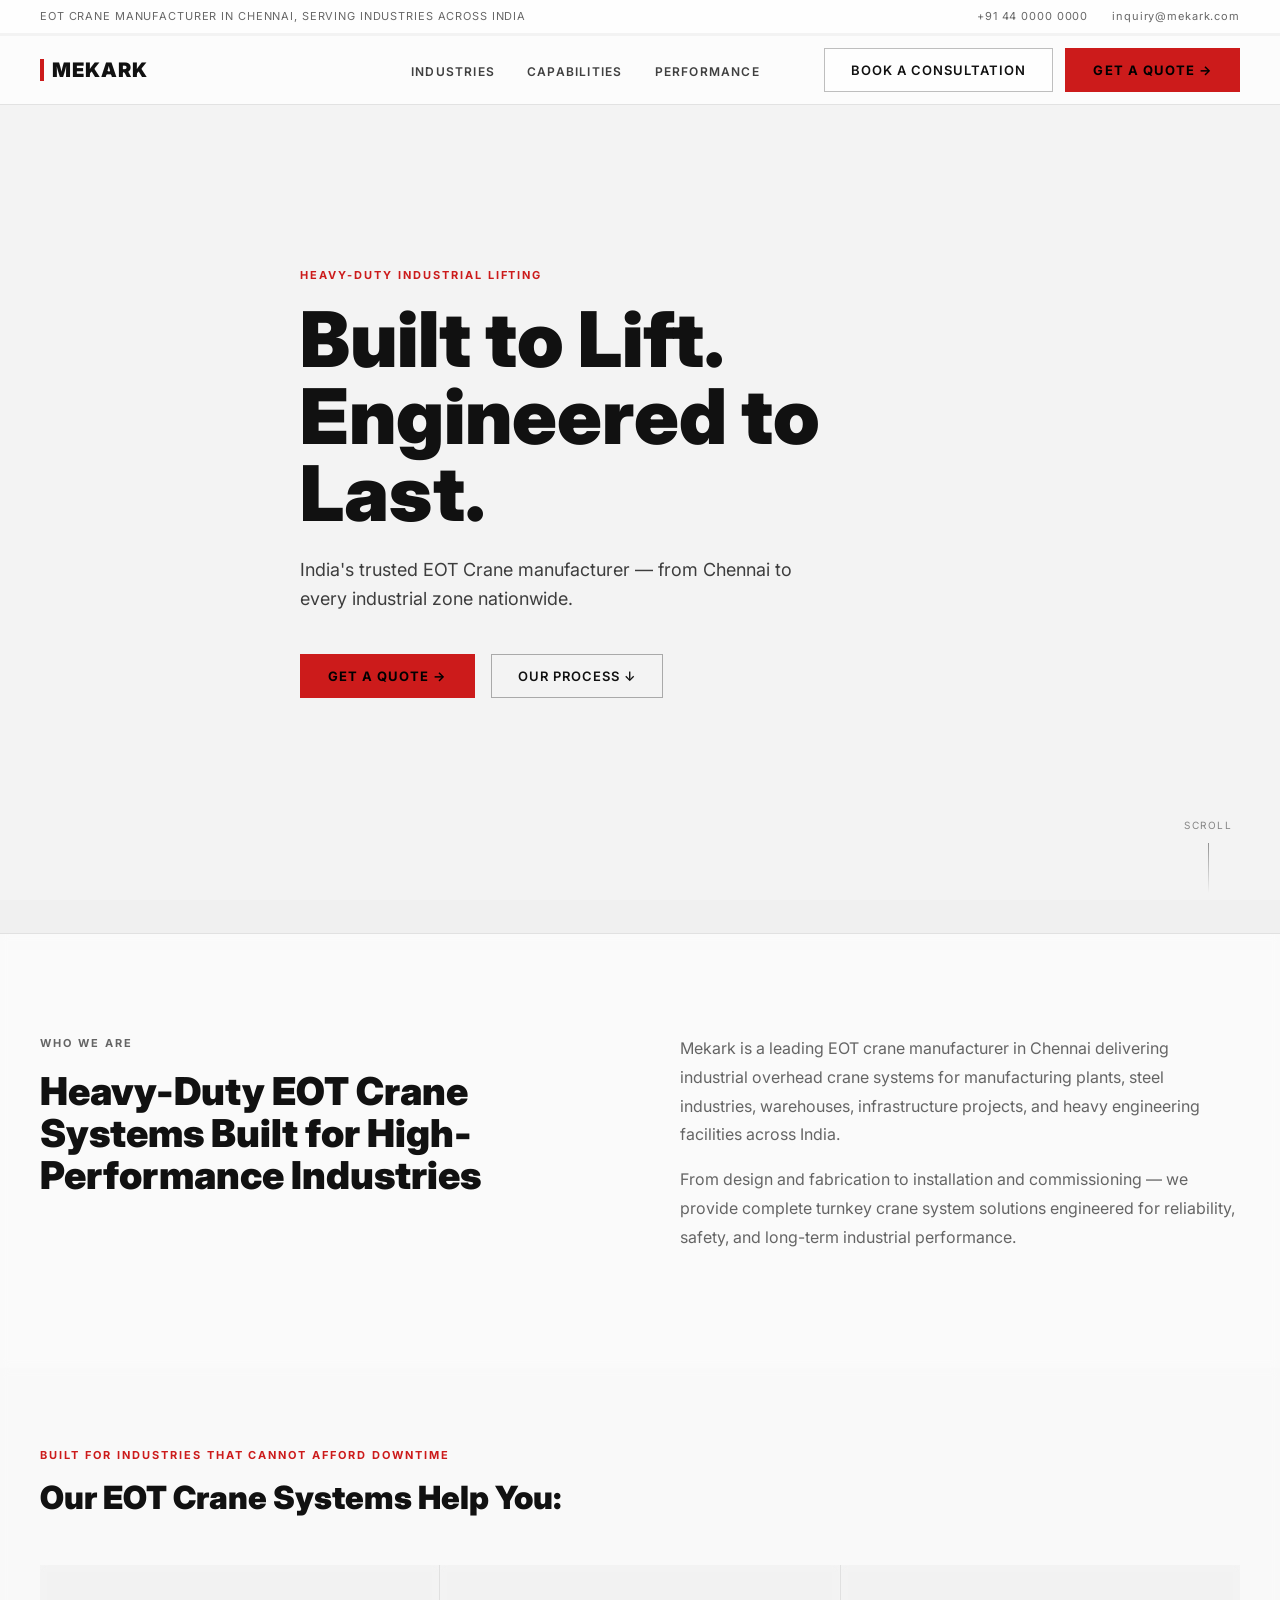
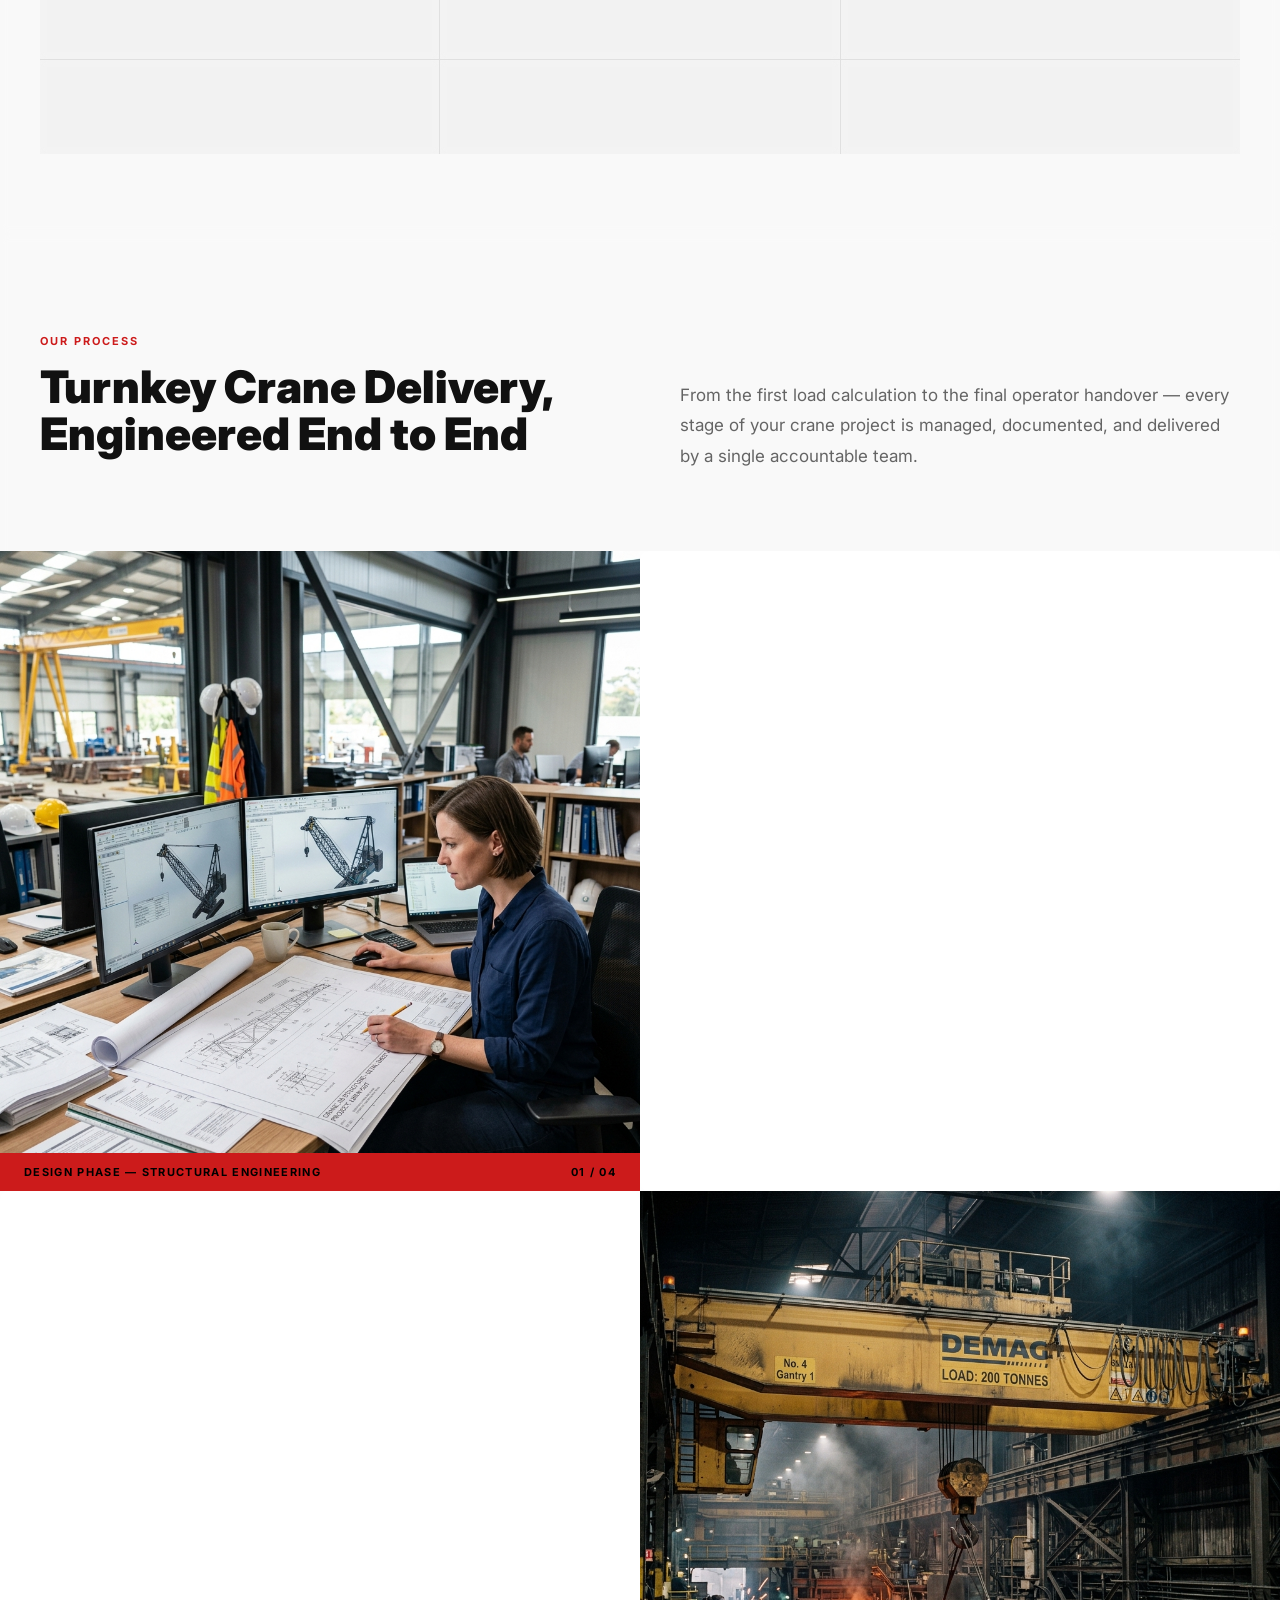
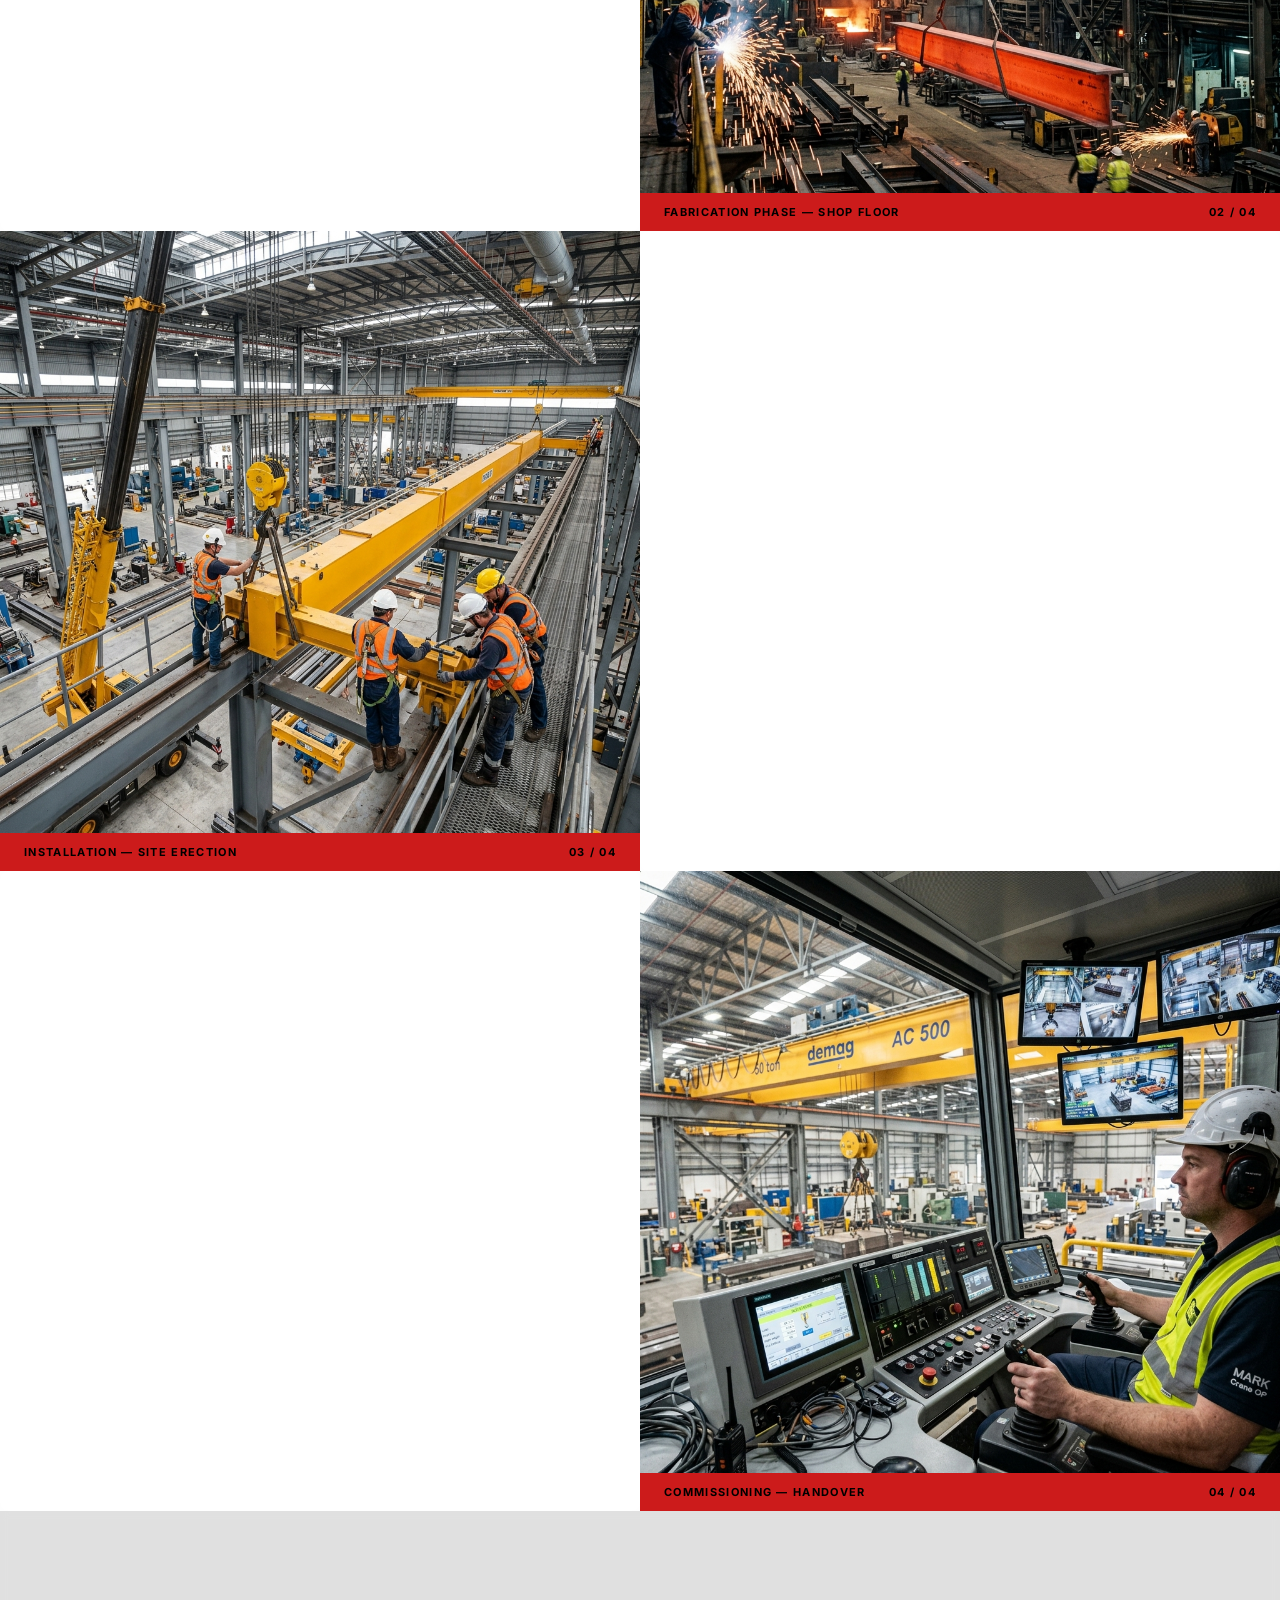
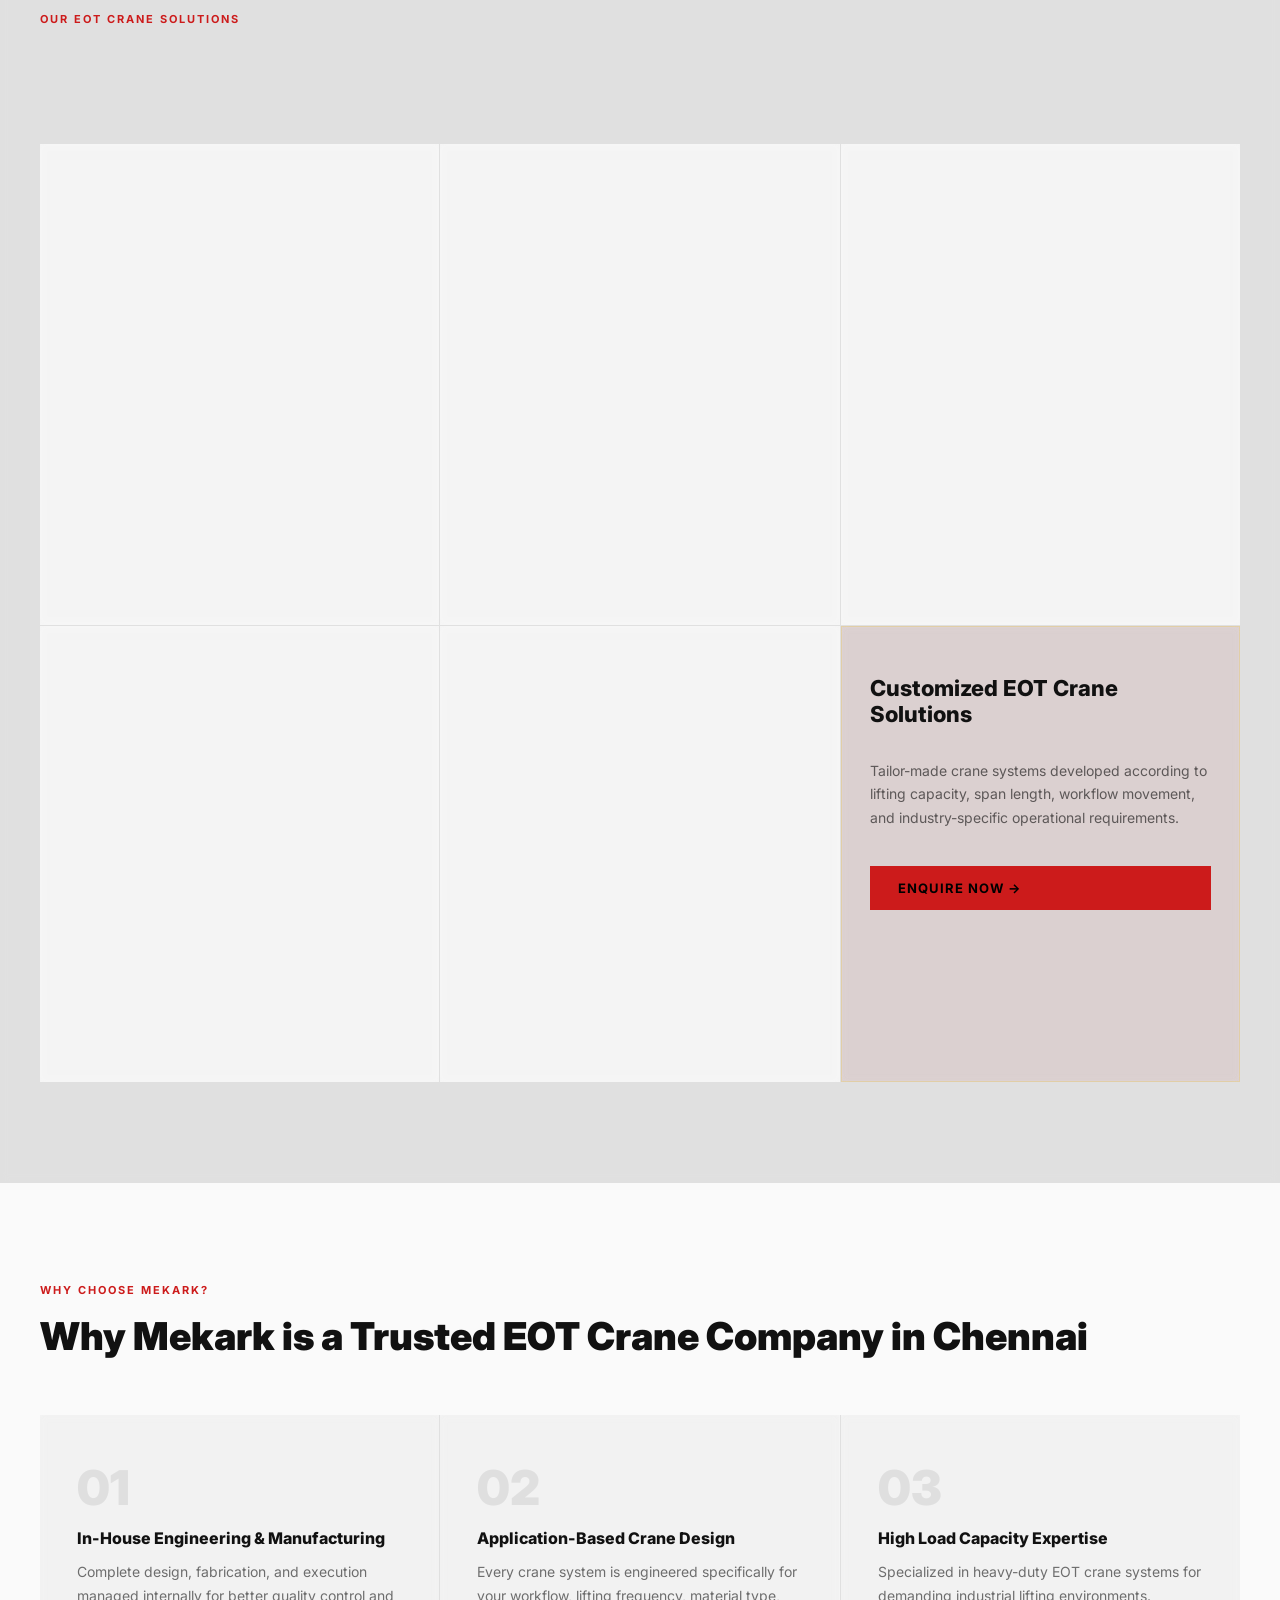
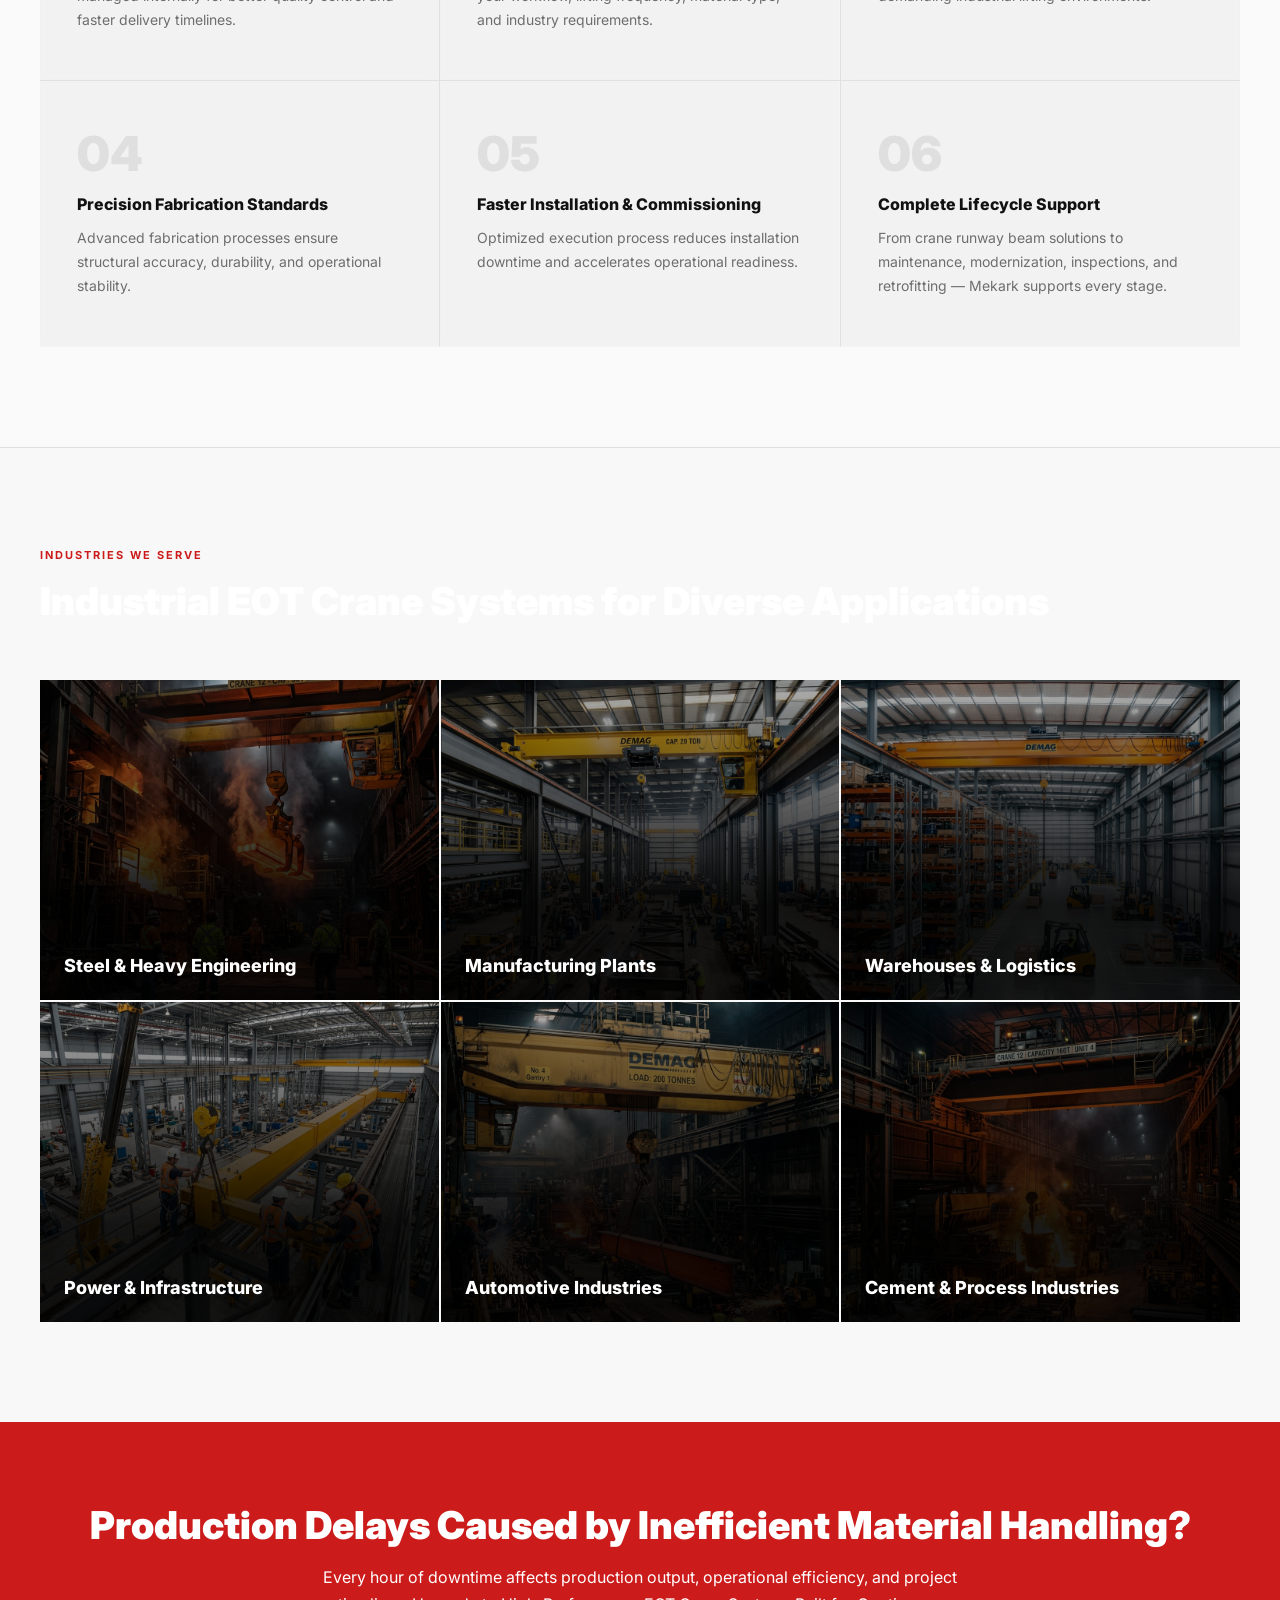
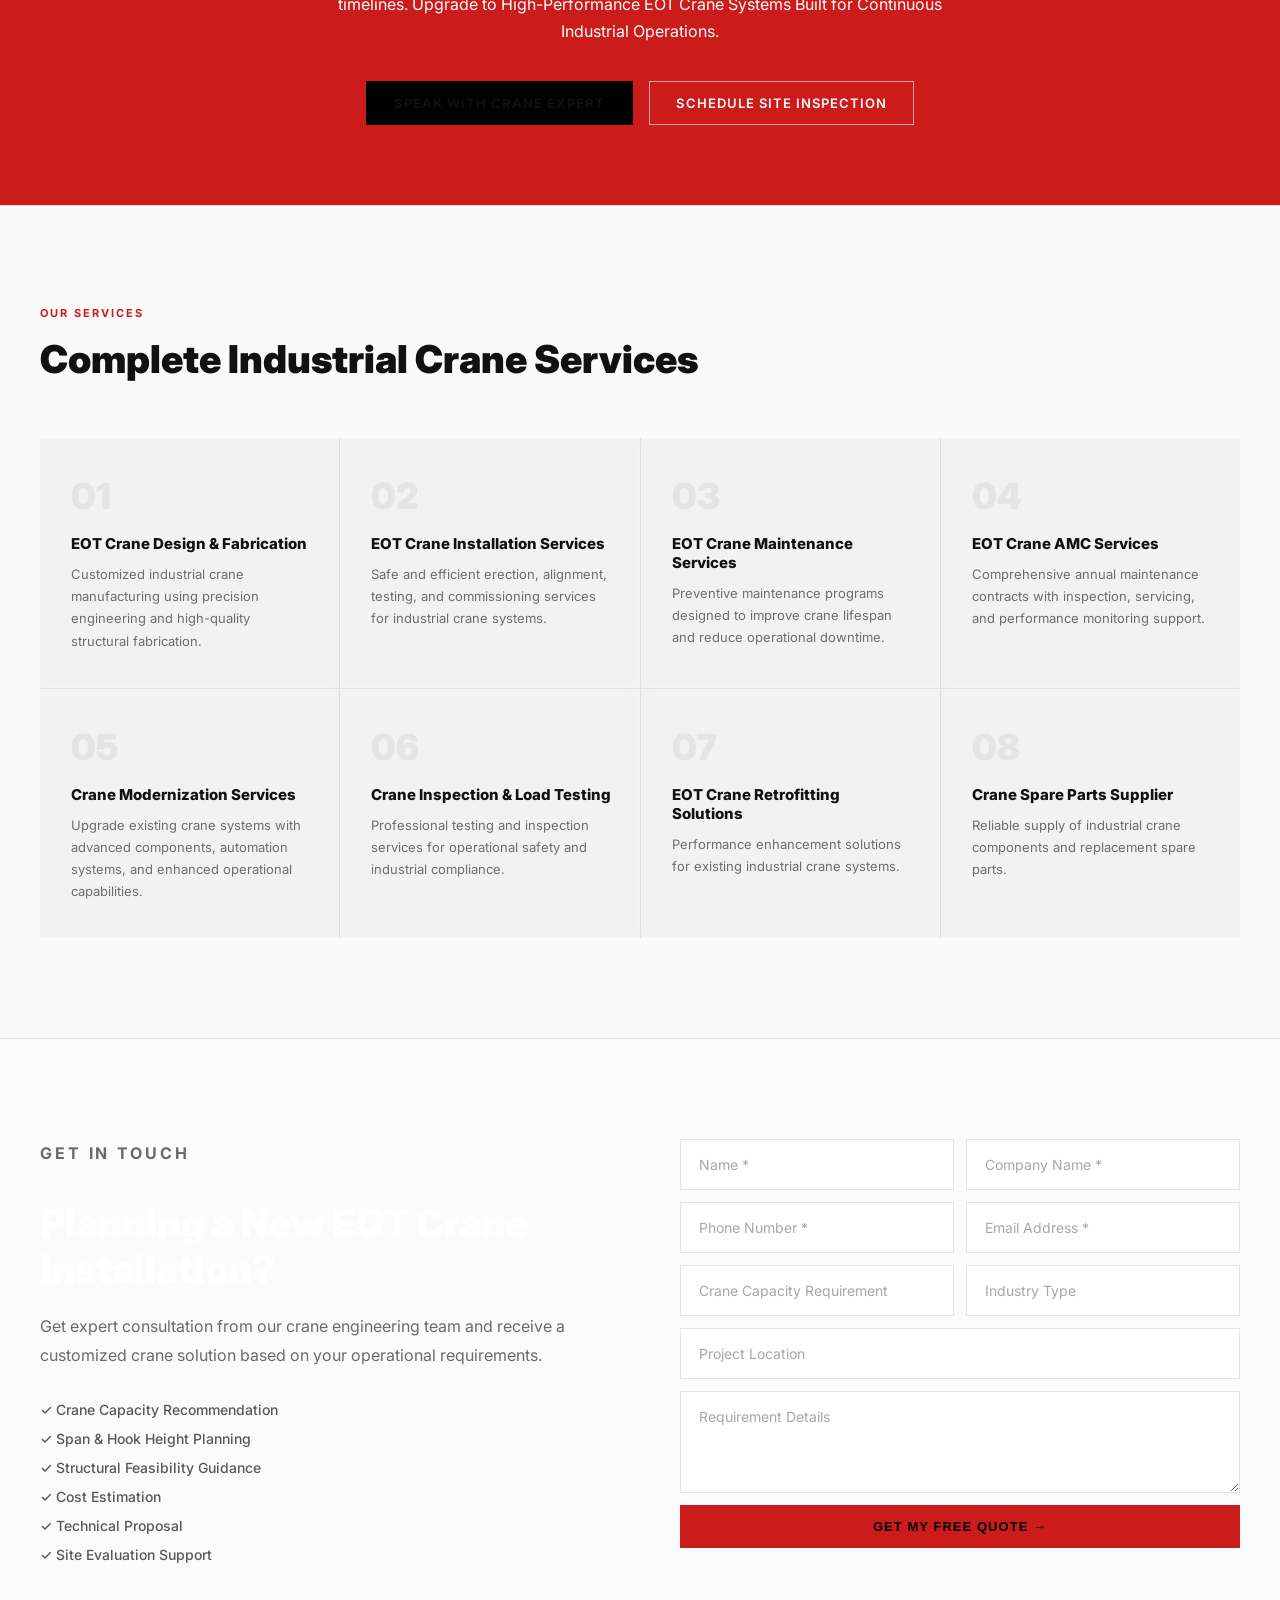
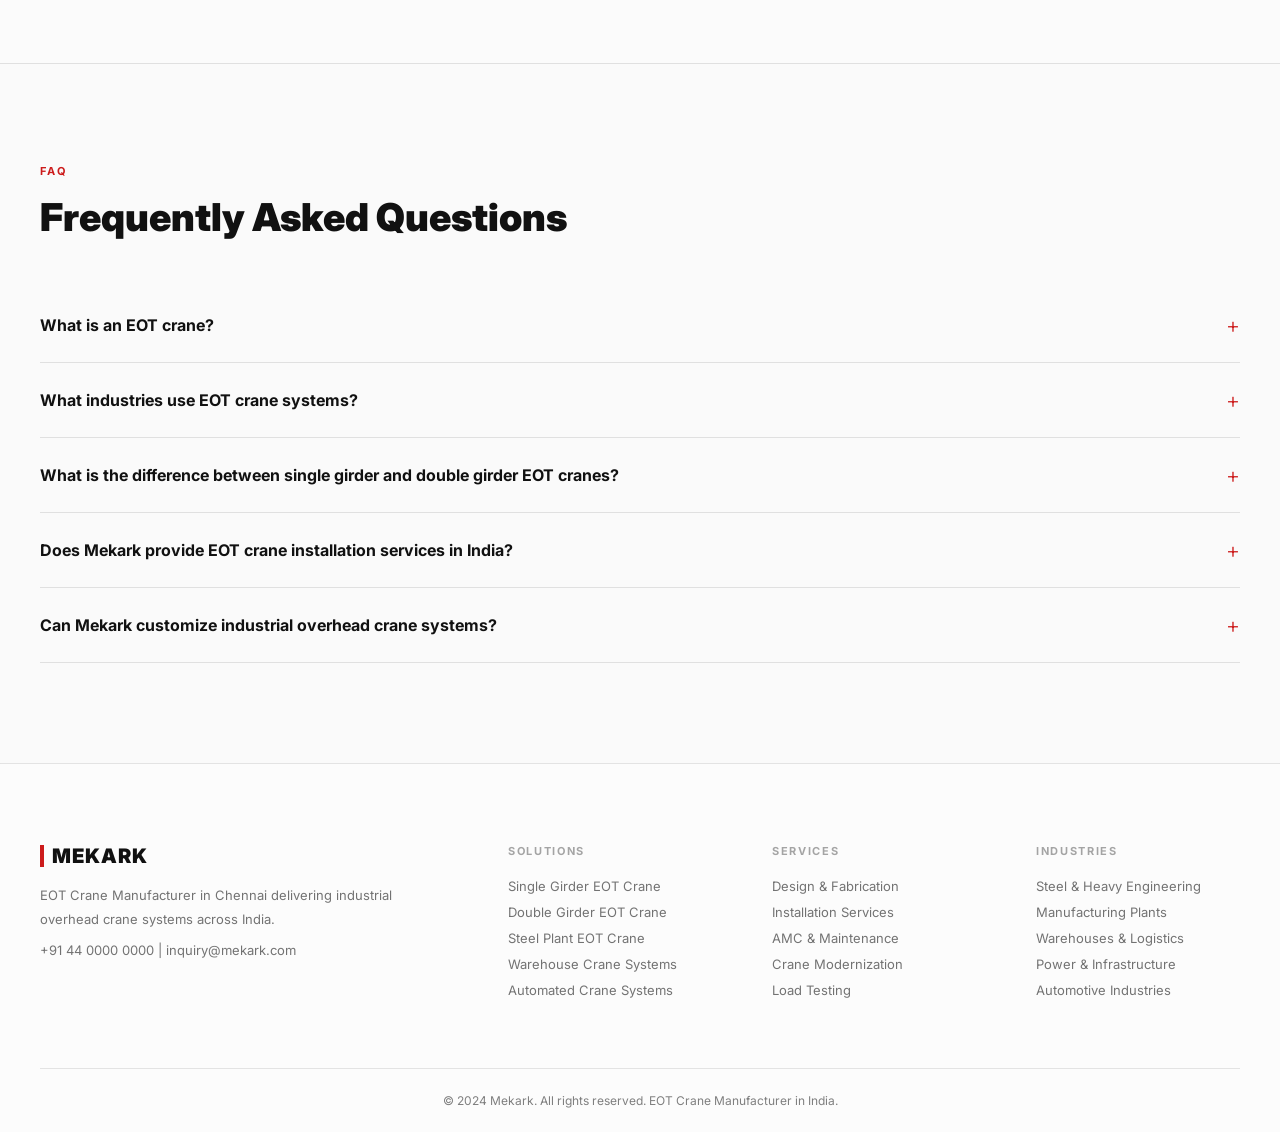
==== index.html @ 703fe5ad "Fix: urgency button color, all headings/text forced black on light sections" ====
﻿<!DOCTYPE html>
<html lang="en">
<head>
<meta charset="UTF-8"/>
<meta name="viewport" content="width=device-width,initial-scale=1.0"/>
<title>Mekark – EOT Crane Manufacturer in India</title>
<meta name="description" content="Mekark is a leading EOT crane manufacturer in Chennai delivering industrial overhead crane systems for manufacturing plants, steel industries, warehouses and infrastructure projects across India."/>
<link rel="preconnect" href="https://fonts.googleapis.com"/>
<link href="https://fonts.googleapis.com/css2?family=Inter:wght@300;400;500;600;700;800;900&display=swap" rel="stylesheet"/>
<style>
/* ===== RESET & BASE ===== */
*,*::before,*::after{box-sizing:border-box;margin:0;padding:0}
html{scroll-behavior:smooth;font-size:16px}
body{font-family:'Inter',sans-serif;color:#111;overflow-x:hidden;background:#f0f0f0}
img{display:block;width:100%;height:100%;object-fit:cover}
a{text-decoration:none;color:inherit}
ul{list-style:none}
.container{max-width:1280px;margin:0 auto;padding:0 40px}

:root{
  --red:#CC1B1B;
  --dark:#1a1a1a;
  --glass-dark:rgba(0,0,0,0.50);
  --glass-mid:rgba(0,0,0,0.38);
  --glass-light:rgba(255,255,255,0.04);
  --border:rgba(0,0,0,0.10);
  --blur:blur(5px);
  --blur-sm:blur(3px);
}

/* ===== GLOBAL HEADING & TEXT FIX — ensure black on light glass ===== */
.intro-strip h2,.benefits-section h2,.process-section h2,.solutions-section h2,
.why-section h2,.industries-section h2,.services-section h2,.contact-left h2,
.faq-section h2,.process-intro h2,.contact-left p,
.intro-grid h2,.intro-grid p,
h1,h2,h3,h4,h5{color:#111}
.step-content h3{color:#111}
.step-content p{color:rgba(0,0,0,0.62)}
.why-card h4{color:#111}
.why-card p{color:rgba(0,0,0,0.60)}
.solution-body h4{color:#111}
.solution-body p{color:rgba(0,0,0,0.60)}
.service-item h4{color:#111}
.service-item p{color:rgba(0,0,0,0.58)}
.faq-q{color:#111}
.faq-a{color:rgba(0,0,0,0.62)}
/* Urgency strip keeps white text on red bg */
.urgency-strip h2,.urgency-strip p{color:#fff!important}
/* Industry overlay keeps white */
.industry-overlay h4,.industry-overlay p{color:#fff!important}
/* Hero title — dark since video has light tint */
.hero-title{color:#111}
.hero-sub{color:rgba(0,0,0,0.72)}
/* Contact benefits list */
.contact-benefits li{color:rgba(0,0,0,0.70)}
/* Footer */
.footer-grid>div>p{color:rgba(0,0,0,0.55)}
.footer-grid ul li{color:rgba(0,0,0,0.55)}
.footer-bottom p{color:rgba(0,0,0,0.50)}


/* ===== FIXED VIDEO BACKGROUND ===== */
#bgVideoWrap{
  position:fixed;
  inset:0;
  z-index:0;
  pointer-events:none;
}
#bgVideo{
  width:100%;
  height:100%;
  object-fit:cover;
  display:block;
}
.bg-master-overlay{
  position:absolute;
  inset:0;
  background:rgba(255,255,255,0.18);
}

/* ===== PROGRESS BAR ===== */
#scrollProgressBar{
  position:fixed;
  top:0;
  left:0;
  height:3px;
  width:0%;
  background:var(--red);
  z-index:9999;
  transition:width .05s linear;
}

/* ===== PAGE WRAPPER ===== */
#pageContent{
  position:relative;
  z-index:1;
}

/* ===== BUTTONS ===== */
.btn-yellow{display:inline-block;background:var(--red);color:#000;font-weight:700;font-size:13px;letter-spacing:.08em;padding:14px 28px;transition:all .25s;cursor:pointer;border:none}
.btn-yellow:hover{background:#e6b800;transform:translateY(-2px);box-shadow:0 8px 24px rgba(245,196,0,0.4)}
.btn-outline{display:inline-block;border:1.5px solid rgba(0,0,0,0.25);color:#111;font-weight:600;font-size:13px;letter-spacing:.08em;padding:13px 26px;transition:all .25s;backdrop-filter:var(--blur-sm)}
.btn-outline:hover{background:rgba(0,0,0,0.08);border-color:#111}
.btn-outline-white{display:inline-block;border:1.5px solid rgba(0,0,0,0.30);color:#111;font-weight:600;font-size:13px;letter-spacing:.08em;padding:13px 26px;transition:all .25s}
.btn-outline-white:hover{background:rgba(0,0,0,0.08)}
.btn-full{width:100%;text-align:center}

/* ===== TOP BAR ===== */
.topbar{background:rgba(255,255,255,0.92);color:rgba(0,0,0,0.6);font-size:11px;letter-spacing:.08em;padding:9px 40px;display:flex;justify-content:space-between;align-items:center;position:relative;z-index:200;border-bottom:1px solid rgba(255,255,255,0.06)}
.topbar-right{display:flex;gap:24px}

/* ===== NAVBAR ===== */
.navbar{position:fixed;top:36px;left:0;right:0;z-index:1000;background:rgba(255,255,255,0.72);backdrop-filter:var(--blur);border-bottom:1px solid var(--border);transition:top .3s,background .3s,box-shadow .3s}
.navbar.scrolled{top:0;background:rgba(255,255,255,0.95);box-shadow:0 2px 30px rgba(0,0,0,0.12)}
.nav-inner{max-width:1280px;margin:0 auto;padding:0 40px;height:68px;display:flex;align-items:center;gap:40px}
.logo{font-size:20px;font-weight:900;letter-spacing:.05em;display:flex;align-items:center;gap:8px;color:#111}
.logo-bar{display:inline-block;width:4px;height:22px;background:var(--red)}
.nav-links{display:flex;gap:32px;margin-left:auto}
.nav-links a{font-size:12px;font-weight:600;letter-spacing:.1em;color:rgba(0,0,0,0.75);transition:color .2s}
.nav-links a:hover{color:var(--red)}
.nav-cta{display:flex;gap:12px;align-items:center;margin-left:24px}
.hamburger{display:none;flex-direction:column;gap:5px;background:none;border:none;cursor:pointer;padding:4px}
.hamburger span{display:block;width:24px;height:2px;background:#111;transition:all .3s}
.mobile-menu{display:none;flex-direction:column;gap:0;background:rgba(255,255,255,0.98);backdrop-filter:var(--blur);border-top:1px solid var(--border)}
.mobile-menu a{padding:16px 40px;font-size:13px;font-weight:600;letter-spacing:.08em;border-bottom:1px solid var(--border);display:block;color:#111}
.mobile-menu .btn-yellow{margin:16px 40px;display:block;text-align:center}
.mobile-menu.open{display:flex}

/* ===== SECTION LABEL ===== */
.section-label{font-size:11px;font-weight:700;letter-spacing:.18em;color:var(--red);margin-bottom:16px;display:block}

/* ===== HERO ===== */
.hero{height:100vh;min-height:600px;display:flex;align-items:center;justify-content:center;position:relative}
.hero-content{position:relative;z-index:2;text-align:left;max-width:760px;padding:0 40px;color:#111}
.hero-label{font-size:11px;font-weight:700;letter-spacing:.18em;color:var(--red);margin-bottom:20px;opacity:0;transform:translateY(20px);animation:fadeUp .8s .3s forwards}
.hero-title{font-size:clamp(44px,6vw,88px);font-weight:900;line-height:1.0;margin-bottom:24px;opacity:0;transform:translateY(30px);animation:fadeUp .9s .5s forwards}
.hero-sub{font-size:18px;font-weight:400;color:rgba(0,0,0,0.75);margin-bottom:40px;max-width:520px;line-height:1.6;opacity:0;transform:translateY(20px);animation:fadeUp .8s .7s forwards}
.hero-btns{display:flex;gap:16px;flex-wrap:wrap;opacity:0;transform:translateY(20px);animation:fadeUp .8s .9s forwards}
.scroll-indicator{position:absolute;bottom:40px;right:48px;display:flex;flex-direction:column;align-items:center;gap:12px;color:rgba(0,0,0,0.45);font-size:10px;letter-spacing:.15em}
.scroll-line{width:1px;height:50px;background:linear-gradient(to bottom,rgba(0,0,0,0.4),transparent);animation:scrollPulse 2s infinite}
@keyframes scrollPulse{0%,100%{opacity:.4}50%{opacity:1}}
@keyframes fadeUp{to{opacity:1;transform:translateY(0)}}

/* ===== GLASS SECTION BASE ===== */
.glass-section{background:var(--glass-dark);backdrop-filter:var(--blur);border-top:1px solid var(--border)}
.glass-section-mid{background:var(--glass-mid);backdrop-filter:var(--blur)}
.glass-section-light{background:rgba(0,0,0,0.35);backdrop-filter:var(--blur-sm)}

/* ===== INTRO STRIP ===== */
.intro-strip{padding:100px 0;background:rgba(255,255,255,0.68);backdrop-filter:blur(4px);border-top:1px solid var(--border)}
.intro-grid{display:grid;grid-template-columns:1fr 1fr;gap:80px;align-items:start}
.intro-grid h2{font-size:clamp(28px,3vw,44px);font-weight:900;line-height:1.1;margin-top:12px;color:#111}
.intro-grid p{color:rgba(0,0,0,0.60);line-height:1.8;margin-bottom:16px}

/* ===== BENEFITS ===== */
.benefits-section{padding:80px 0;background:rgba(255,255,255,0.62);backdrop-filter:blur(4px)}
.benefits-section h2{font-size:clamp(26px,2.5vw,40px);font-weight:900;margin-bottom:48px;color:#111}
.benefits-grid{display:grid;grid-template-columns:repeat(3,1fr);gap:1px;background:var(--border)}
.benefit-item{display:flex;align-items:flex-start;gap:14px;padding:28px 32px;font-size:15px;font-weight:500;background:rgba(255,255,255,0.65);backdrop-filter:blur(3px);transition:all .3s;color:rgba(0,0,0,0.80)}
.benefit-item:hover{background:rgba(245,196,0,0.12);color:#111}
.benefit-item:hover .benefit-check{background:var(--red);color:#000}
.benefit-check{min-width:26px;height:26px;background:rgba(204,27,27,0.10);color:var(--red);font-weight:900;display:flex;align-items:center;justify-content:center;font-size:13px;flex-shrink:0;margin-top:2px;border:1px solid rgba(204,27,27,0.30);transition:all .3s}

/* ===== PROCESS SECTION ===== */
.process-section{padding:100px 0 0;background:rgba(255,255,255,0.62);backdrop-filter:blur(4px)}
.process-intro{display:grid;grid-template-columns:1fr 1fr;gap:80px;align-items:start;margin-bottom:80px}
.process-intro h2{font-size:clamp(30px,3.5vw,52px);font-weight:900;line-height:1.05;color:#111}
.process-intro p{color:rgba(0,0,0,0.60);line-height:1.8;font-size:17px;padding-top:16px}
.process-steps{display:flex;flex-direction:column;gap:0}
.process-step{display:grid;grid-template-columns:1fr 1fr;min-height:560px;opacity:0;transform:translateY(40px);transition:opacity .7s,transform .7s}
.process-step.visible{opacity:1;transform:translateY(0)}
.process-step.reverse{direction:rtl}
.process-step.reverse .step-content,.process-step.reverse .step-image{direction:ltr}
.step-image{position:relative;overflow:hidden}
.step-image img{width:100%;height:100%;object-fit:cover;transition:transform .6s}
.process-step:hover .step-image img{transform:scale(1.04)}
.step-tag{position:absolute;bottom:0;left:0;right:0;background:var(--red);color:#000;font-size:11px;font-weight:700;letter-spacing:.12em;padding:12px 24px;display:flex;justify-content:space-between}
.step-content{padding:60px 64px;display:flex;flex-direction:column;justify-content:center;background:rgba(255,255,255,0.76);backdrop-filter:blur(4px)}
.phase-num{font-size:12px;font-weight:600;letter-spacing:.15em;color:rgba(0,0,0,0.40);margin-bottom:16px;display:flex;align-items:center;gap:8px}
.phase-badge{display:inline-block;background:var(--red);color:#000;font-size:11px;font-weight:700;letter-spacing:.1em;padding:6px 14px;margin-bottom:20px}
.step-content h3{font-size:clamp(22px,2.5vw,36px);font-weight:900;line-height:1.1;margin-bottom:20px;color:#111}
.step-content p{color:rgba(0,0,0,0.60);line-height:1.8;font-size:15px;margin-bottom:28px}
.phase-list{display:flex;flex-direction:column;gap:10px}
.phase-list li{display:flex;align-items:center;gap:12px;font-size:12px;font-weight:700;letter-spacing:.1em;color:rgba(0,0,0,0.70)}
.phase-list li::before{content:'';display:inline-block;width:24px;height:2px;background:var(--red);flex-shrink:0}

/* ===== SOLUTIONS ===== */
.solutions-section{padding:100px 0;background:rgba(255,255,255,0.65);backdrop-filter:blur(4px);border-top:1px solid var(--border)}
.solutions-section h2{font-size:clamp(26px,3vw,44px);font-weight:900;margin-bottom:56px;color:#111}
.solutions-grid{display:grid;grid-template-columns:repeat(3,1fr);gap:1px;background:var(--border)}
.solution-card{background:rgba(255,255,255,0.70);backdrop-filter:blur(3px);overflow:hidden;transition:transform .3s,box-shadow .3s}
.solution-card:hover{transform:translateY(-6px);box-shadow:0 20px 40px rgba(0,0,0,0.5)}
.solution-img{height:220px;overflow:hidden}
.solution-body{padding:28px}
.solution-body h4{font-size:18px;font-weight:800;margin-bottom:12px;color:#111}
.solution-body p{color:rgba(0,0,0,0.58);font-size:14px;line-height:1.7;margin-bottom:16px}
.solution-tags{display:flex;flex-wrap:wrap;gap:8px}
.solution-tags span{font-size:11px;font-weight:600;letter-spacing:.06em;background:rgba(204,27,27,0.08);color:var(--red);padding:5px 10px;border:1px solid rgba(204,27,27,0.25)}
.solution-card-dark{background:rgba(204,27,27,0.06);border:1px solid rgba(245,196,0,0.2)}
.solution-card-dark .solution-body{padding:48px 28px;display:flex;flex-direction:column;gap:20px;height:100%}
.solution-card-dark h4{font-size:22px;color:#111}
.solution-card-dark p{color:rgba(0,0,0,0.58)}

/* ===== WHY SECTION ===== */
.why-section{padding:100px 0;background:rgba(255,255,255,0.65);backdrop-filter:blur(4px);border-top:1px solid var(--border)}
.why-section h2{font-size:clamp(26px,3vw,44px);font-weight:900;margin-bottom:56px;color:#111}
.why-grid{display:grid;grid-template-columns:repeat(3,1fr);gap:1px;background:var(--border)}
.why-card{padding:48px 36px;background:rgba(255,255,255,0.62);backdrop-filter:blur(3px);transition:all .3s;position:relative;overflow:hidden}
.why-card::after{content:'';position:absolute;bottom:0;left:0;width:0;height:3px;background:var(--red);transition:width .4s}
.why-card:hover::after{width:100%}
.why-card:hover{background:rgba(204,27,27,0.06)}
.why-num{font-size:48px;font-weight:900;color:rgba(0,0,0,0.08);margin-bottom:16px;line-height:1;transition:color .3s}
.why-card:hover .why-num{color:var(--red)}
.why-card h4{font-size:16px;font-weight:800;margin-bottom:12px;color:#111}
.why-card p{color:rgba(0,0,0,0.55);font-size:14px;line-height:1.7}

/* ===== INDUSTRIES ===== */
.industries-section{padding:100px 0;background:rgba(255,255,255,0.55);backdrop-filter:blur(3px);border-top:1px solid var(--border)}
.industries-section h2{font-size:clamp(26px,3vw,44px);font-weight:900;color:#fff;margin-bottom:56px}
.industries-grid{display:grid;grid-template-columns:repeat(3,1fr);gap:2px}
.industry-card{position:relative;height:320px;overflow:hidden;cursor:pointer}
.industry-card::before{content:'';position:absolute;inset:0;background:linear-gradient(to top,rgba(0,0,0,0.9) 30%,rgba(0,0,0,0.3) 100%);z-index:1;transition:all .4s}
.industry-card:hover::before{background:rgba(0,0,0,0.5)}
.industry-card img{position:absolute;inset:0;transition:transform .5s}
.industry-card:hover img{transform:scale(1.07)}
.industry-overlay{position:absolute;bottom:0;left:0;right:0;z-index:2;padding:28px 24px;transform:translateY(12px);transition:transform .4s}
.industry-card:hover .industry-overlay{transform:translateY(0)}
.industry-overlay h4{color:#fff;font-size:18px;font-weight:800;margin-bottom:8px}
.industry-overlay p{color:rgba(0,0,0,0.65);font-size:13px;line-height:1.6;opacity:0;max-height:0;overflow:hidden;transition:opacity .4s .1s,max-height .4s}
.industry-card:hover .industry-overlay p{opacity:1;max-height:100px}

/* ===== URGENCY STRIP ===== */
.urgency-strip{background:var(--red);padding:80px 0;text-align:center}
.urgency-strip h2{font-size:clamp(24px,3vw,42px);font-weight:900;color:#fff;margin-bottom:16px}
.urgency-strip p{color:rgba(255,255,255,0.85);font-size:16px;max-width:640px;margin:0 auto 36px;line-height:1.7}
.urgency-btns{display:flex;gap:16px;justify-content:center;flex-wrap:wrap}
.urgency-strip .btn-yellow{background:#000;color:#111}
.urgency-strip .btn-yellow:hover{background:#f0f0f0}
.urgency-strip .btn-outline-white{border-color:rgba(255,255,255,0.60);color:#fff}
.urgency-strip .btn-outline-white:hover{background:rgba(255,255,255,0.15)}

/* ===== SERVICES ===== */
.services-section{padding:100px 0;background:rgba(255,255,255,0.65);backdrop-filter:blur(4px);border-top:1px solid var(--border)}
.services-section h2{font-size:clamp(26px,3vw,44px);font-weight:900;margin-bottom:56px;color:#111}
.services-grid{display:grid;grid-template-columns:repeat(4,1fr);gap:1px;background:var(--border)}
.service-item{padding:36px 28px;background:rgba(255,255,255,0.62);backdrop-filter:blur(3px);transition:all .3s}
.service-item:hover{background:rgba(204,27,27,0.08)}
.service-item:hover .service-num{color:var(--red)}
.service-num{font-size:36px;font-weight:900;color:rgba(0,0,0,0.06);margin-bottom:16px;display:block;transition:color .3s}
.service-item h4{font-size:15px;font-weight:800;margin-bottom:10px;color:#111}
.service-item p{color:rgba(0,0,0,0.55);font-size:13px;line-height:1.7}

/* ===== CONTACT ===== */
.contact-section{padding:100px 0;background:rgba(255,255,255,0.72);backdrop-filter:blur(4px);border-top:1px solid var(--border)}
.contact-grid{display:grid;grid-template-columns:1fr 1fr;gap:80px;align-items:start}
.contact-left h2{font-size:clamp(28px,3vw,44px);font-weight:900;color:#fff;margin-bottom:20px}
.contact-left p{color:rgba(0,0,0,0.58);line-height:1.8;margin-bottom:32px;font-size:16px}
.contact-benefits{display:flex;flex-direction:column;gap:12px}
.contact-benefits li{color:rgba(0,0,0,0.65);font-size:14px;font-weight:500}
.contact-form{display:flex;flex-direction:column;gap:12px}
.form-row{display:grid;grid-template-columns:1fr 1fr;gap:12px}
.contact-form input,.contact-form textarea{background:rgba(255,255,255,0.80);border:1px solid var(--border);color:#111;padding:16px 18px;font-family:inherit;font-size:14px;outline:none;width:100%;transition:border-color .25s;backdrop-filter:var(--blur-sm)}
.contact-form input::placeholder,.contact-form textarea::placeholder{color:rgba(0,0,0,0.35)}
.contact-form input:focus,.contact-form textarea:focus{border-color:var(--red)}
.contact-form textarea{resize:vertical}

/* ===== FAQ ===== */
.faq-section{padding:100px 0;background:rgba(255,255,255,0.65);backdrop-filter:blur(4px);border-top:1px solid var(--border)}
.faq-section h2{font-size:clamp(26px,3vw,44px);font-weight:900;margin-bottom:48px;color:#111}
.faq-list{display:flex;flex-direction:column;gap:0}
.faq-item{border-bottom:1px solid var(--border)}
.faq-q{width:100%;background:none;border:none;text-align:left;padding:24px 0;font-family:inherit;font-size:16px;font-weight:700;cursor:pointer;display:flex;justify-content:space-between;align-items:center;color:#111}
.faq-q:hover{color:var(--red)}
.faq-arrow{font-size:22px;font-weight:300;color:var(--red);transition:transform .3s}
.faq-a{max-height:0;overflow:hidden;transition:max-height .4s ease,padding .3s;color:rgba(0,0,0,0.58);font-size:15px;line-height:1.8;padding:0}
.faq-item.open .faq-a{max-height:200px;padding-bottom:24px}
.faq-item.open .faq-arrow{transform:rotate(45deg)}

/* ===== FOOTER ===== */
.footer{background:rgba(255,255,255,0.80);backdrop-filter:blur(4px);color:rgba(0,0,0,0.50);padding:80px 0 0;border-top:1px solid var(--border)}
.footer-grid{display:grid;grid-template-columns:2fr 1fr 1fr 1fr;gap:60px;padding-bottom:60px}
.footer .logo{margin-bottom:16px}
.footer-grid>div>p{font-size:13px;line-height:1.8;margin-bottom:8px}
.footer-grid h5{font-size:11px;font-weight:700;letter-spacing:.15em;color:rgba(0,0,0,0.35);margin-bottom:20px}
.footer-grid ul li{font-size:13px;margin-bottom:10px;cursor:pointer;transition:color .2s}
.footer-grid ul li:hover{color:#111}
.footer-bottom{border-top:1px solid var(--border);padding:24px 0;font-size:12px;text-align:center}

/* ===== ANIMATION KEYFRAMES ===== */
@keyframes shimmerBtn{0%{left:-120%}100%{left:120%}}
@keyframes borderGrow{from{width:0}to{width:100%}}
@keyframes floatBadge{0%,100%{transform:translateY(0)}50%{transform:translateY(-6px)}}
@keyframes pulseRed{0%,100%{box-shadow:0 0 0 0 rgba(204,27,27,0.5)}60%{box-shadow:0 0 0 12px rgba(204,27,27,0)}}
@keyframes spinIn{from{opacity:0;transform:rotate(-8deg) scale(0.9)}to{opacity:1;transform:rotate(0) scale(1)}}

/* ===== SCROLL REVEALS — DIRECTIONAL ===== */
.reveal{opacity:0;transform:translateY(55px);transition:opacity .8s cubic-bezier(.2,.8,.3,1),transform .8s cubic-bezier(.2,.8,.3,1)}
.reveal.visible{opacity:1;transform:translateY(0)}
.reveal-left{opacity:0;transform:translateX(-70px);transition:opacity .8s cubic-bezier(.2,.8,.3,1),transform .8s cubic-bezier(.2,.8,.3,1)}
.reveal-left.visible{opacity:1;transform:translateX(0)}
.reveal-right{opacity:0;transform:translateX(70px);transition:opacity .8s cubic-bezier(.2,.8,.3,1),transform .8s cubic-bezier(.2,.8,.3,1)}
.reveal-right.visible{opacity:1;transform:translateX(0)}
.reveal-top{opacity:0;transform:translateY(-50px);transition:opacity .8s cubic-bezier(.2,.8,.3,1),transform .8s cubic-bezier(.2,.8,.3,1)}
.reveal-top.visible{opacity:1;transform:translateY(0)}
.reveal-scale{opacity:0;transform:scale(0.82);transition:opacity .75s cubic-bezier(.2,.8,.3,1),transform .75s cubic-bezier(.2,.8,.3,1)}
.reveal-scale.visible{opacity:1;transform:scale(1)}

/* ===== BUTTON HOVER — shimmer sweep ===== */
.btn-yellow,.btn-red{position:relative;overflow:hidden}
.btn-yellow::after,.btn-red::after{content:'';position:absolute;top:0;left:-120%;width:60%;height:100%;background:linear-gradient(120deg,transparent,rgba(255,255,255,0.35),transparent);transition:none;pointer-events:none}
.btn-yellow:hover::after,.btn-red:hover::after{animation:shimmerBtn .5s ease forwards}

/* ===== NAV LINKS — underline slide ===== */
.nav-links a{position:relative}
.nav-links a::after{content:'';position:absolute;bottom:-4px;left:0;width:0;height:2px;background:var(--red);transition:width .3s ease}
.nav-links a:hover::after{width:100%}

/* ===== BENEFIT ITEMS — lift + border left ===== */
.benefit-item{position:relative;border-left:3px solid transparent;transition:all .3s,border-color .3s}
.benefit-item:hover{border-left-color:var(--red);transform:translateX(6px)}

/* ===== SOLUTION CARDS — 3D lift + glow ===== */
.solution-card{transition:transform .35s cubic-bezier(.2,.8,.3,1),box-shadow .35s}
.solution-card:hover{transform:translateY(-10px) scale(1.02);box-shadow:0 24px 48px rgba(204,27,27,0.18),0 0 0 1px rgba(204,27,27,0.15)}
.solution-card .solution-img img{transition:transform .5s cubic-bezier(.2,.8,.3,1)}
.solution-card:hover .solution-img img{transform:scale(1.08)}

/* ===== WHY CARDS — glow border + number highlight ===== */
.why-card{transition:all .35s;border:1px solid transparent}
.why-card:hover{border-color:rgba(204,27,27,0.25);transform:translateY(-8px) scale(1.02);box-shadow:0 20px 40px rgba(204,27,27,0.12)}
.why-num{transition:all .4s cubic-bezier(.2,.8,.3,1)}
.why-card:hover .why-num{transform:scale(1.15) translateX(4px);color:var(--red)!important}

/* ===== SERVICE ITEMS — left bar sweep ===== */
.service-item{position:relative;overflow:hidden;border-left:3px solid transparent;transition:all .3s,border-color .3s,box-shadow .3s}
.service-item::before{content:'';position:absolute;top:0;left:0;width:100%;height:0;background:rgba(204,27,27,0.05);transition:height .35s ease;z-index:0}
.service-item:hover::before{height:100%}
.service-item>*{position:relative;z-index:1}
.service-item:hover{border-left-color:var(--red);transform:translateX(4px);box-shadow:4px 0 20px rgba(204,27,27,0.10)}

/* ===== FAQ ITEMS — slide open + red highlight ===== */
.faq-item{transition:background .3s}
.faq-item:hover{background:rgba(204,27,27,0.04)}
.faq-item.open{background:rgba(204,27,27,0.06)}
.faq-q{transition:color .25s,letter-spacing .25s}
.faq-q:hover{letter-spacing:.01em}

/* ===== INDUSTRY CARDS — zoom + reveal ===== */
.industry-card{transition:transform .4s cubic-bezier(.2,.8,.3,1)}
.industry-card:hover{transform:scale(1.03);z-index:2}
.industry-card::after{content:'';position:absolute;inset:0;border:3px solid var(--red);z-index:3;opacity:0;transition:opacity .35s;pointer-events:none}
.industry-card:hover::after{opacity:0.6}

/* ===== PROCESS STEP — content slide hover ===== */
.step-content{transition:box-shadow .35s}
.process-step:hover .step-content{box-shadow:inset -4px 0 0 var(--red)}
.process-step.reverse:hover .step-content{box-shadow:inset 4px 0 0 var(--red)}
.phase-badge{transition:transform .3s,box-shadow .3s}
.process-step:hover .phase-badge{transform:translateY(-3px);box-shadow:0 6px 16px rgba(204,27,27,0.35);animation:pulseRed 1.5s ease infinite}

/* ===== LOGO HOVER ===== */
.logo{transition:letter-spacing .3s}
.logo:hover{letter-spacing:.12em}
.logo-bar{transition:height .3s}
.logo:hover .logo-bar{height:28px}

/* ===== FOOTER LINKS ===== */
.footer-grid ul li{position:relative;padding-left:0;transition:color .25s,padding-left .25s}
.footer-grid ul li:hover{padding-left:8px;color:var(--red)!important}

/* ===== SECTION LABELS — bounce in ===== */
.section-label{animation:none}
.section-label.visible{animation:spinIn .6s ease both}

/* ===== CONTACT FORM INPUTS ===== */
.contact-form input,.contact-form textarea{transition:border-color .25s,box-shadow .25s,transform .2s}
.contact-form input:focus,.contact-form textarea:focus{transform:scale(1.01);box-shadow:0 4px 16px rgba(204,27,27,0.12)}


/* ===== RESPONSIVE ===== */
@media(max-width:1024px){
  .intro-grid,.process-intro,.contact-grid{grid-template-columns:1fr;gap:40px}
  .benefits-grid,.why-grid{grid-template-columns:1fr 1fr}
  .solutions-grid,.services-grid{grid-template-columns:1fr 1fr}
  .industries-grid{grid-template-columns:1fr 1fr}
  .footer-grid{grid-template-columns:1fr 1fr;gap:40px}
}
@media(max-width:768px){
  .topbar{display:none}
  .navbar{top:0}
  .container{padding:0 20px}
  .nav-links,.nav-cta{display:none}
  .hamburger{display:flex}
  .nav-inner{padding:0 20px}
  .process-step,.process-step.reverse{grid-template-columns:1fr;direction:ltr;min-height:auto}
  .step-content{padding:36px 20px}
  .benefits-grid{grid-template-columns:1fr}
  .solutions-grid,.why-grid,.services-grid{grid-template-columns:1fr}
  .industries-grid{grid-template-columns:1fr}
  .footer-grid{grid-template-columns:1fr}
  .form-row{grid-template-columns:1fr}
  .hero-content{padding:0 20px}
  .hero-btns{flex-direction:column;align-items:flex-start}
}
@media(max-width:480px){
  .solution-img{height:160px}
  .industry-card{height:220px}
}

</style>
</head>
<body>

<!-- FIXED VIDEO BACKGROUND — scrubs frame-by-frame on page scroll -->
<div id="bgVideoWrap">
  <video id="bgVideo" muted playsinline preload="auto" src="assets/hero.mp4"></video>
  <div class="bg-master-overlay"></div>
</div>

<!-- SCROLL PROGRESS BAR (top of viewport) -->
<div id="scrollProgressBar"></div>

<!-- ALL PAGE CONTENT sits above the video -->
<div id="pageContent">

  <!-- TOP BAR -->
  <div class="topbar">
    <span>EOT CRANE MANUFACTURER IN CHENNAI, SERVING INDUSTRIES ACROSS INDIA</span>
    <div class="topbar-right">
      <span>+91 44 0000 0000</span>
      <span>inquiry@mekark.com</span>
    </div>
  </div>

  <!-- NAV -->
  <nav class="navbar" id="navbar">
    <div class="nav-inner">
      <div class="logo"><span class="logo-bar"></span>MEKARK</div>
      <ul class="nav-links">
        <li><a href="#industries">INDUSTRIES</a></li>
        <li><a href="#capabilities">CAPABILITIES</a></li>
        <li><a href="#performance">PERFORMANCE</a></li>
      </ul>
      <div class="nav-cta">
        <a href="#contact" class="btn-outline">BOOK A CONSULTATION</a>
        <a href="#contact" class="btn-yellow">GET A QUOTE →</a>
      </div>
      <button class="hamburger" id="hamburger" aria-label="Menu">
        <span></span><span></span><span></span>
      </button>
    </div>
    <div class="mobile-menu" id="mobileMenu">
      <a href="#industries">INDUSTRIES</a>
      <a href="#capabilities">CAPABILITIES</a>
      <a href="#performance">PERFORMANCE</a>
      <a href="#contact" class="btn-yellow">GET A QUOTE →</a>
    </div>
  </nav>

  <!-- HERO — 100vh, transparent, video shows through -->
  <section class="hero" id="hero">
    <div class="hero-content" id="heroContent">
      <p class="hero-label">HEAVY-DUTY INDUSTRIAL LIFTING</p>
      <h1 class="hero-title">Built to Lift.<br>Engineered to Last.</h1>
      <p class="hero-sub">India's trusted EOT Crane manufacturer — from Chennai to every industrial zone nationwide.</p>
      <div class="hero-btns">
        <a href="#contact" class="btn-yellow">GET A QUOTE →</a>
        <a href="#process" class="btn-outline-white">OUR PROCESS ↓</a>
      </div>
    </div>
    <div class="scroll-indicator">
      <span>SCROLL</span>
      <div class="scroll-line"></div>
    </div>
  </section>

  <!-- INTRO STRIP -->
  <section class="intro-strip">
    <div class="container">
      <div class="intro-grid">
        <div>
          <p class="section-label">WHO WE ARE</p>
          <h2>Heavy-Duty EOT Crane Systems Built for High-Performance Industries</h2>
        </div>
        <div>
          <p>Mekark is a leading EOT crane manufacturer in Chennai delivering industrial overhead crane systems for manufacturing plants, steel industries, warehouses, infrastructure projects, and heavy engineering facilities across India.</p>
          <p>From design and fabrication to installation and commissioning — we provide complete turnkey crane system solutions engineered for reliability, safety, and long-term industrial performance.</p>
        </div>
      </div>
    </div>
  </section>

  <!-- BENEFITS -->
  <section class="benefits-section">
    <div class="container">
      <p class="section-label">BUILT FOR INDUSTRIES THAT CANNOT AFFORD DOWNTIME</p>
      <h2>Our EOT Crane Systems Help You:</h2>
      <div class="benefits-grid">
        <div class="benefit-item"><span class="benefit-check">✓</span>Handle heavy materials safely and efficiently</div>
        <div class="benefit-item"><span class="benefit-check">✓</span>Reduce production delays and manual handling</div>
        <div class="benefit-item"><span class="benefit-check">✓</span>Improve operational speed and workflow movement</div>
        <div class="benefit-item"><span class="benefit-check">✓</span>Increase lifting precision and workplace safety</div>
        <div class="benefit-item"><span class="benefit-check">✓</span>Lower maintenance costs and downtime</div>
        <div class="benefit-item"><span class="benefit-check">✓</span>Support continuous industrial operations</div>
      </div>
    </div>
  </section>

  <!-- PROCESS SECTION -->
  <section class="process-section" id="process">
    <div class="container">
      <p class="section-label">OUR PROCESS</p>
      <div class="process-intro">
        <h2>Turnkey Crane Delivery,<br>Engineered End to End</h2>
        <p>From the first load calculation to the final operator handover — every stage of your crane project is managed, documented, and delivered by a single accountable team.</p>
      </div>
    </div>
    <div class="process-steps">

      <div class="process-step" data-phase="01">
        <div class="step-image">
          <img src="assets/crane_engineering_design_1779893627490.png" alt="Design Engineering Phase"/>
          <div class="step-tag">DESIGN PHASE — STRUCTURAL ENGINEERING <span>01 / 04</span></div>
        </div>
        <div class="step-content">
          <p class="phase-num">PHASE <span class="phase-line">——</span> 01</p>
          <div class="phase-badge">DESIGN ENGINEERING</div>
          <h3>Precision-Engineered Before Steel Is Cut</h3>
          <p>Every crane begins as a structural problem to be solved. Our engineering team conducts full load studies, span planning, and duty-cycle specification — translating your facility's demands into a documented design package.</p>
          <ul class="phase-list">
            <li>LOAD STUDY &amp; FEA ANALYSIS</li>
            <li>SPAN &amp; BAY PLANNING</li>
            <li>DUTY CYCLE CLASSIFICATION</li>
            <li>STRUCTURAL DRAWING PACKAGE</li>
          </ul>
        </div>
      </div>

      <div class="process-step reverse" data-phase="02">
        <div class="step-image">
          <img src="assets/double_girder_crane_1779893580951.png" alt="Fabrication and Assembly"/>
          <div class="step-tag">FABRICATION PHASE — SHOP FLOOR <span>02 / 04</span></div>
        </div>
        <div class="step-content">
          <p class="phase-num">PHASE <span class="phase-line">——</span> 02</p>
          <div class="phase-badge">FABRICATION &amp; ASSEMBLY</div>
          <h3>Shop-Floor Manufacturing to Exacting Tolerances</h3>
          <p>Our in-house fabrication facility produces every structural component under strict quality protocols — box girders, end carriages, hoisting mechanisms — each measured and verified before leaving the shop floor.</p>
          <ul class="phase-list">
            <li>IN-HOUSE STRUCTURAL FABRICATION</li>
            <li>CNC MACHINED COMPONENTS</li>
            <li>QUALITY CONTROL AT EVERY STAGE</li>
            <li>ISO-COMPLIANT PROCESSES</li>
          </ul>
        </div>
      </div>

      <div class="process-step" data-phase="03">
        <div class="step-image">
          <img src="assets/crane_installation_1779893647076.png" alt="Installation and Erection"/>
          <div class="step-tag">INSTALLATION — SITE ERECTION <span>03 / 04</span></div>
        </div>
        <div class="step-content">
          <p class="phase-num">PHASE <span class="phase-line">——</span> 03</p>
          <div class="phase-badge">INSTALLATION</div>
          <h3>On-Site Erection With Zero Compromise on Safety</h3>
          <p>Our installation crews manage the full erection sequence — runway beam alignment, girder lifting, trolley fitment, and electrical routing. Every stage follows a documented safety protocol.</p>
          <ul class="phase-list">
            <li>RUNWAY BEAM ALIGNMENT</li>
            <li>GIRDER &amp; TROLLEY ERECTION</li>
            <li>ELECTRICAL &amp; CONTROL ROUTING</li>
            <li>SITE SAFETY COMPLIANCE</li>
          </ul>
        </div>
      </div>

      <div class="process-step reverse" data-phase="04">
        <div class="step-image">
          <img src="assets/automated_crane_1779893691669.png" alt="Commissioning and Handover"/>
          <div class="step-tag">COMMISSIONING — HANDOVER <span>04 / 04</span></div>
        </div>
        <div class="step-content">
          <p class="phase-num">PHASE <span class="phase-line">——</span> 04</p>
          <div class="phase-badge">COMMISSIONING</div>
          <h3>Load Tested. Certified. Ready to Operate.</h3>
          <p>Before handover, every crane undergoes full load testing, functional checks, and operator training. You receive a complete technical documentation package and are ready for production from day one.</p>
          <ul class="phase-list">
            <li>FULL LOAD TESTING</li>
            <li>OPERATOR TRAINING</li>
            <li>TECHNICAL DOCUMENTATION</li>
            <li>AMC &amp; SERVICE HANDOVER</li>
          </ul>
        </div>
      </div>

    </div>
  </section>

  <!-- CRANE SOLUTIONS -->
  <section class="solutions-section" id="capabilities">
    <div class="container">
      <p class="section-label">OUR EOT CRANE SOLUTIONS</p>
      <h2>Industrial EOT Crane Systems for Every Application</h2>
      <div class="solutions-grid">
        <div class="solution-card">
          <div class="solution-img"><img src="assets/single_girder_crane_1779893563730.png" alt="Single Girder EOT Crane"/></div>
          <div class="solution-body">
            <h4>Single Girder EOT Crane</h4>
            <p>Cost-effective industrial overhead crane systems ideal for medium-duty material handling in warehouses, production facilities, and assembly units.</p>
            <div class="solution-tags"><span>Manufacturing Plants</span><span>Warehouse Ops</span><span>Logistics</span><span>Medium-Duty</span></div>
          </div>
        </div>
        <div class="solution-card">
          <div class="solution-img"><img src="assets/double_girder_crane_1779893580951.png" alt="Double Girder EOT Crane"/></div>
          <div class="solution-body">
            <h4>Double Girder EOT Crane</h4>
            <p>Heavy-duty EOT crane systems designed for high-capacity lifting operations and continuous industrial usage.</p>
            <div class="solution-tags"><span>Steel Plants</span><span>Heavy Engineering</span><span>Power Plants</span><span>Infrastructure</span></div>
          </div>
        </div>
        <div class="solution-card">
          <div class="solution-img"><img src="assets/steel_plant_crane_1779893609345.png" alt="Steel Plant EOT Crane"/></div>
          <div class="solution-body">
            <h4>Steel Plant EOT Crane</h4>
            <p>Specialized crane systems engineered for demanding steel industry environments including coil handling, billet movement, and foundry operations.</p>
            <div class="solution-tags"><span>Steel Coil Handling</span><span>Billet Crane</span><span>Foundry</span></div>
          </div>
        </div>
        <div class="solution-card">
          <div class="solution-img"><img src="assets/warehouse_crane_1779893668960.png" alt="Warehouse Overhead Crane"/></div>
          <div class="solution-body">
            <h4>Warehouse Overhead Crane</h4>
            <p>Efficient warehouse lifting crane solutions for streamlined inventory movement and industrial material handling.</p>
            <div class="solution-tags"><span>Smooth Material Flow</span><span>Faster Loading</span><span>Reduced Manual Work</span></div>
          </div>
        </div>
        <div class="solution-card">
          <div class="solution-img"><img src="assets/automated_crane_1779893691669.png" alt="Automated Overhead Crane"/></div>
          <div class="solution-body">
            <h4>Automated Overhead Crane</h4>
            <p>Advanced electric overhead travelling crane systems with intelligent operational controls for improved productivity.</p>
            <div class="solution-tags"><span>PLC Controls</span><span>Smart Automation</span><span>High Precision</span></div>
          </div>
        </div>
        <div class="solution-card solution-card-dark">
          <div class="solution-body">
            <h4>Customized EOT Crane Solutions</h4>
            <p>Tailor-made crane systems developed according to lifting capacity, span length, workflow movement, and industry-specific operational requirements.</p>
            <a href="#contact" class="btn-yellow">ENQUIRE NOW →</a>
          </div>
        </div>
      </div>
    </div>
  </section>

  <!-- WHY MEKARK -->
  <section class="why-section" id="performance">
    <div class="container">
      <p class="section-label">WHY CHOOSE MEKARK?</p>
      <h2>Why Mekark is a Trusted EOT Crane Company in Chennai</h2>
      <div class="why-grid">
        <div class="why-card"><div class="why-num">01</div><h4>In-House Engineering &amp; Manufacturing</h4><p>Complete design, fabrication, and execution managed internally for better quality control and faster delivery timelines.</p></div>
        <div class="why-card"><div class="why-num">02</div><h4>Application-Based Crane Design</h4><p>Every crane system is engineered specifically for your workflow, lifting frequency, material type, and industry requirements.</p></div>
        <div class="why-card"><div class="why-num">03</div><h4>High Load Capacity Expertise</h4><p>Specialized in heavy-duty EOT crane systems for demanding industrial lifting environments.</p></div>
        <div class="why-card"><div class="why-num">04</div><h4>Precision Fabrication Standards</h4><p>Advanced fabrication processes ensure structural accuracy, durability, and operational stability.</p></div>
        <div class="why-card"><div class="why-num">05</div><h4>Faster Installation &amp; Commissioning</h4><p>Optimized execution process reduces installation downtime and accelerates operational readiness.</p></div>
        <div class="why-card"><div class="why-num">06</div><h4>Complete Lifecycle Support</h4><p>From crane runway beam solutions to maintenance, modernization, inspections, and retrofitting — Mekark supports every stage.</p></div>
      </div>
    </div>
  </section>

  <!-- INDUSTRIES -->
  <section class="industries-section" id="industries">
    <div class="container">
      <p class="section-label">INDUSTRIES WE SERVE</p>
      <h2>Industrial EOT Crane Systems for Diverse Applications</h2>
      <div class="industries-grid">
        <div class="industry-card" style="background-image:url('assets/steel_plant_crane_1779893609345.png');background-size:cover;background-position:center">
          <div class="industry-overlay"><h4>Steel &amp; Heavy Engineering</h4><p>Heavy-duty crane systems for steel coil handling, billet movement, and foundry operations.</p></div>
        </div>
        <div class="industry-card" style="background-image:url('assets/single_girder_crane_1779893563730.png');background-size:cover;background-position:center">
          <div class="industry-overlay"><h4>Manufacturing Plants</h4><p>Assembly line crane systems designed to improve workflow and material movement.</p></div>
        </div>
        <div class="industry-card" style="background-image:url('assets/warehouse_crane_1779893668960.png');background-size:cover;background-position:center">
          <div class="industry-overlay"><h4>Warehouses &amp; Logistics</h4><p>Industrial warehouse crane systems engineered for smooth inventory handling.</p></div>
        </div>
        <div class="industry-card" style="background-image:url('assets/crane_installation_1779893647076.png');background-size:cover;background-position:center">
          <div class="industry-overlay"><h4>Power &amp; Infrastructure</h4><p>Reliable turbine handling EOT cranes for large-scale industrial applications.</p></div>
        </div>
        <div class="industry-card" style="background-image:url('assets/double_girder_crane_1779893580951.png');background-size:cover;background-position:center">
          <div class="industry-overlay"><h4>Automotive Industries</h4><p>Precision overhead crane systems for automotive manufacturing and component handling.</p></div>
        </div>
        <div class="industry-card" style="background-image:url('assets/hero_crane_industrial_1779893545158.png');background-size:cover;background-position:center">
          <div class="industry-overlay"><h4>Cement &amp; Process Industries</h4><p>Durable industrial crane systems built for demanding environmental conditions.</p></div>
        </div>
      </div>
    </div>
  </section>

  <!-- URGENCY STRIP -->
  <section class="urgency-strip">
    <div class="container">
      <h2>Production Delays Caused by Inefficient Material Handling?</h2>
      <p>Every hour of downtime affects production output, operational efficiency, and project timelines. Upgrade to High-Performance EOT Crane Systems Built for Continuous Industrial Operations.</p>
      <div class="urgency-btns">
        <a href="#contact" class="btn-yellow">SPEAK WITH CRANE EXPERT</a>
        <a href="#contact" class="btn-outline-white">SCHEDULE SITE INSPECTION</a>
      </div>
    </div>
  </section>

  <!-- SERVICES -->
  <section class="services-section">
    <div class="container">
      <p class="section-label">OUR SERVICES</p>
      <h2>Complete Industrial Crane Services</h2>
      <div class="services-grid">
        <div class="service-item"><span class="service-num">01</span><h4>EOT Crane Design &amp; Fabrication</h4><p>Customized industrial crane manufacturing using precision engineering and high-quality structural fabrication.</p></div>
        <div class="service-item"><span class="service-num">02</span><h4>EOT Crane Installation Services</h4><p>Safe and efficient erection, alignment, testing, and commissioning services for industrial crane systems.</p></div>
        <div class="service-item"><span class="service-num">03</span><h4>EOT Crane Maintenance Services</h4><p>Preventive maintenance programs designed to improve crane lifespan and reduce operational downtime.</p></div>
        <div class="service-item"><span class="service-num">04</span><h4>EOT Crane AMC Services</h4><p>Comprehensive annual maintenance contracts with inspection, servicing, and performance monitoring support.</p></div>
        <div class="service-item"><span class="service-num">05</span><h4>Crane Modernization Services</h4><p>Upgrade existing crane systems with advanced components, automation systems, and enhanced operational capabilities.</p></div>
        <div class="service-item"><span class="service-num">06</span><h4>Crane Inspection &amp; Load Testing</h4><p>Professional testing and inspection services for operational safety and industrial compliance.</p></div>
        <div class="service-item"><span class="service-num">07</span><h4>EOT Crane Retrofitting Solutions</h4><p>Performance enhancement solutions for existing industrial crane systems.</p></div>
        <div class="service-item"><span class="service-num">08</span><h4>Crane Spare Parts Supplier</h4><p>Reliable supply of industrial crane components and replacement spare parts.</p></div>
      </div>
    </div>
  </section>

  <!-- CONTACT -->
  <section class="contact-section" id="contact">
    <div class="container">
      <div class="contact-grid">
        <div class="contact-left">
          <p class="section-label">GET IN TOUCH</p>
          <h2>Planning a New EOT Crane Installation?</h2>
          <p>Get expert consultation from our crane engineering team and receive a customized crane solution based on your operational requirements.</p>
          <ul class="contact-benefits">
            <li>✓ Crane Capacity Recommendation</li>
            <li>✓ Span &amp; Hook Height Planning</li>
            <li>✓ Structural Feasibility Guidance</li>
            <li>✓ Cost Estimation</li>
            <li>✓ Technical Proposal</li>
            <li>✓ Site Evaluation Support</li>
          </ul>
        </div>
        <div class="contact-right">
          <form class="contact-form" id="contactForm" onsubmit="handleSubmit(event)">
            <div class="form-row">
              <input type="text" placeholder="Name *" required/>
              <input type="text" placeholder="Company Name *" required/>
            </div>
            <div class="form-row">
              <input type="tel" placeholder="Phone Number *" required/>
              <input type="email" placeholder="Email Address *" required/>
            </div>
            <div class="form-row">
              <input type="text" placeholder="Crane Capacity Requirement"/>
              <input type="text" placeholder="Industry Type"/>
            </div>
            <input type="text" placeholder="Project Location"/>
            <textarea placeholder="Requirement Details" rows="4"></textarea>
            <button type="submit" class="btn-yellow btn-full">GET MY FREE QUOTE →</button>
          </form>
        </div>
      </div>
    </div>
  </section>

  <!-- FAQ -->
  <section class="faq-section">
    <div class="container">
      <p class="section-label">FAQ</p>
      <h2>Frequently Asked Questions</h2>
      <div class="faq-list">
        <div class="faq-item">
          <button class="faq-q" onclick="toggleFaq(this)">What is an EOT crane? <span class="faq-arrow">+</span></button>
          <div class="faq-a">An EOT (Electric Overhead Travelling) crane is an industrial lifting system used for moving heavy materials within factories, warehouses, and industrial facilities.</div>
        </div>
        <div class="faq-item">
          <button class="faq-q" onclick="toggleFaq(this)">What industries use EOT crane systems? <span class="faq-arrow">+</span></button>
          <div class="faq-a">EOT crane systems are widely used in steel plants, manufacturing industries, warehouses, logistics facilities, power plants, and infrastructure projects.</div>
        </div>
        <div class="faq-item">
          <button class="faq-q" onclick="toggleFaq(this)">What is the difference between single girder and double girder EOT cranes? <span class="faq-arrow">+</span></button>
          <div class="faq-a">Single girder EOT cranes are suitable for medium-duty applications, while double girder EOT cranes are designed for high-capacity heavy-duty industrial operations.</div>
        </div>
        <div class="faq-item">
          <button class="faq-q" onclick="toggleFaq(this)">Does Mekark provide EOT crane installation services in India? <span class="faq-arrow">+</span></button>
          <div class="faq-a">Yes. Mekark provides complete EOT crane installation, commissioning, testing, modernization, and maintenance services across India.</div>
        </div>
        <div class="faq-item">
          <button class="faq-q" onclick="toggleFaq(this)">Can Mekark customize industrial overhead crane systems? <span class="faq-arrow">+</span></button>
          <div class="faq-a">Yes. We develop customized EOT crane solutions based on lifting requirements, industrial workflow, and operational challenges.</div>
        </div>
      </div>
    </div>
  </section>

  <!-- FOOTER -->
  <footer class="footer">
    <div class="container">
      <div class="footer-grid">
        <div>
          <div class="logo"><span class="logo-bar"></span>MEKARK</div>
          <p>EOT Crane Manufacturer in Chennai delivering industrial overhead crane systems across India.</p>
          <p>+91 44 0000 0000 | inquiry@mekark.com</p>
        </div>
        <div>
          <h5>SOLUTIONS</h5>
          <ul>
            <li>Single Girder EOT Crane</li>
            <li>Double Girder EOT Crane</li>
            <li>Steel Plant EOT Crane</li>
            <li>Warehouse Crane Systems</li>
            <li>Automated Crane Systems</li>
          </ul>
        </div>
        <div>
          <h5>SERVICES</h5>
          <ul>
            <li>Design &amp; Fabrication</li>
            <li>Installation Services</li>
            <li>AMC &amp; Maintenance</li>
            <li>Crane Modernization</li>
            <li>Load Testing</li>
          </ul>
        </div>
        <div>
          <h5>INDUSTRIES</h5>
          <ul>
            <li>Steel &amp; Heavy Engineering</li>
            <li>Manufacturing Plants</li>
            <li>Warehouses &amp; Logistics</li>
            <li>Power &amp; Infrastructure</li>
            <li>Automotive Industries</li>
          </ul>
        </div>
      </div>
      <div class="footer-bottom">
        <p>© 2024 Mekark. All rights reserved. EOT Crane Manufacturer in India.</p>
      </div>
    </div>
  </footer>

</div><!-- end #pageContent -->

<script>
/* =====================================================
   MEKARK — Full-page video scroll scrub
   Video plays frame-by-frame across the ENTIRE page
   ===================================================== */

/* ---------- 1. FULL-PAGE VIDEO SCRUB ---------- */
const video       = document.getElementById('bgVideo');
const progressBar = document.getElementById('scrollProgressBar');
let rafId = null;

video.addEventListener('loadedmetadata', () => {});
video.addEventListener('canplay', () => {});
video.load();
// Pause immediately — scrub controls playback
video.addEventListener('loadeddata', () => { video.pause(); });

function getScrollProgress() {
  const scrollTop  = window.scrollY;
  const docHeight  = document.documentElement.scrollHeight - window.innerHeight;
  return docHeight > 0 ? Math.min(scrollTop / docHeight, 1) : 0;
}

function updateScrub() {
  rafId = null;
  const progress = getScrollProgress();

  // Scrub video to matching frame
  if (video.duration > 0) {
    const target = progress * video.duration;
    if (Math.abs(video.currentTime - target) > 0.008) {
      video.currentTime = target;
    }
  }

  // Progress bar
  if (progressBar) progressBar.style.width = (progress * 100) + '%';
}

window.addEventListener('scroll', () => {
  if (!rafId) rafId = requestAnimationFrame(updateScrub);
}, { passive: true });

// Run immediately
requestAnimationFrame(updateScrub);


/* ---------- 2. NAVBAR ---------- */
const navbar = document.getElementById('navbar');
window.addEventListener('scroll', () => {
  navbar.classList.toggle('scrolled', window.scrollY > 80);
}, { passive: true });


/* ---------- 3. HAMBURGER ---------- */
const hamburger  = document.getElementById('hamburger');
const mobileMenu = document.getElementById('mobileMenu');
hamburger.addEventListener('click', () => {
  mobileMenu.classList.toggle('open');
  hamburger.classList.toggle('active');
});


/* ---------- 4. SCROLL REVEAL — DIRECTIONAL ---------- */
const revealObs = new IntersectionObserver((entries) => {
  entries.forEach(entry => {
    if (entry.isIntersecting) {
      const d = parseInt(entry.target.dataset.delay || 0, 10);
      setTimeout(() => {
        entry.target.classList.add('visible');
        entry.target.style.transitionDelay = '0s';
      }, d);
      revealObs.unobserve(entry.target);
    }
  });
}, { threshold: 0.07, rootMargin: '0px 0px -30px 0px' });

function observe(el) { revealObs.observe(el); }

// Section labels — slide from top
document.querySelectorAll('.section-label').forEach((el,i) => {
  el.classList.add('reveal-top'); el.dataset.delay = 0; observe(el);
});

// Intro grid — left / right slide
document.querySelectorAll('.intro-grid > div').forEach((el,i) => {
  el.classList.add(i===0?'reveal-left':'reveal-right'); el.dataset.delay=i*120; observe(el);
});

// Benefits — alternate left/right per row (3 cols)
document.querySelectorAll('.benefit-item').forEach((el,i) => {
  const col = i % 3;
  el.classList.add(col===0?'reveal-left':col===2?'reveal-right':'reveal');
  el.dataset.delay = Math.floor(i/3)*100 + col*80; observe(el);
});

// Process intro
document.querySelectorAll('.process-intro > *').forEach((el,i) => {
  el.classList.add(i===0?'reveal-left':'reveal-right'); el.dataset.delay=i*140; observe(el);
});

// Process steps — alternating direction
document.querySelectorAll('.process-step').forEach((el,i) => {
  el.classList.add(i%2===0?'reveal-left':'reveal-right'); el.dataset.delay=0; observe(el);
});

// Solution cards — bottom stagger
document.querySelectorAll('.solution-card').forEach((el,i) => {
  el.classList.add('reveal'); el.dataset.delay=i*90; observe(el);
});

// Why cards — bottom stagger with scale
document.querySelectorAll('.why-card').forEach((el,i) => {
  el.classList.add('reveal-scale'); el.dataset.delay=i*80; observe(el);
});

// Industry cards — alternate slide
document.querySelectorAll('.industry-card').forEach((el,i) => {
  const col = i%3;
  el.classList.add(col===0?'reveal-left':col===2?'reveal-right':'reveal');
  el.dataset.delay=col*100; observe(el);
});

// Service items — left slide stagger
document.querySelectorAll('.service-item').forEach((el,i) => {
  el.classList.add('reveal-left'); el.dataset.delay=i*60; observe(el);
});

// Contact grid
document.querySelectorAll('.contact-grid > *').forEach((el,i) => {
  el.classList.add(i===0?'reveal-left':'reveal-right'); el.dataset.delay=i*150; observe(el);
});

// FAQ — slide from bottom
document.querySelectorAll('.faq-item').forEach((el,i) => {
  el.classList.add('reveal'); el.dataset.delay=i*70; observe(el);
});

// Footer — stagger reveal from bottom
document.querySelectorAll('.footer-grid > div').forEach((el,i) => {
  el.classList.add('reveal'); el.dataset.delay=i*90; observe(el);
});

// Headings inside sections — slide from top
document.querySelectorAll('.intro-strip h2,.solutions-section h2,.why-section h2,.industries-section h2,.services-section h2,.faq-section h2,.contact-left h2,.benefits-section h2,.process-intro h2').forEach((el) => {
  if(!el.classList.length || el.classList.contains('reveal-top')) return;
  el.classList.add('reveal-top'); el.dataset.delay=80; observe(el);
});

/* ─── 3D Card Tilt on mouse move ─── */
document.querySelectorAll('.solution-card,.why-card,.service-item').forEach(card => {
  card.addEventListener('mousemove', e => {
    const r = card.getBoundingClientRect();
    const x = e.clientX - r.left - r.width/2;
    const y = e.clientY - r.top - r.height/2;
    const tX = -(y/r.height)*12;
    const tY = (x/r.width)*12;
    card.style.transform = `perspective(800px) rotateX(${tX}deg) rotateY(${tY}deg) translateY(-8px) scale(1.02)`;
  });
  card.addEventListener('mouseleave', () => {
    card.style.transform = '';
  });
});


/* ---------- 5. FAQ ---------- */
function toggleFaq(btn) {
  const item = btn.closest('.faq-item');
  const wasOpen = item.classList.contains('open');
  document.querySelectorAll('.faq-item.open').forEach(e => e.classList.remove('open'));
  if (!wasOpen) item.classList.add('open');
}


/* ---------- 6. FORM ---------- */
function handleSubmit(e) {
  e.preventDefault();
  const btn = e.target.querySelector('button[type="submit"]');
  btn.textContent = '✓ SUBMITTED — WE\'LL CONTACT YOU SHORTLY';
  btn.style.background = '#111';
  btn.style.color = '#fff';
  btn.disabled = true;
}


/* ---------- 7. SMOOTH SCROLL ---------- */
document.querySelectorAll('a[href^="#"]').forEach(link => {
  link.addEventListener('click', e => {
    const t = document.querySelector(link.getAttribute('href'));
    if (t) {
      e.preventDefault();
      t.scrollIntoView({ behavior: 'smooth', block: 'start' });
      mobileMenu.classList.remove('open');
      hamburger.classList.remove('active');
    }
  });
});

</script>
</body>
</html>
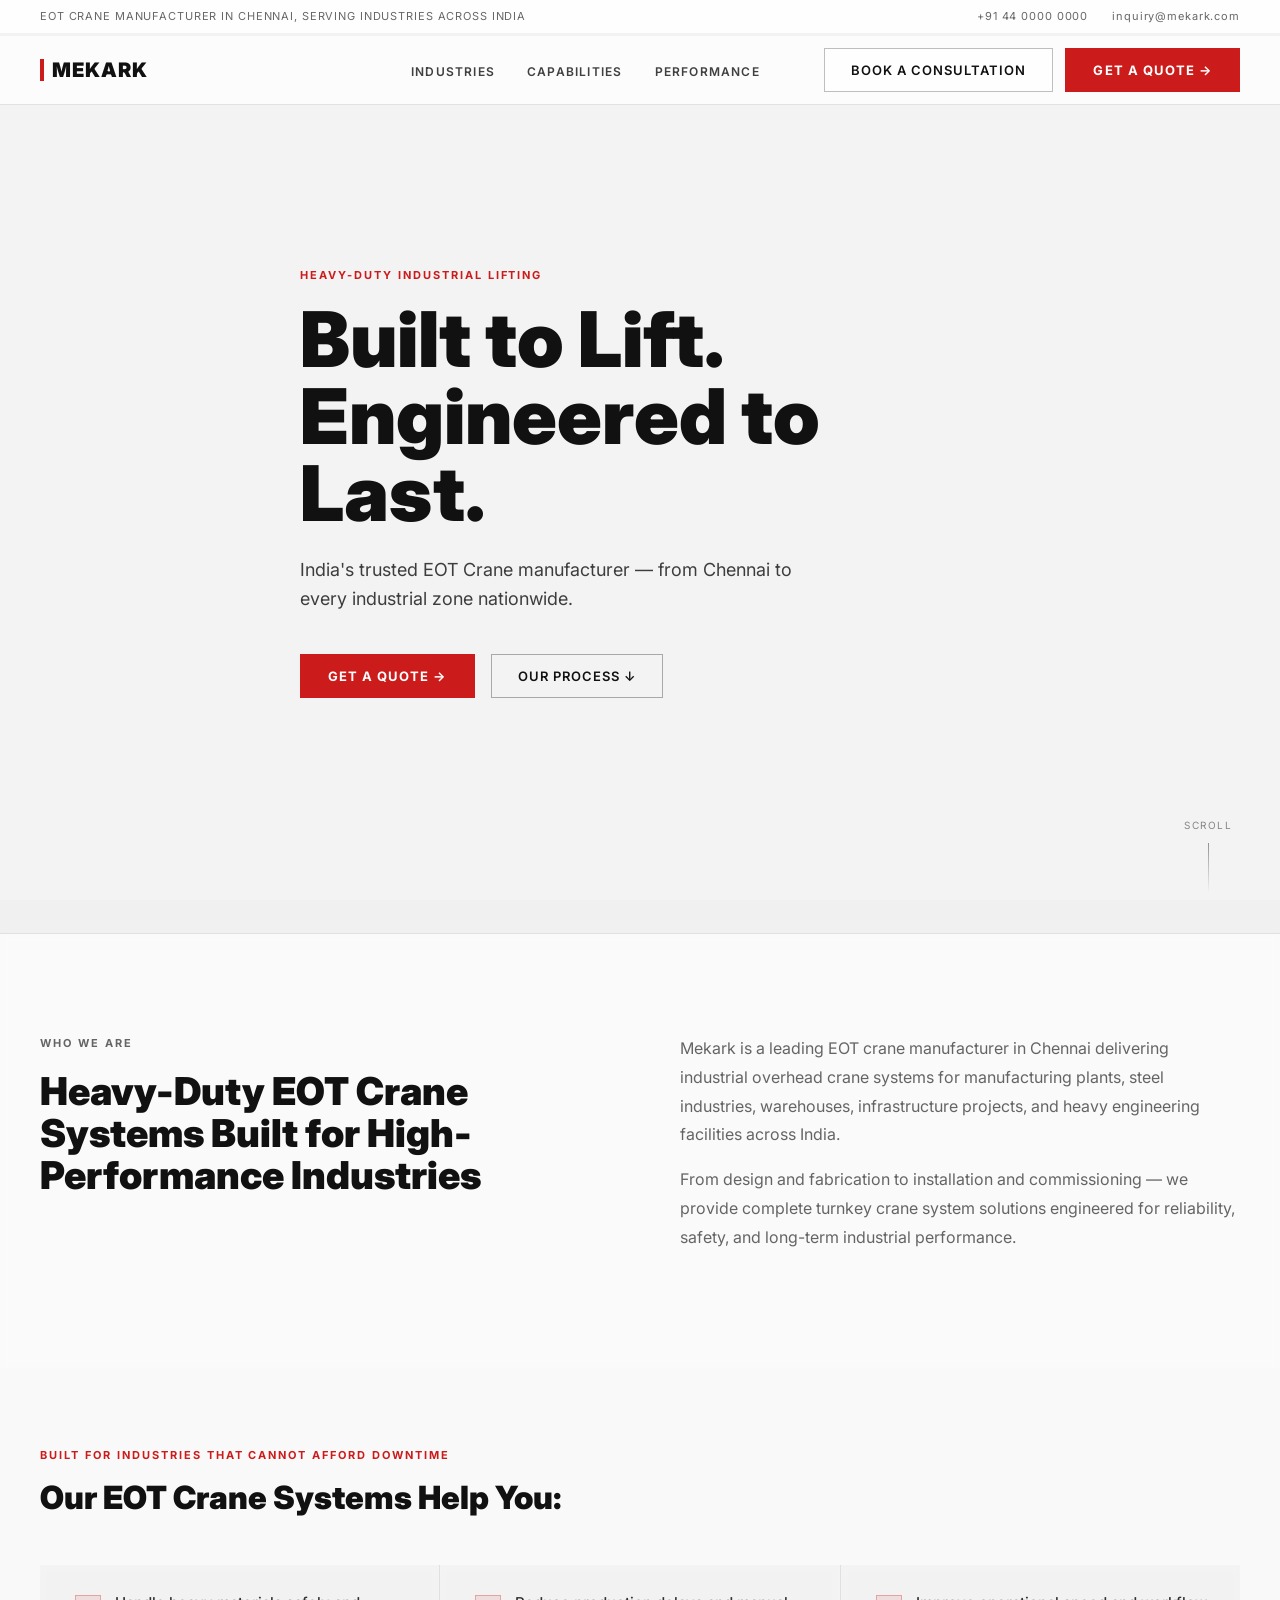
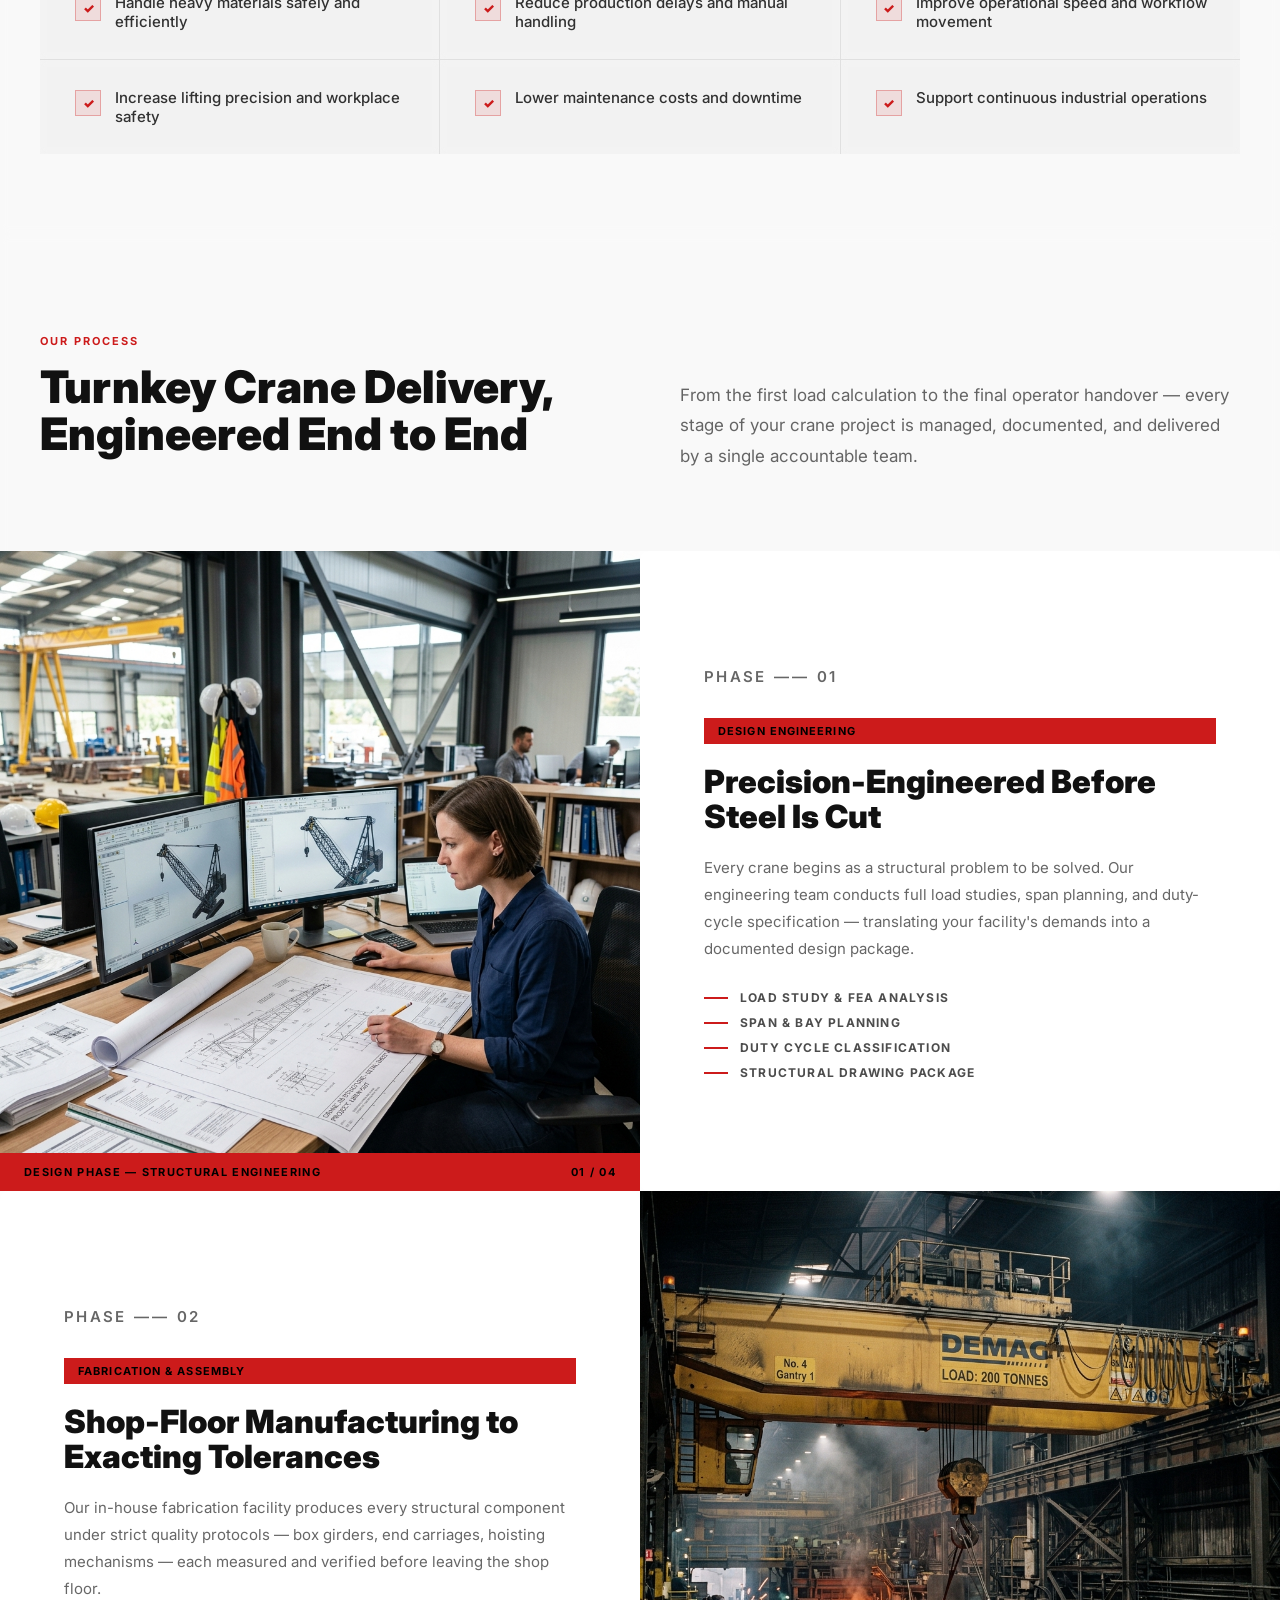
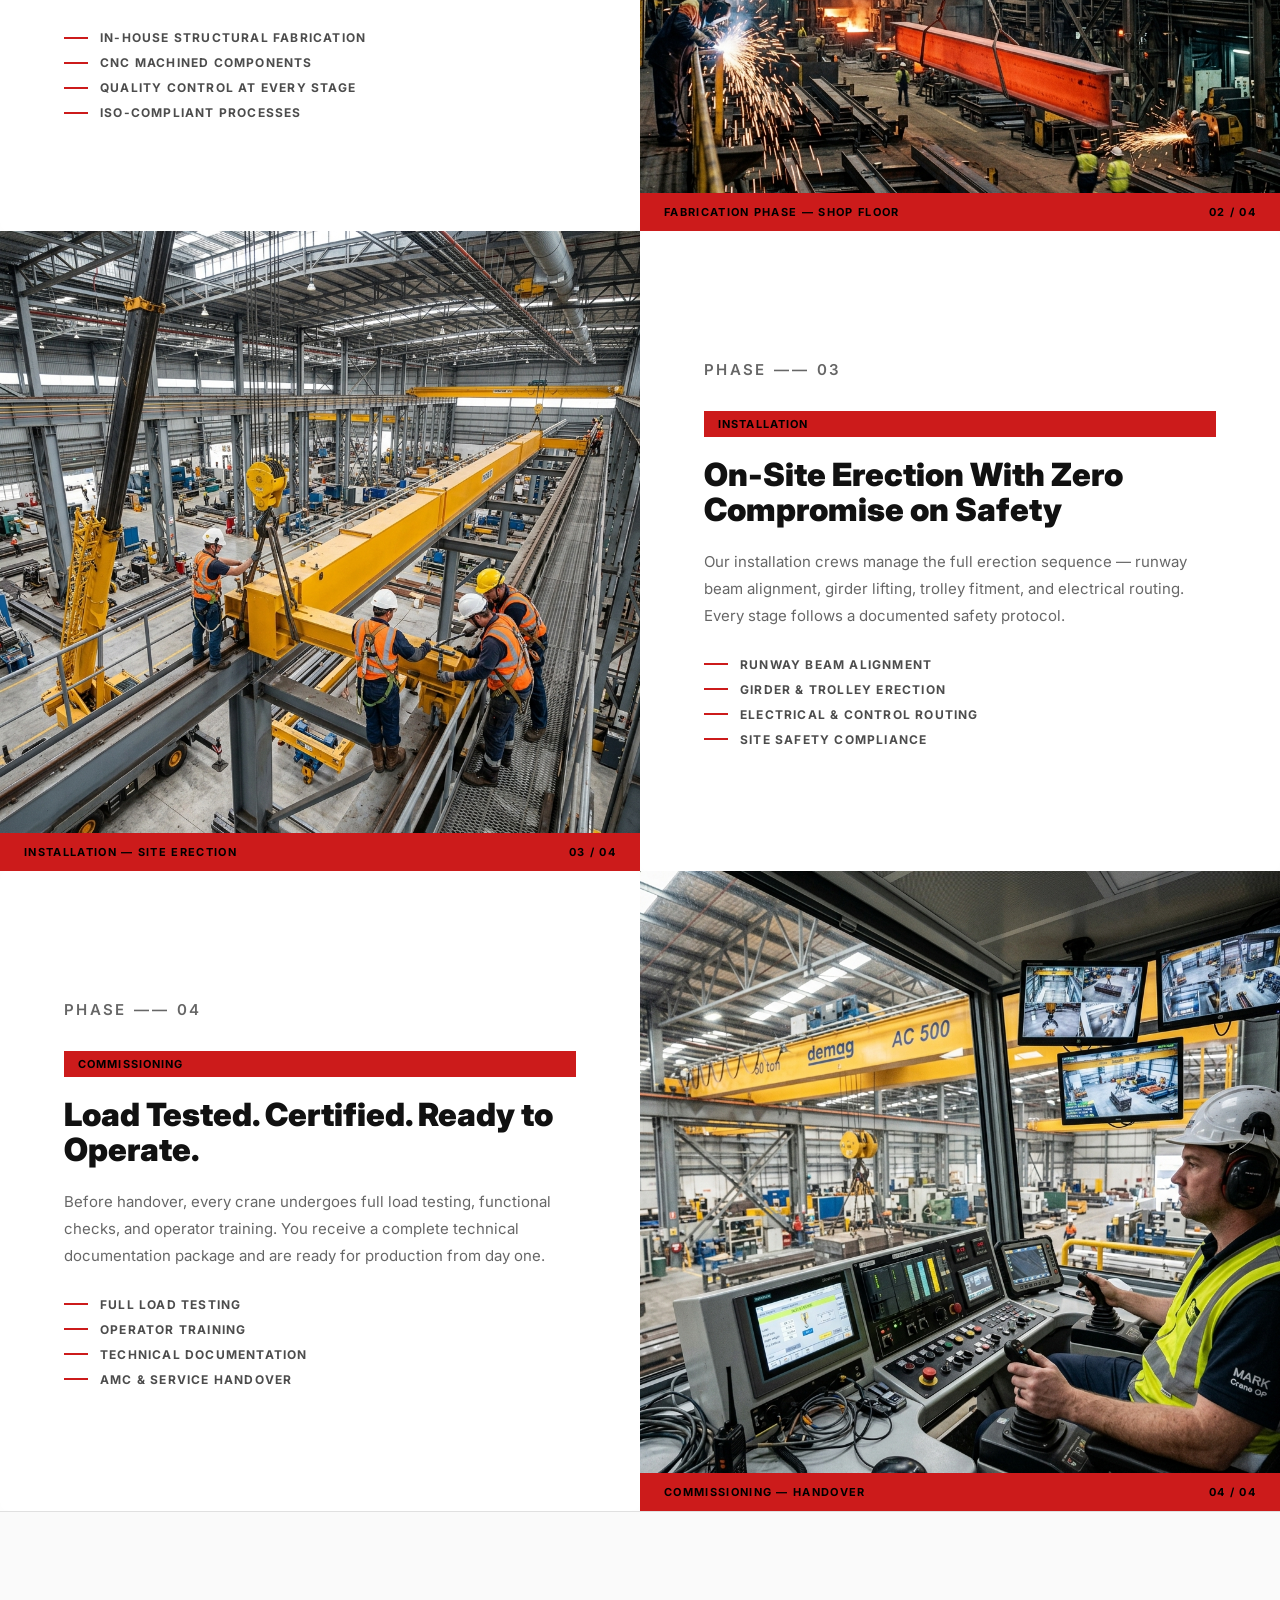
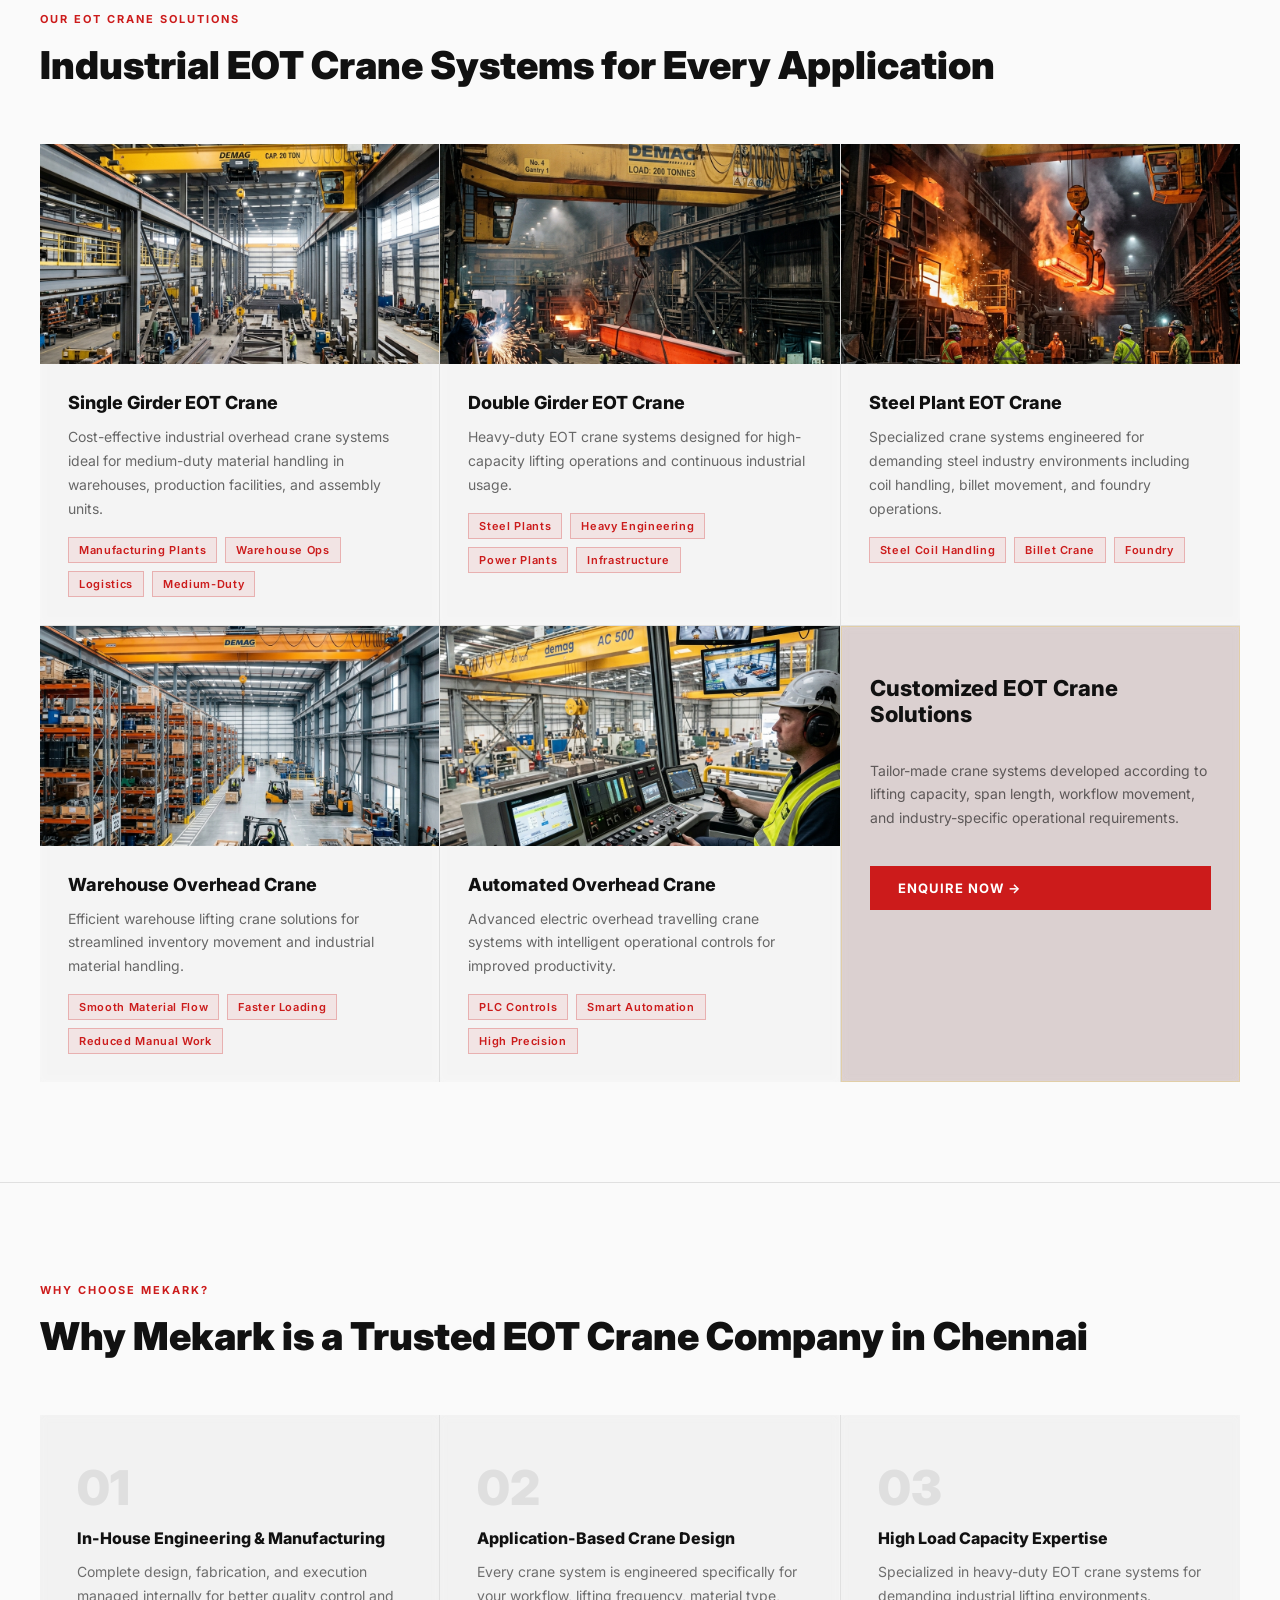
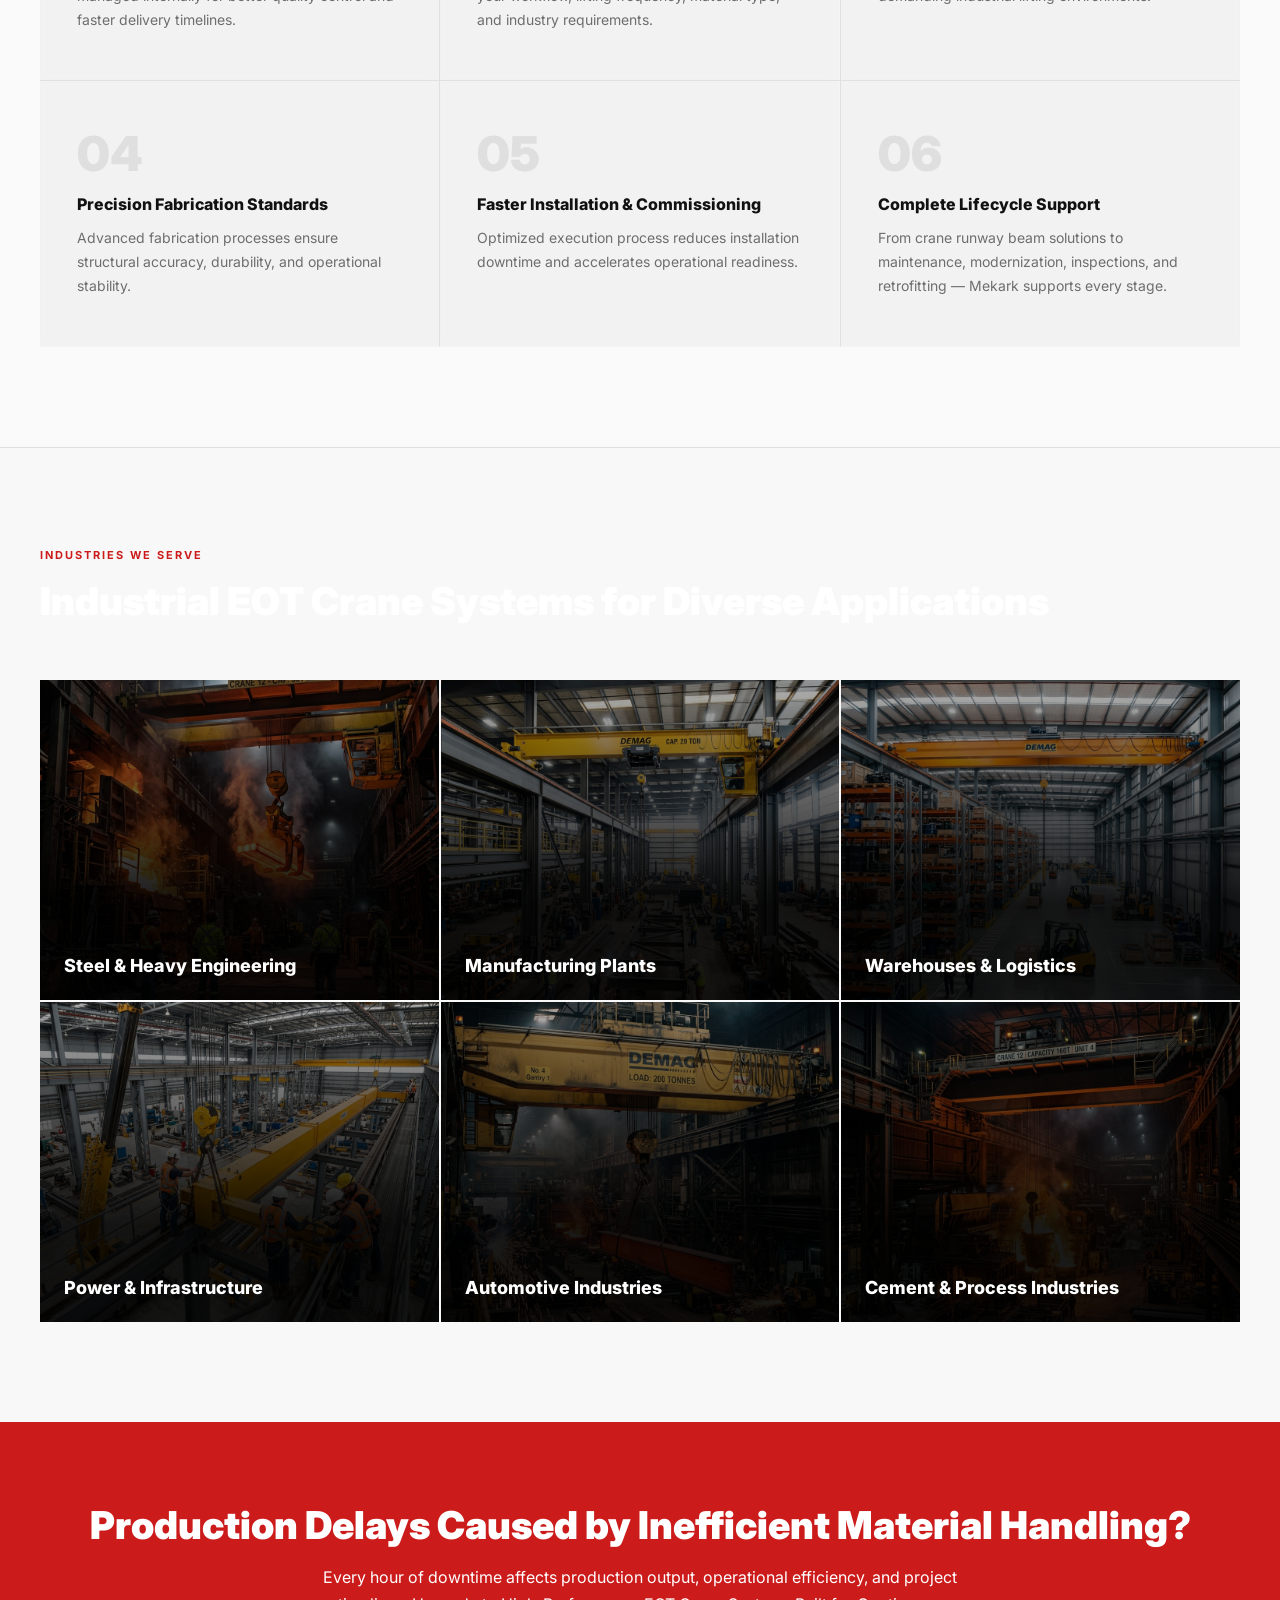
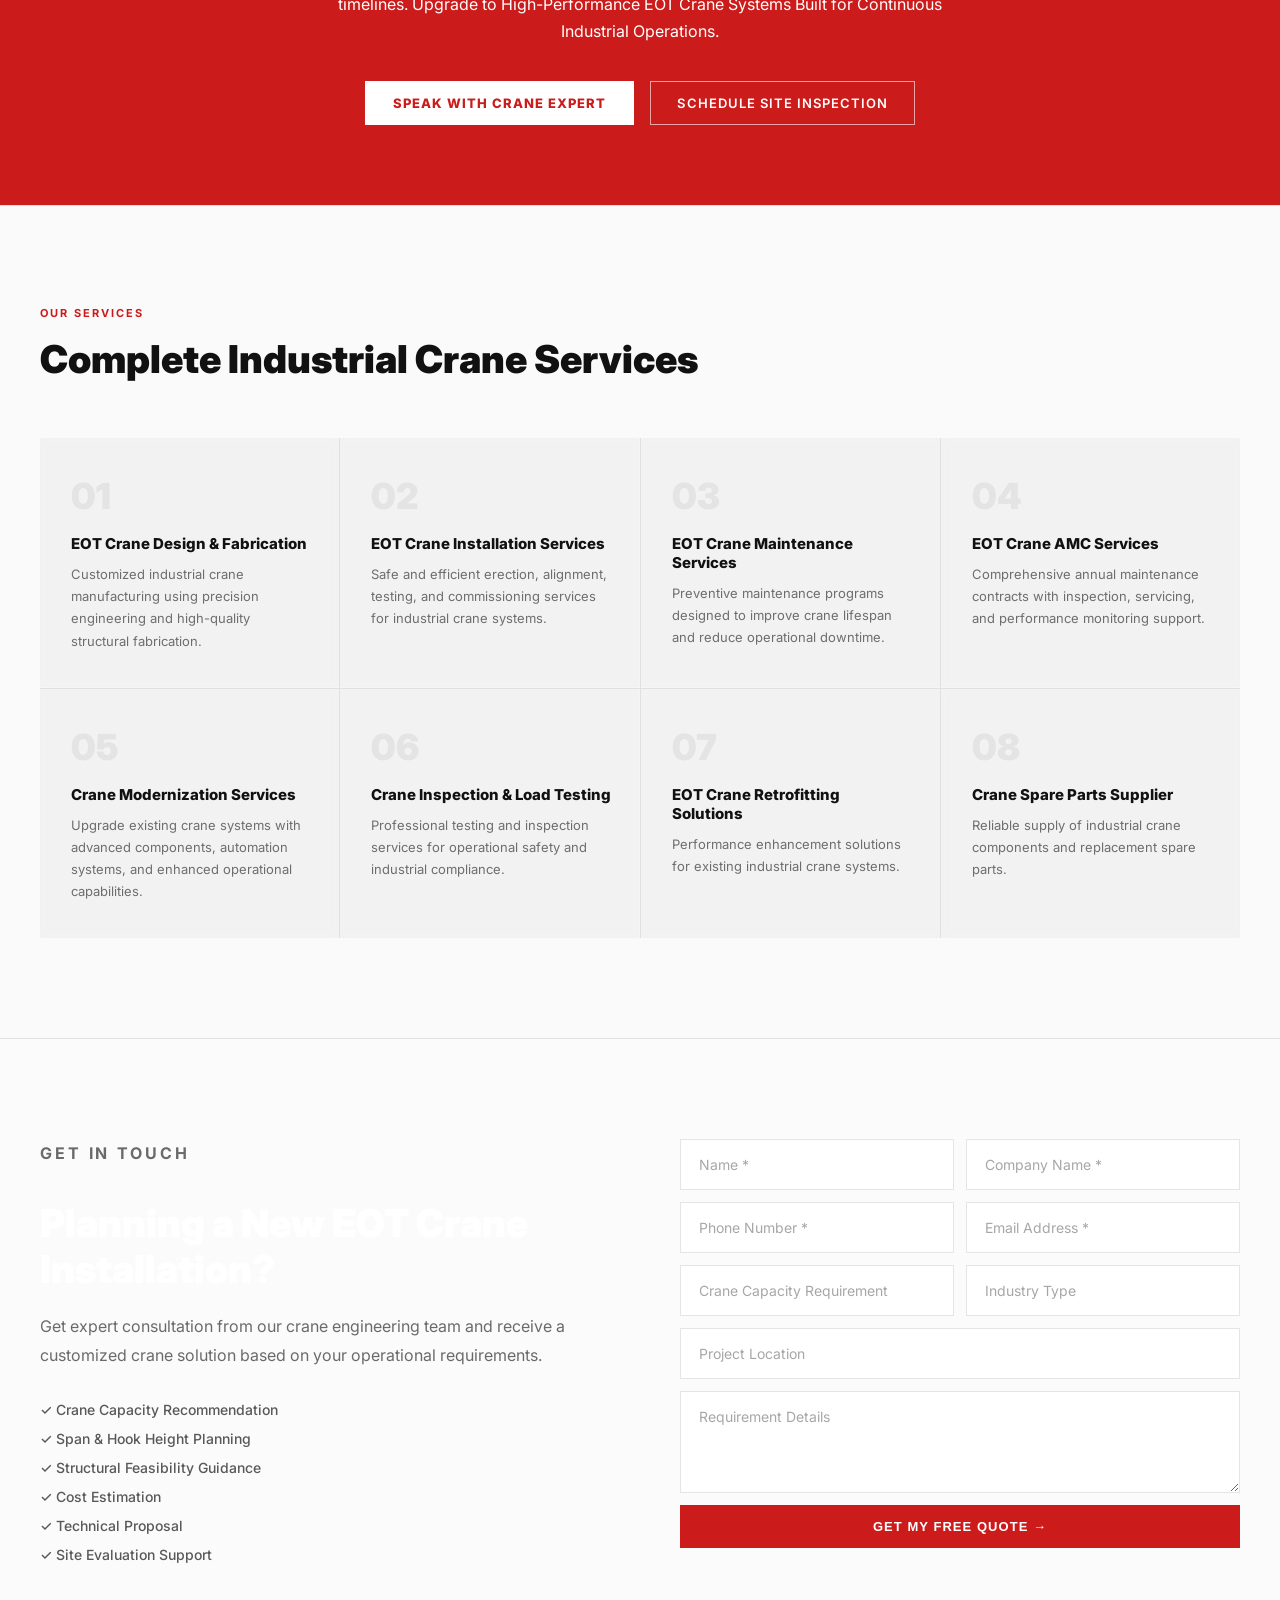
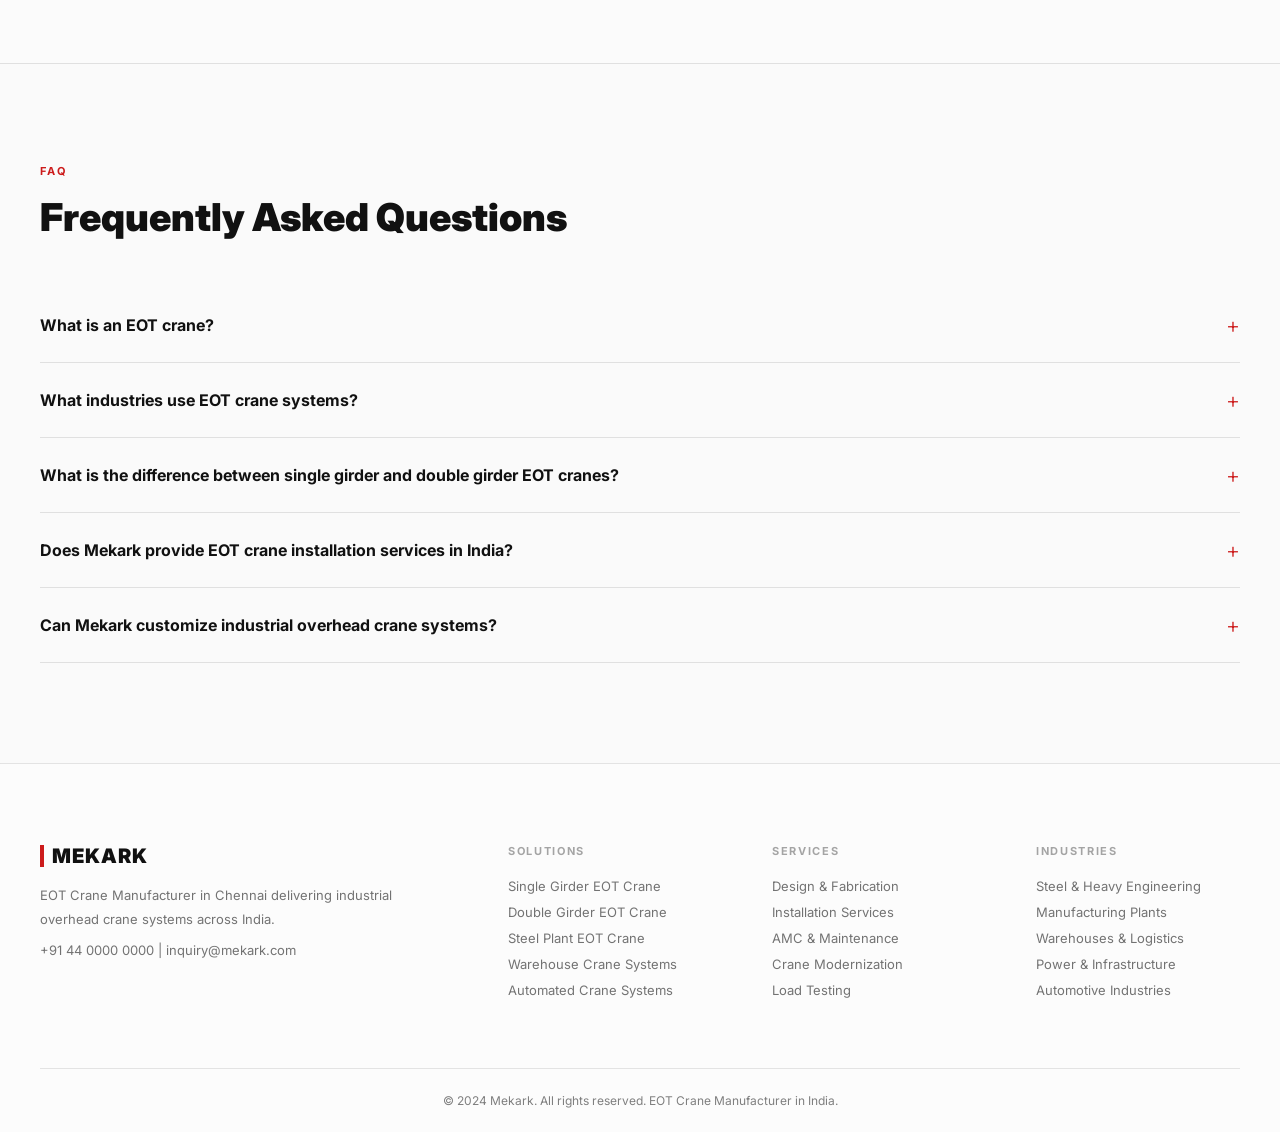
==== commit e872dfe9: "Fix: urgency button white/red, all btn-yellow white text on red bg" ====
--- a/index.html
+++ b/index.html
@@ -1,4 +1,4 @@
-﻿<!DOCTYPE html>
+<!DOCTYPE html>
 <html lang="en">
 <head>
 <meta charset="UTF-8"/>
@@ -97,8 +97,8 @@
 }
 
 /* ===== BUTTONS ===== */
-.btn-yellow{display:inline-block;background:var(--red);color:#000;font-weight:700;font-size:13px;letter-spacing:.08em;padding:14px 28px;transition:all .25s;cursor:pointer;border:none}
-.btn-yellow:hover{background:#e6b800;transform:translateY(-2px);box-shadow:0 8px 24px rgba(245,196,0,0.4)}
+.btn-yellow{display:inline-block;background:var(--red);color:#fff;font-weight:700;font-size:13px;letter-spacing:.08em;padding:14px 28px;transition:all .25s;cursor:pointer;border:none}
+.btn-yellow:hover{background:#a51515;transform:translateY(-2px);box-shadow:0 8px 24px rgba(204,27,27,0.4)}
 .btn-outline{display:inline-block;border:1.5px solid rgba(0,0,0,0.25);color:#111;font-weight:600;font-size:13px;letter-spacing:.08em;padding:13px 26px;transition:all .25s;backdrop-filter:var(--blur-sm)}
 .btn-outline:hover{background:rgba(0,0,0,0.08);border-color:#111}
 .btn-outline-white{display:inline-block;border:1.5px solid rgba(0,0,0,0.30);color:#111;font-weight:600;font-size:13px;letter-spacing:.08em;padding:13px 26px;transition:all .25s}
@@ -234,8 +234,8 @@
 .urgency-strip h2{font-size:clamp(24px,3vw,42px);font-weight:900;color:#fff;margin-bottom:16px}
 .urgency-strip p{color:rgba(255,255,255,0.85);font-size:16px;max-width:640px;margin:0 auto 36px;line-height:1.7}
 .urgency-btns{display:flex;gap:16px;justify-content:center;flex-wrap:wrap}
-.urgency-strip .btn-yellow{background:#000;color:#111}
-.urgency-strip .btn-yellow:hover{background:#f0f0f0}
+.urgency-strip .btn-yellow{background:#fff!important;color:var(--red)!important;font-weight:800}
+.urgency-strip .btn-yellow:hover{background:#f5f5f5!important;transform:translateY(-2px);box-shadow:0 8px 24px rgba(255,255,255,0.3)}
 .urgency-strip .btn-outline-white{border-color:rgba(255,255,255,0.60);color:#fff}
 .urgency-strip .btn-outline-white:hover{background:rgba(255,255,255,0.15)}
 
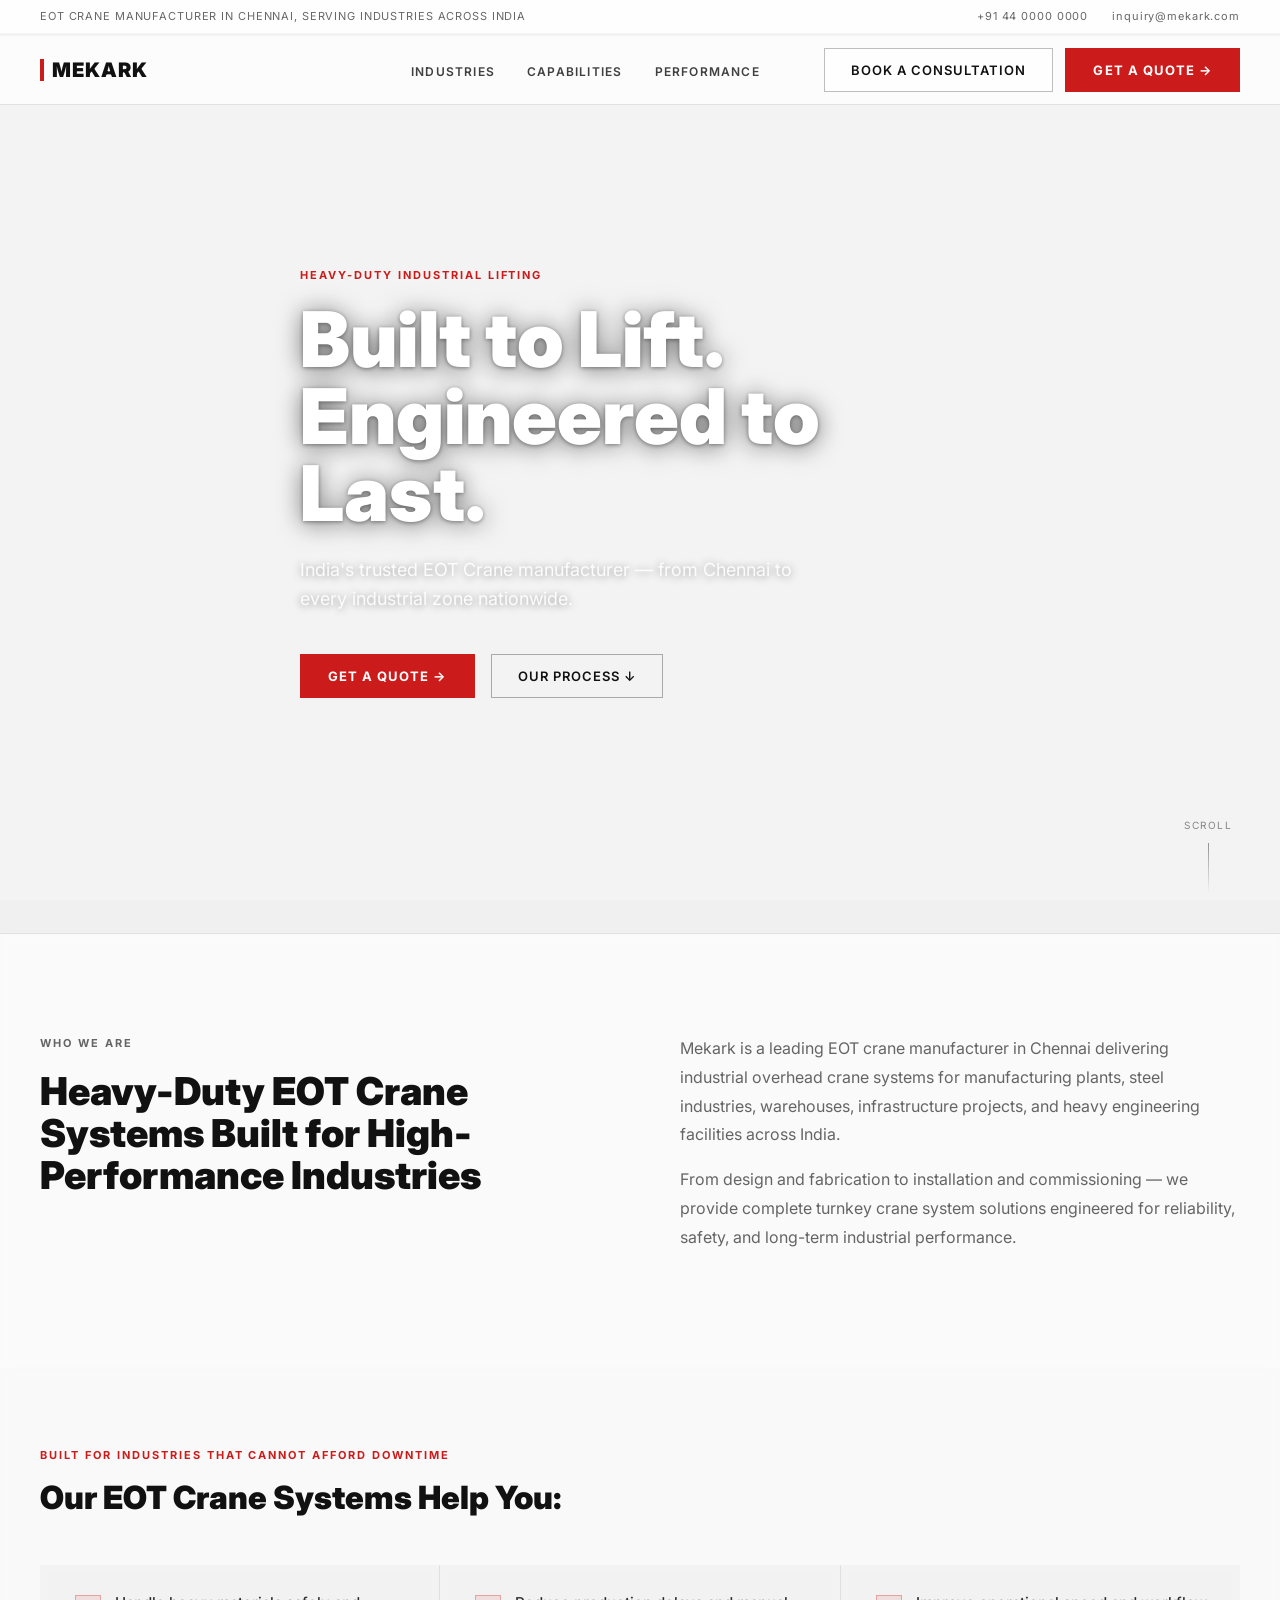
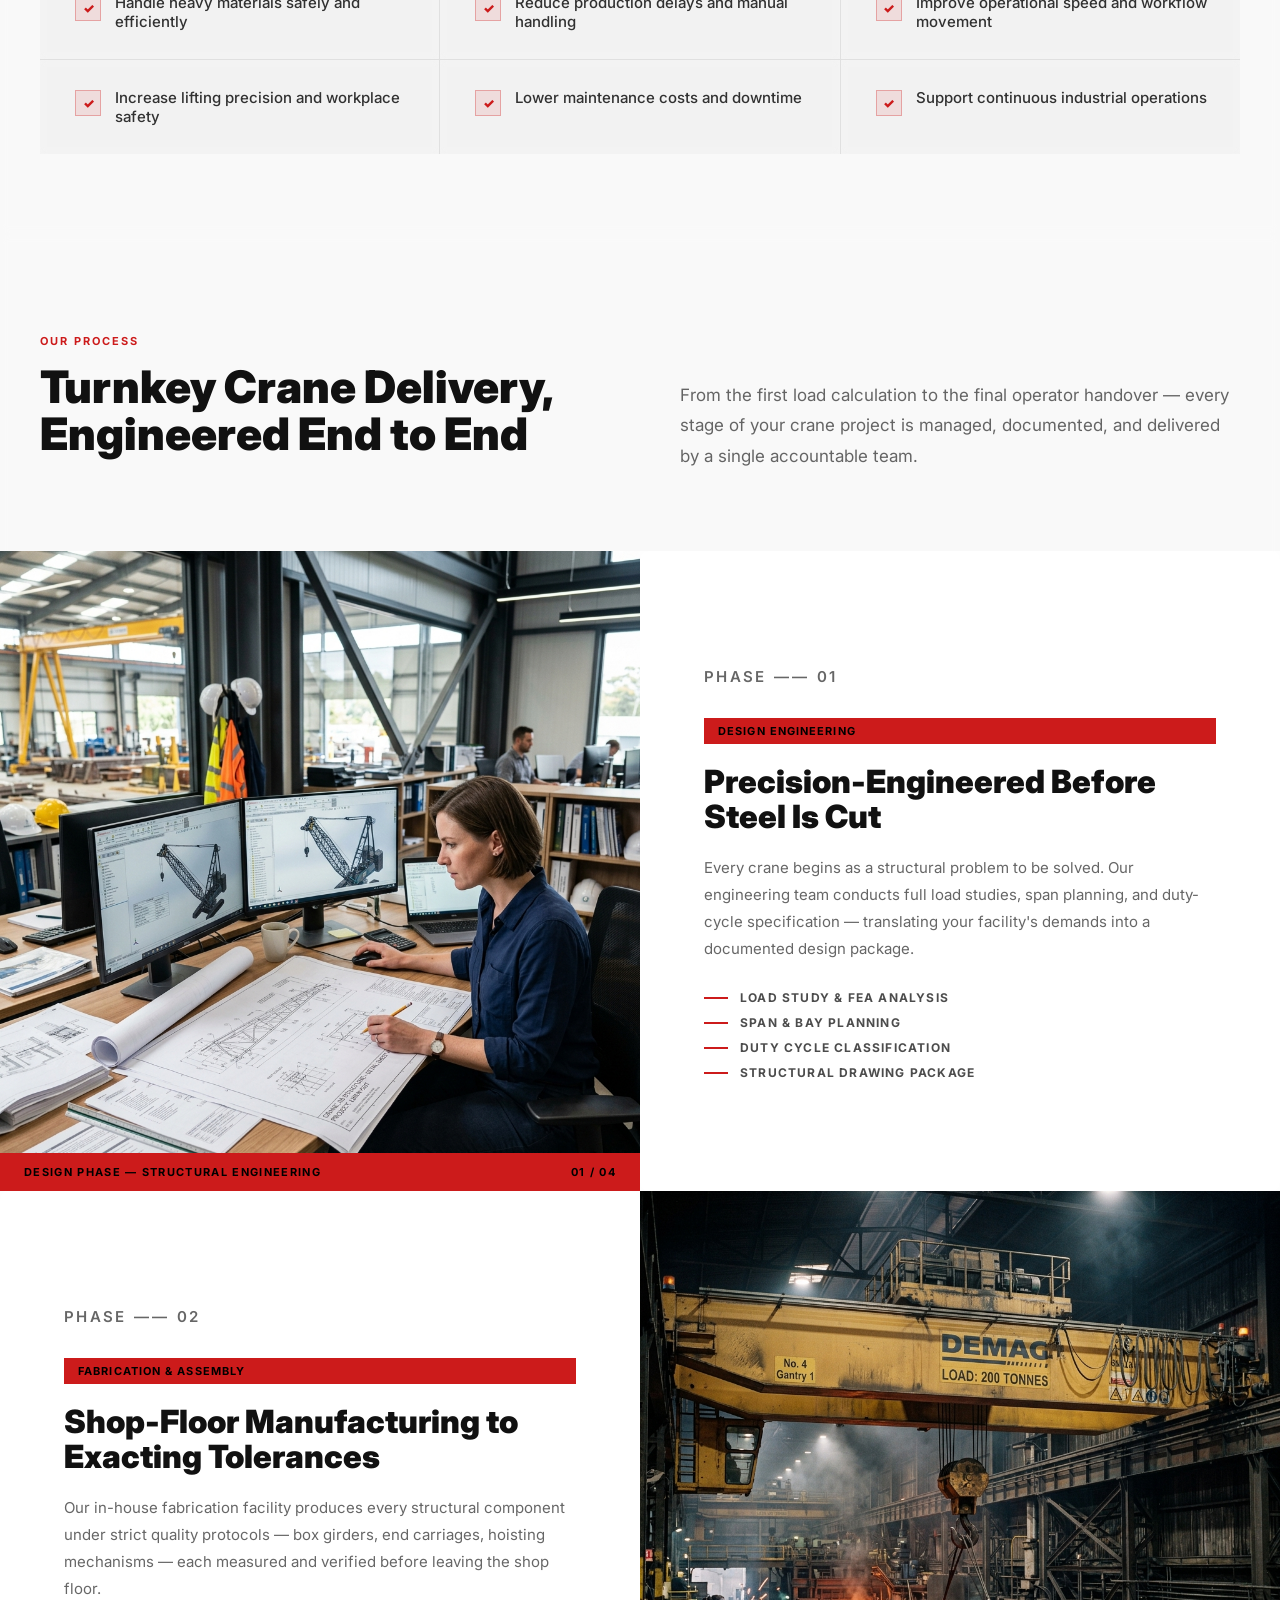
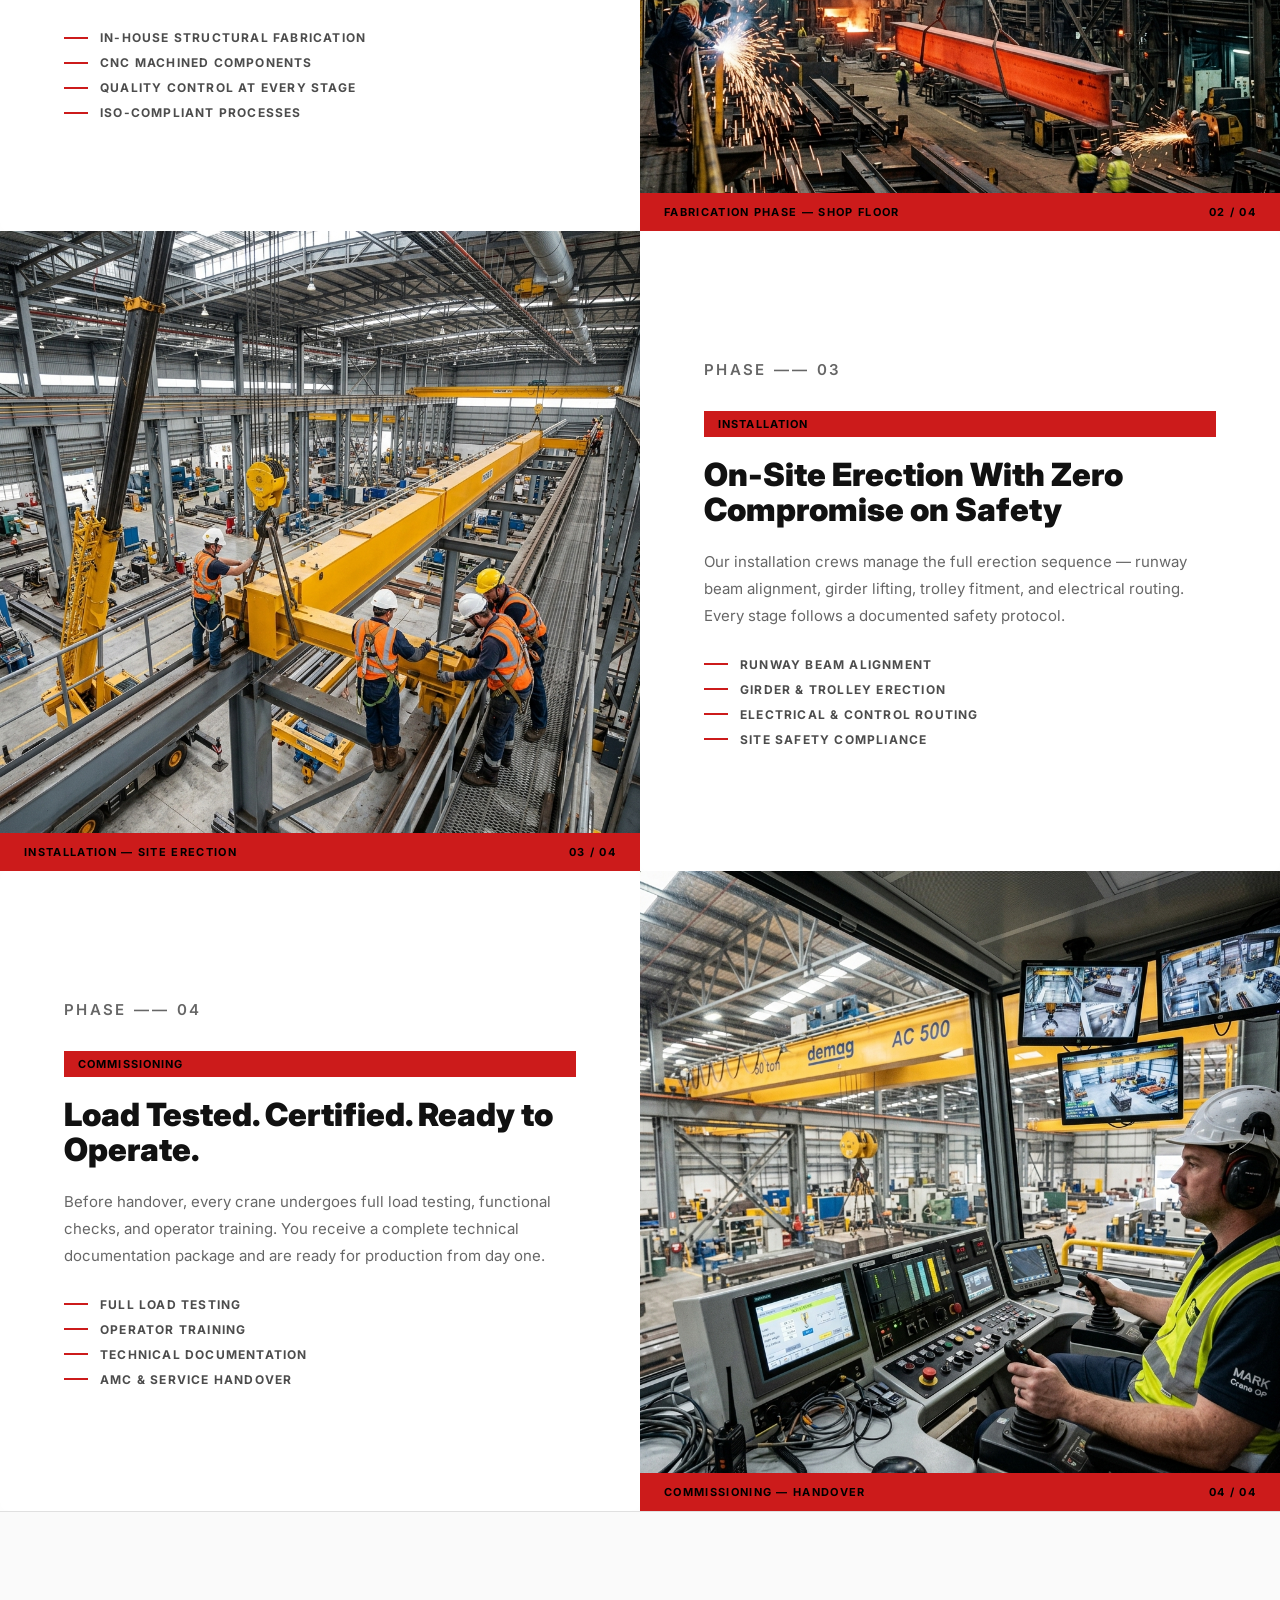
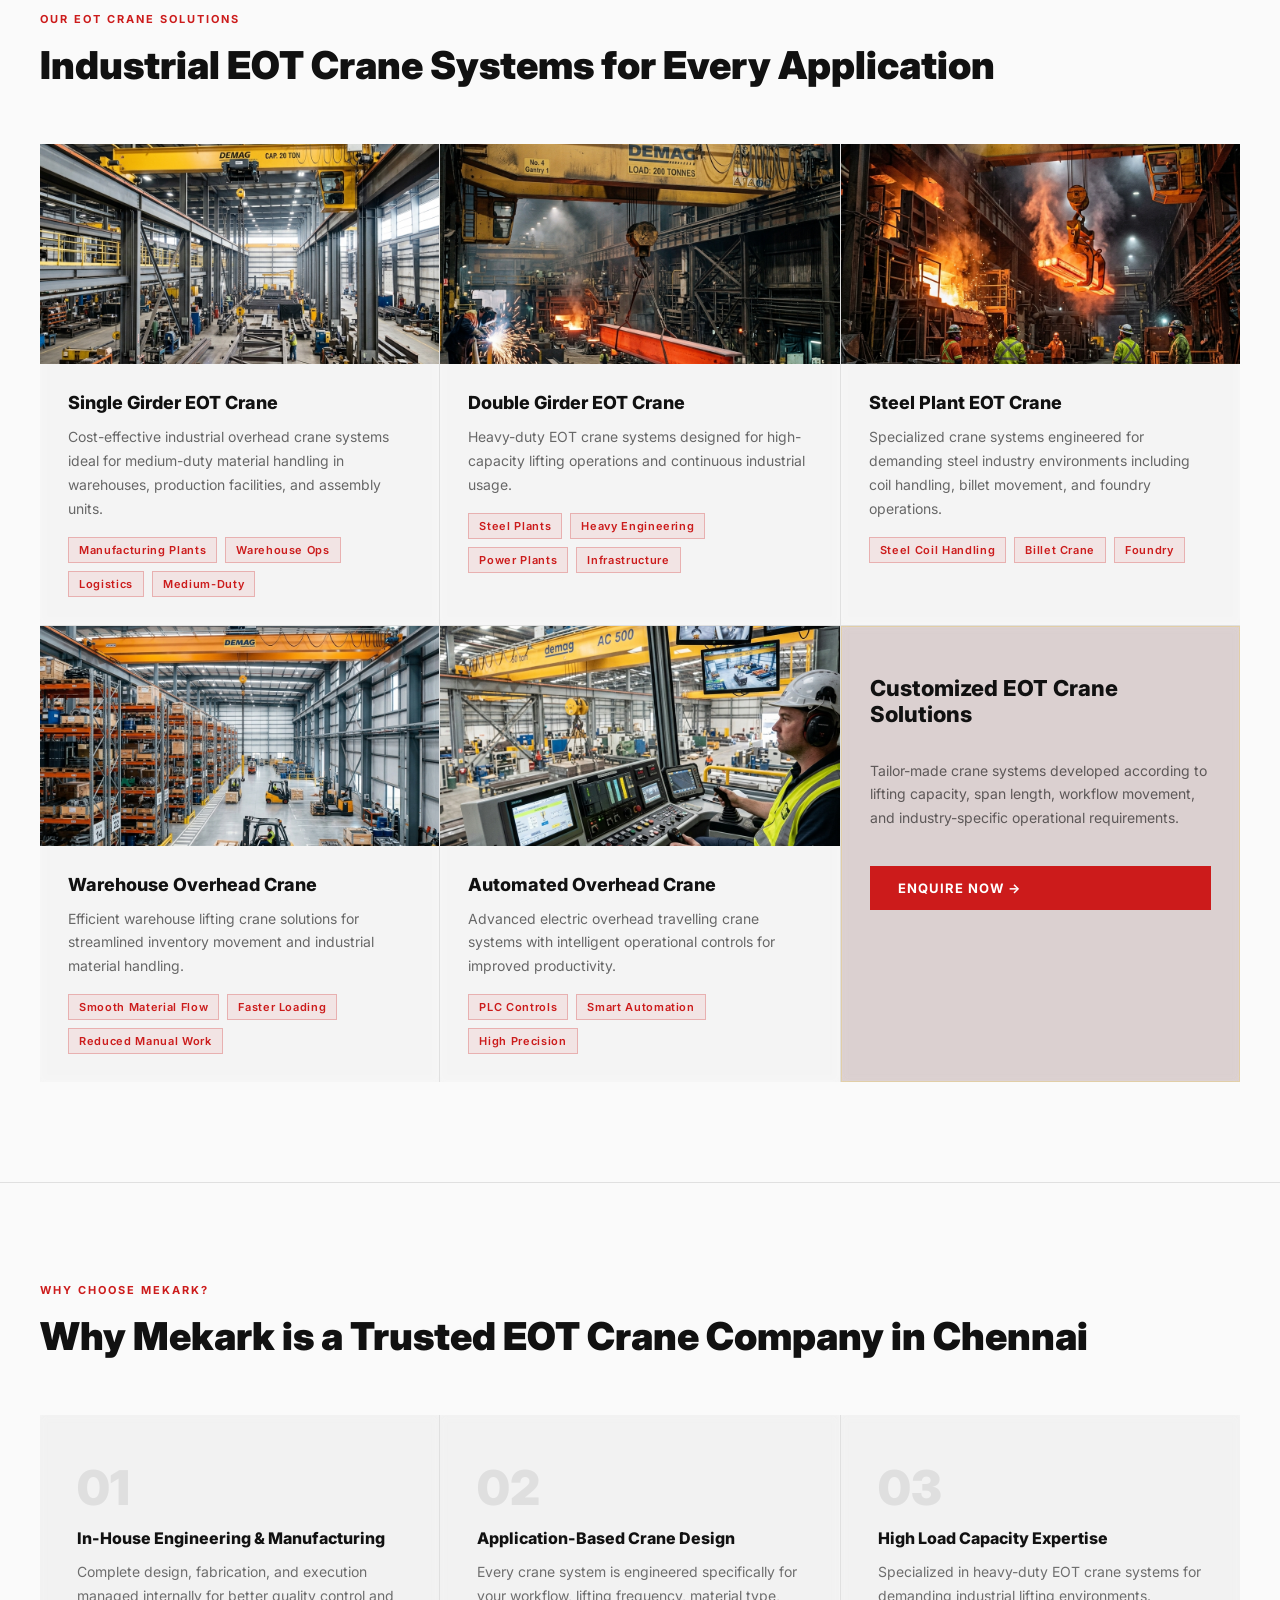
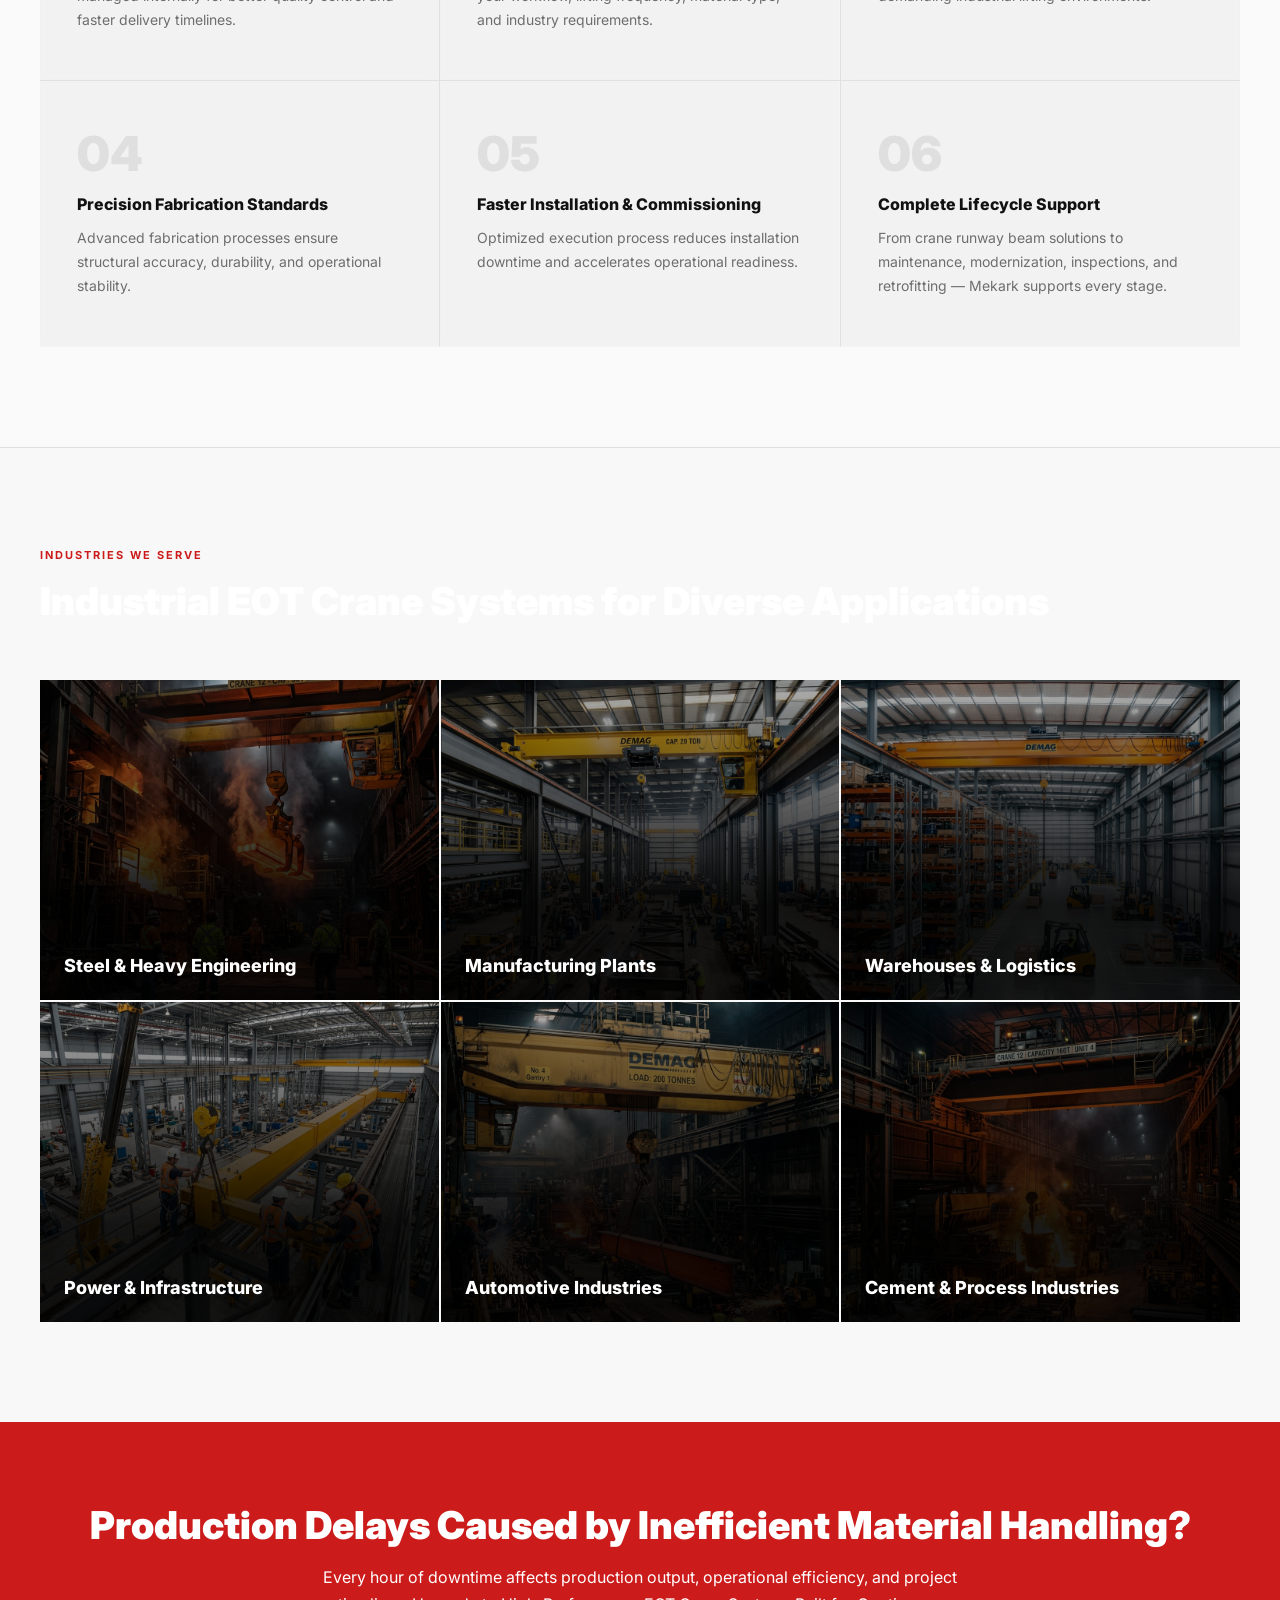
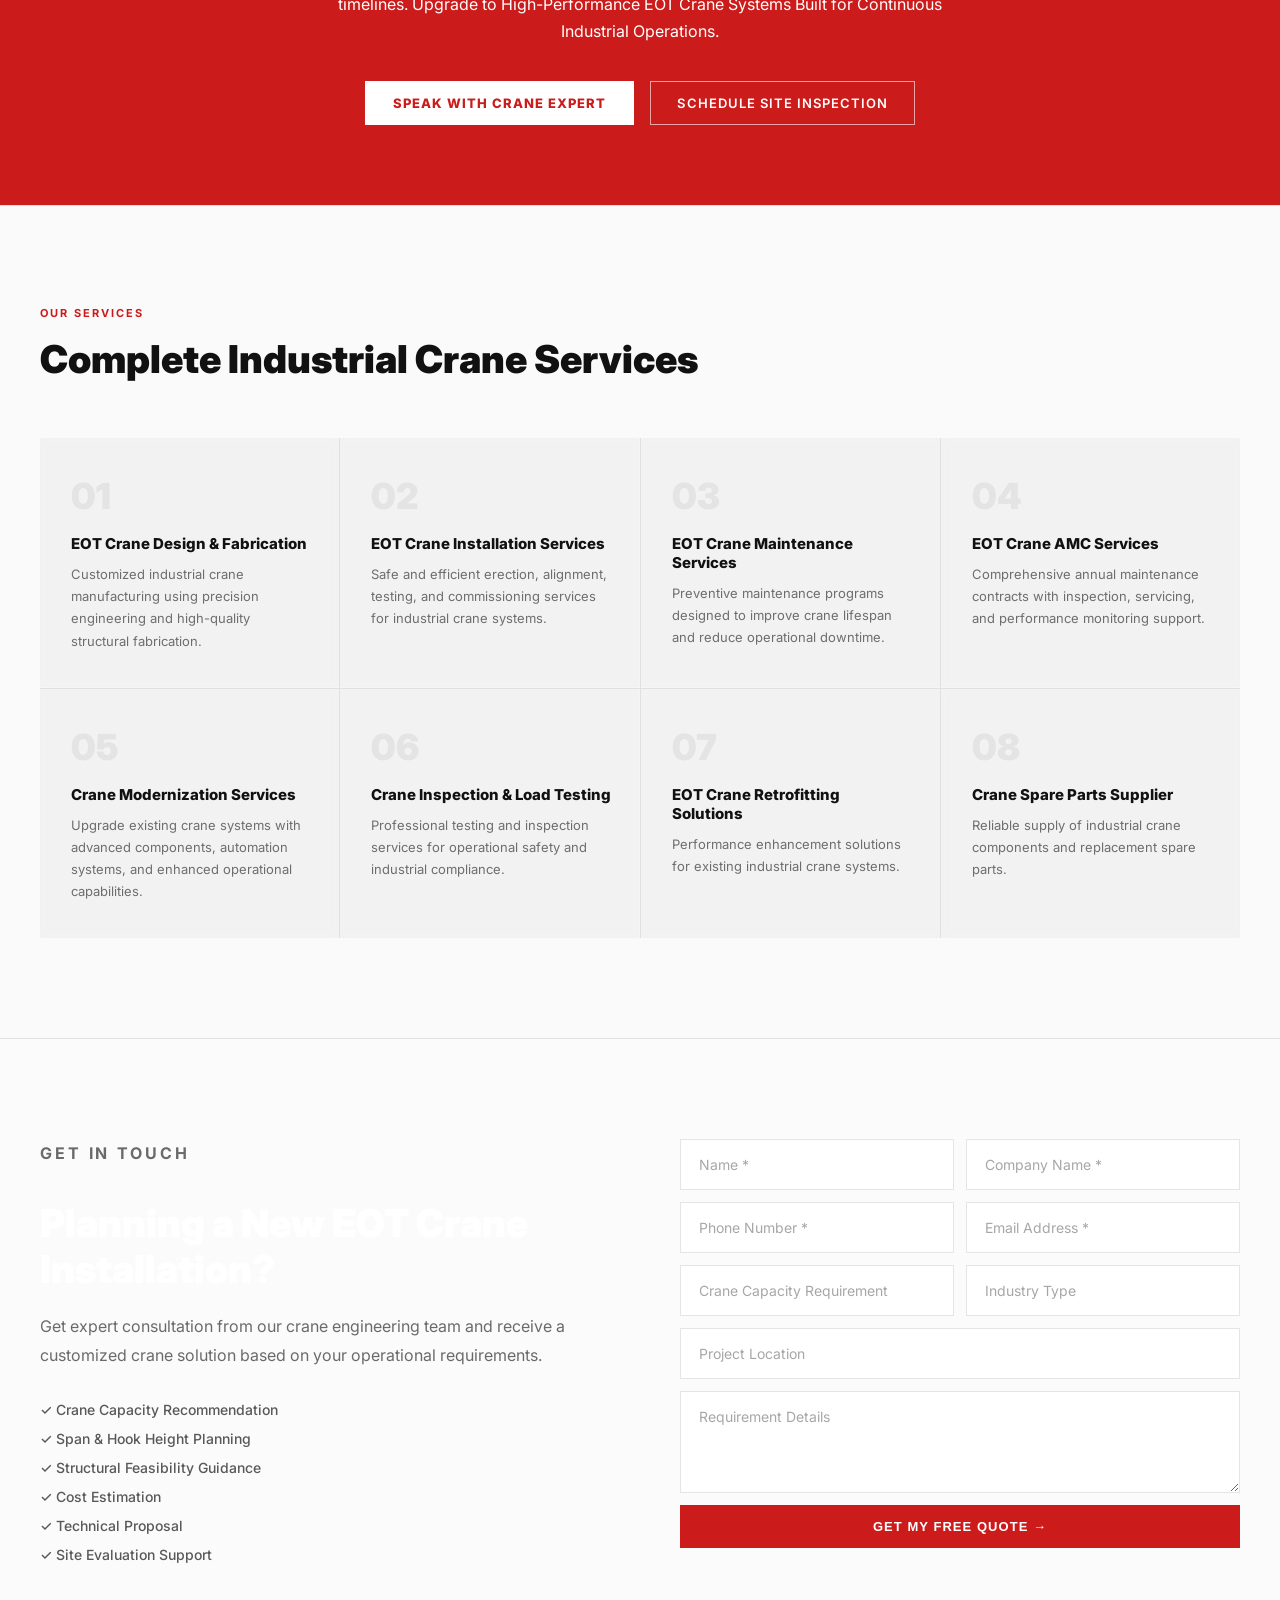
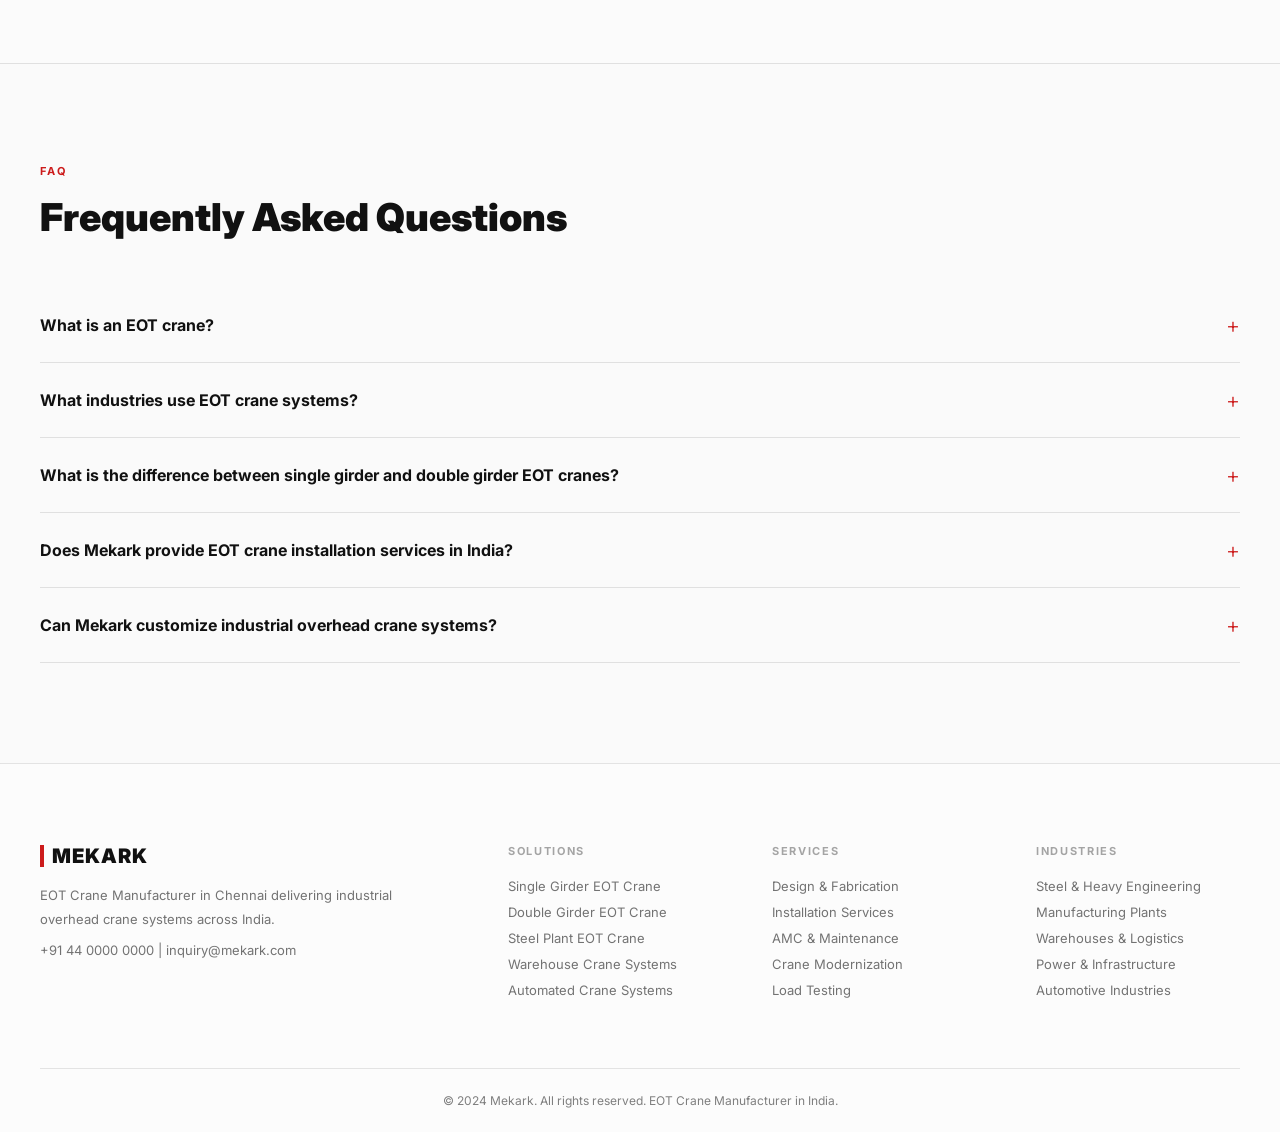
==== commit aafe45c8: "Fix: hero text white+shadow, urgency btn hover black bg white text" ====
--- a/index.html
+++ b/index.html
@@ -48,9 +48,9 @@
 .urgency-strip h2,.urgency-strip p{color:#fff!important}
 /* Industry overlay keeps white */
 .industry-overlay h4,.industry-overlay p{color:#fff!important}
-/* Hero title — dark since video has light tint */
-.hero-title{color:#111}
-.hero-sub{color:rgba(0,0,0,0.72)}
+/* Hero title — WHITE with shadow for contrast over video */
+.hero-title{color:#fff!important;text-shadow:0 2px 24px rgba(0,0,0,0.55),0 1px 4px rgba(0,0,0,0.4)}
+.hero-sub{color:rgba(255,255,255,0.90)!important;text-shadow:0 1px 8px rgba(0,0,0,0.45)}
 /* Contact benefits list */
 .contact-benefits li{color:rgba(0,0,0,0.70)}
 /* Footer */
@@ -234,8 +234,8 @@
 .urgency-strip h2{font-size:clamp(24px,3vw,42px);font-weight:900;color:#fff;margin-bottom:16px}
 .urgency-strip p{color:rgba(255,255,255,0.85);font-size:16px;max-width:640px;margin:0 auto 36px;line-height:1.7}
 .urgency-btns{display:flex;gap:16px;justify-content:center;flex-wrap:wrap}
-.urgency-strip .btn-yellow{background:#fff!important;color:var(--red)!important;font-weight:800}
-.urgency-strip .btn-yellow:hover{background:#f5f5f5!important;transform:translateY(-2px);box-shadow:0 8px 24px rgba(255,255,255,0.3)}
+.urgency-strip .btn-yellow{background:#fff!important;color:var(--red)!important;font-weight:800;transition:all .3s!important}
+.urgency-strip .btn-yellow:hover{background:#111!important;color:#fff!important;transform:translateY(-2px);box-shadow:0 8px 24px rgba(0,0,0,0.35)!important}
 .urgency-strip .btn-outline-white{border-color:rgba(255,255,255,0.60);color:#fff}
 .urgency-strip .btn-outline-white:hover{background:rgba(255,255,255,0.15)}
 
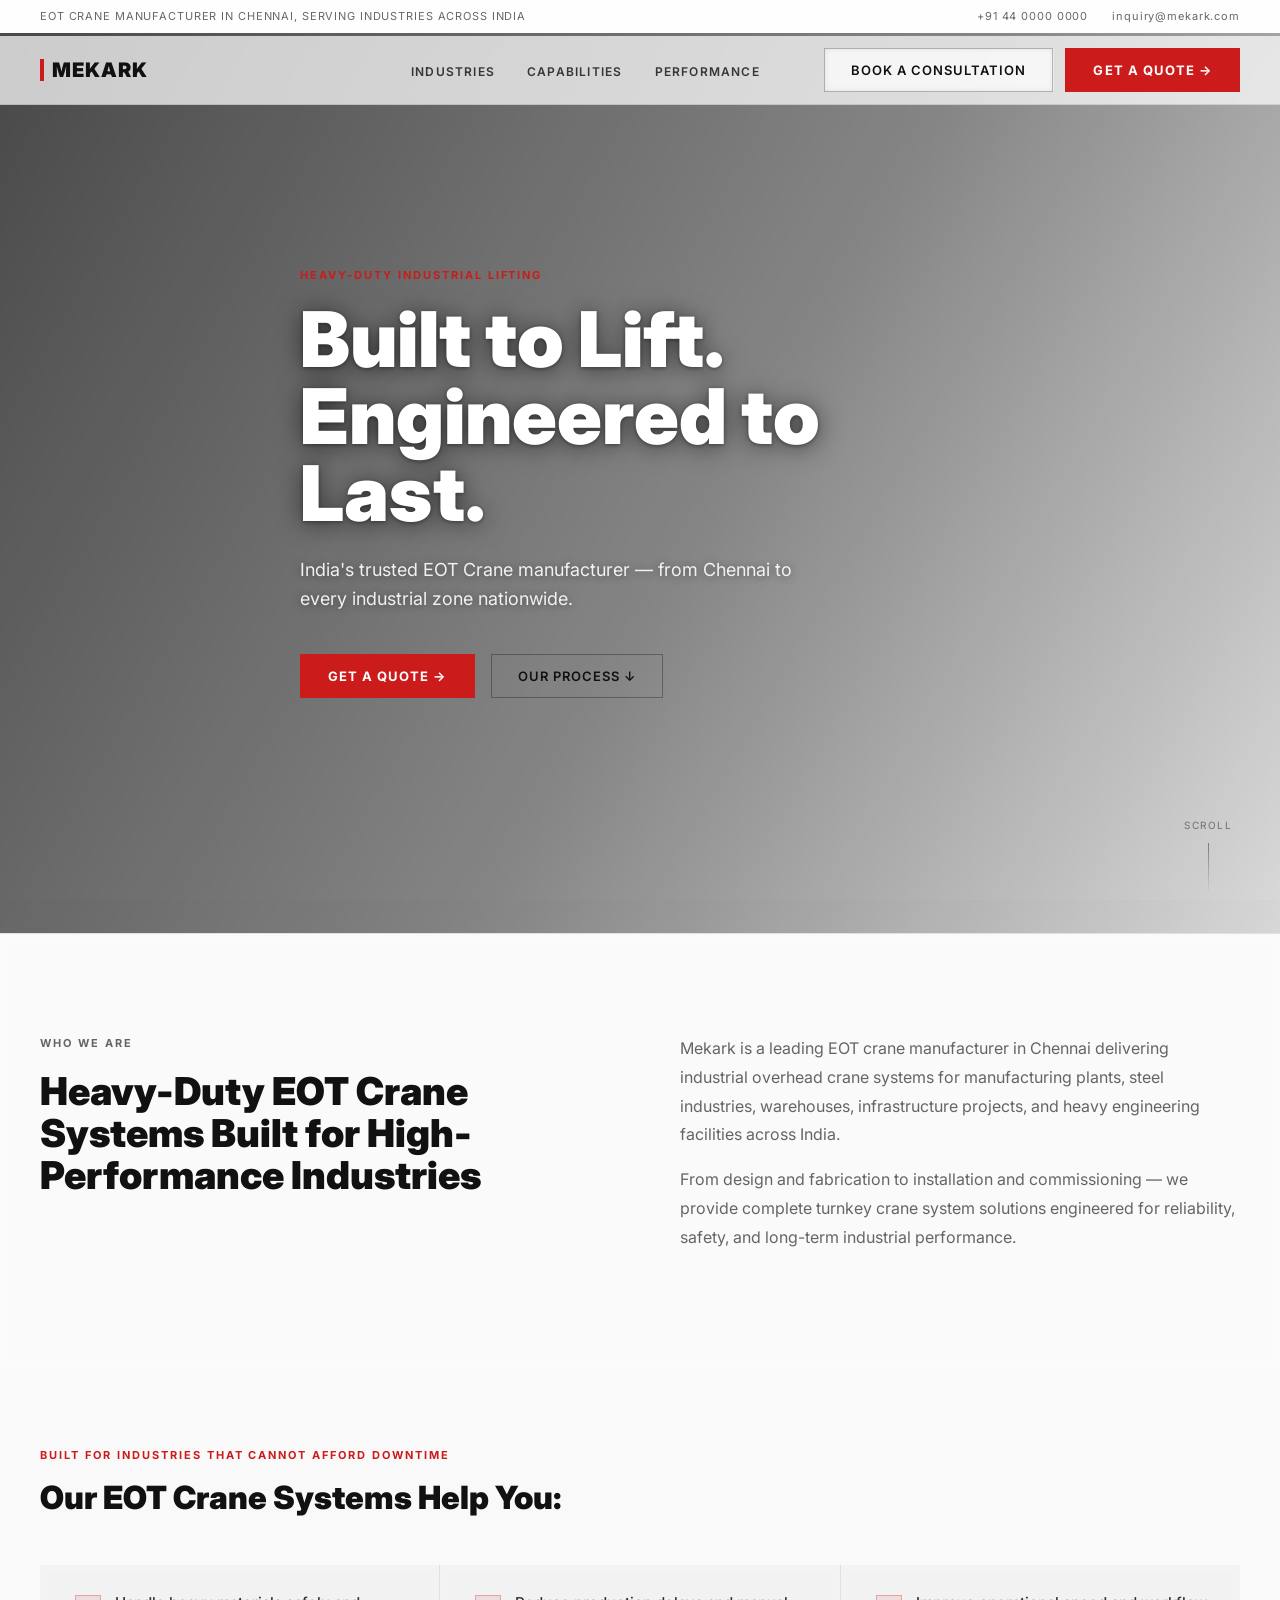
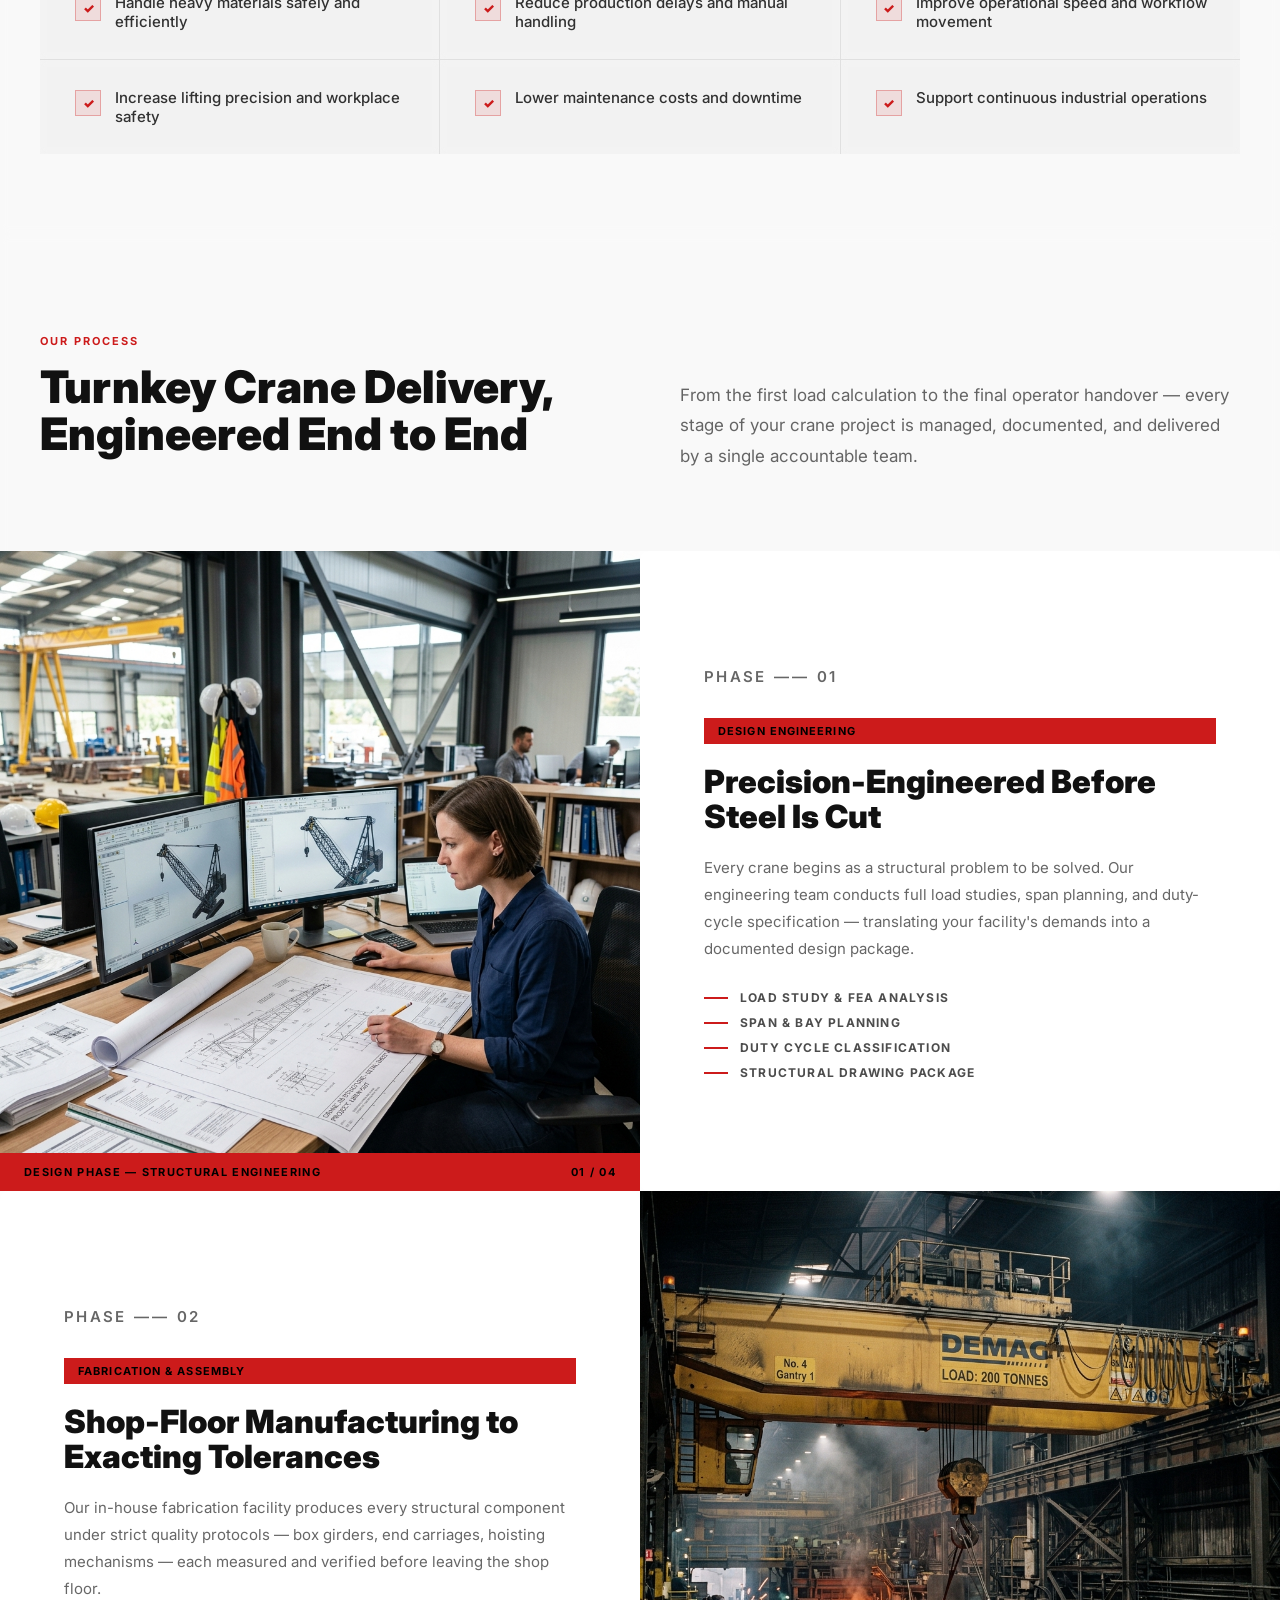
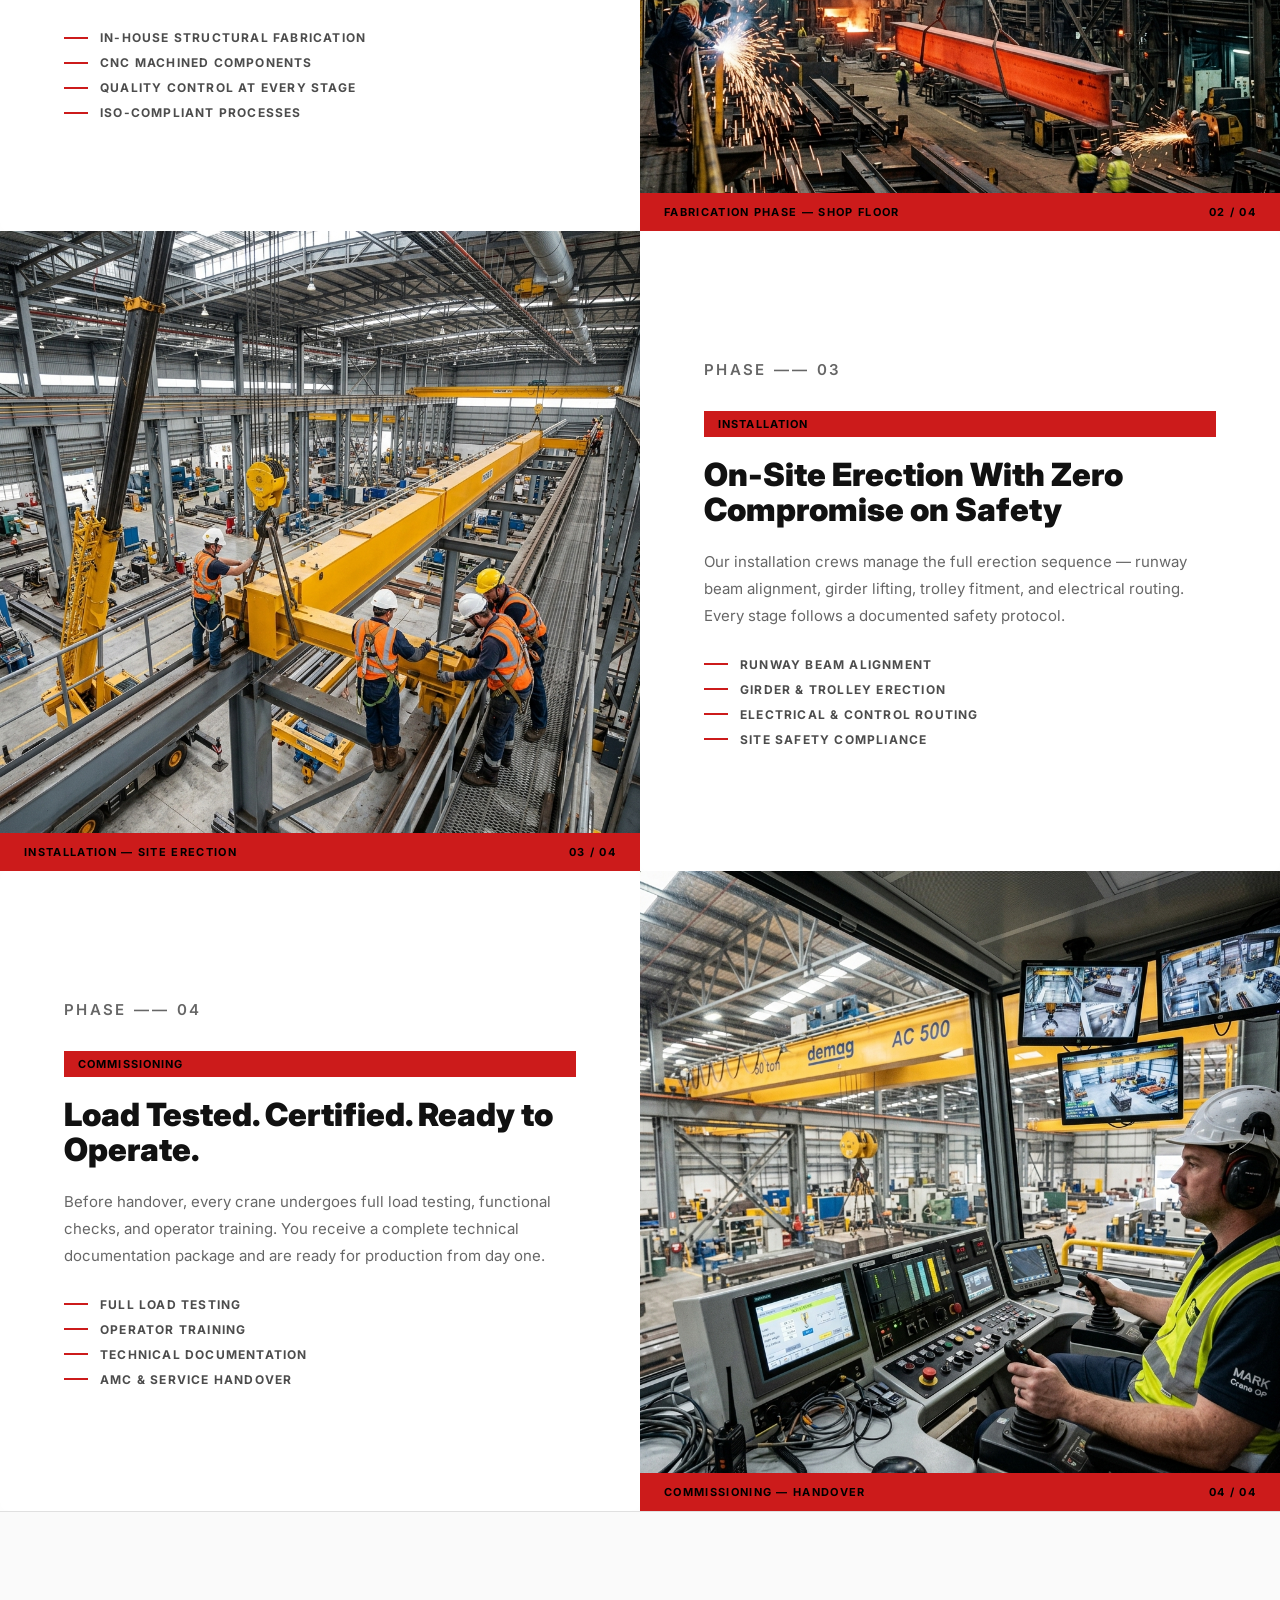
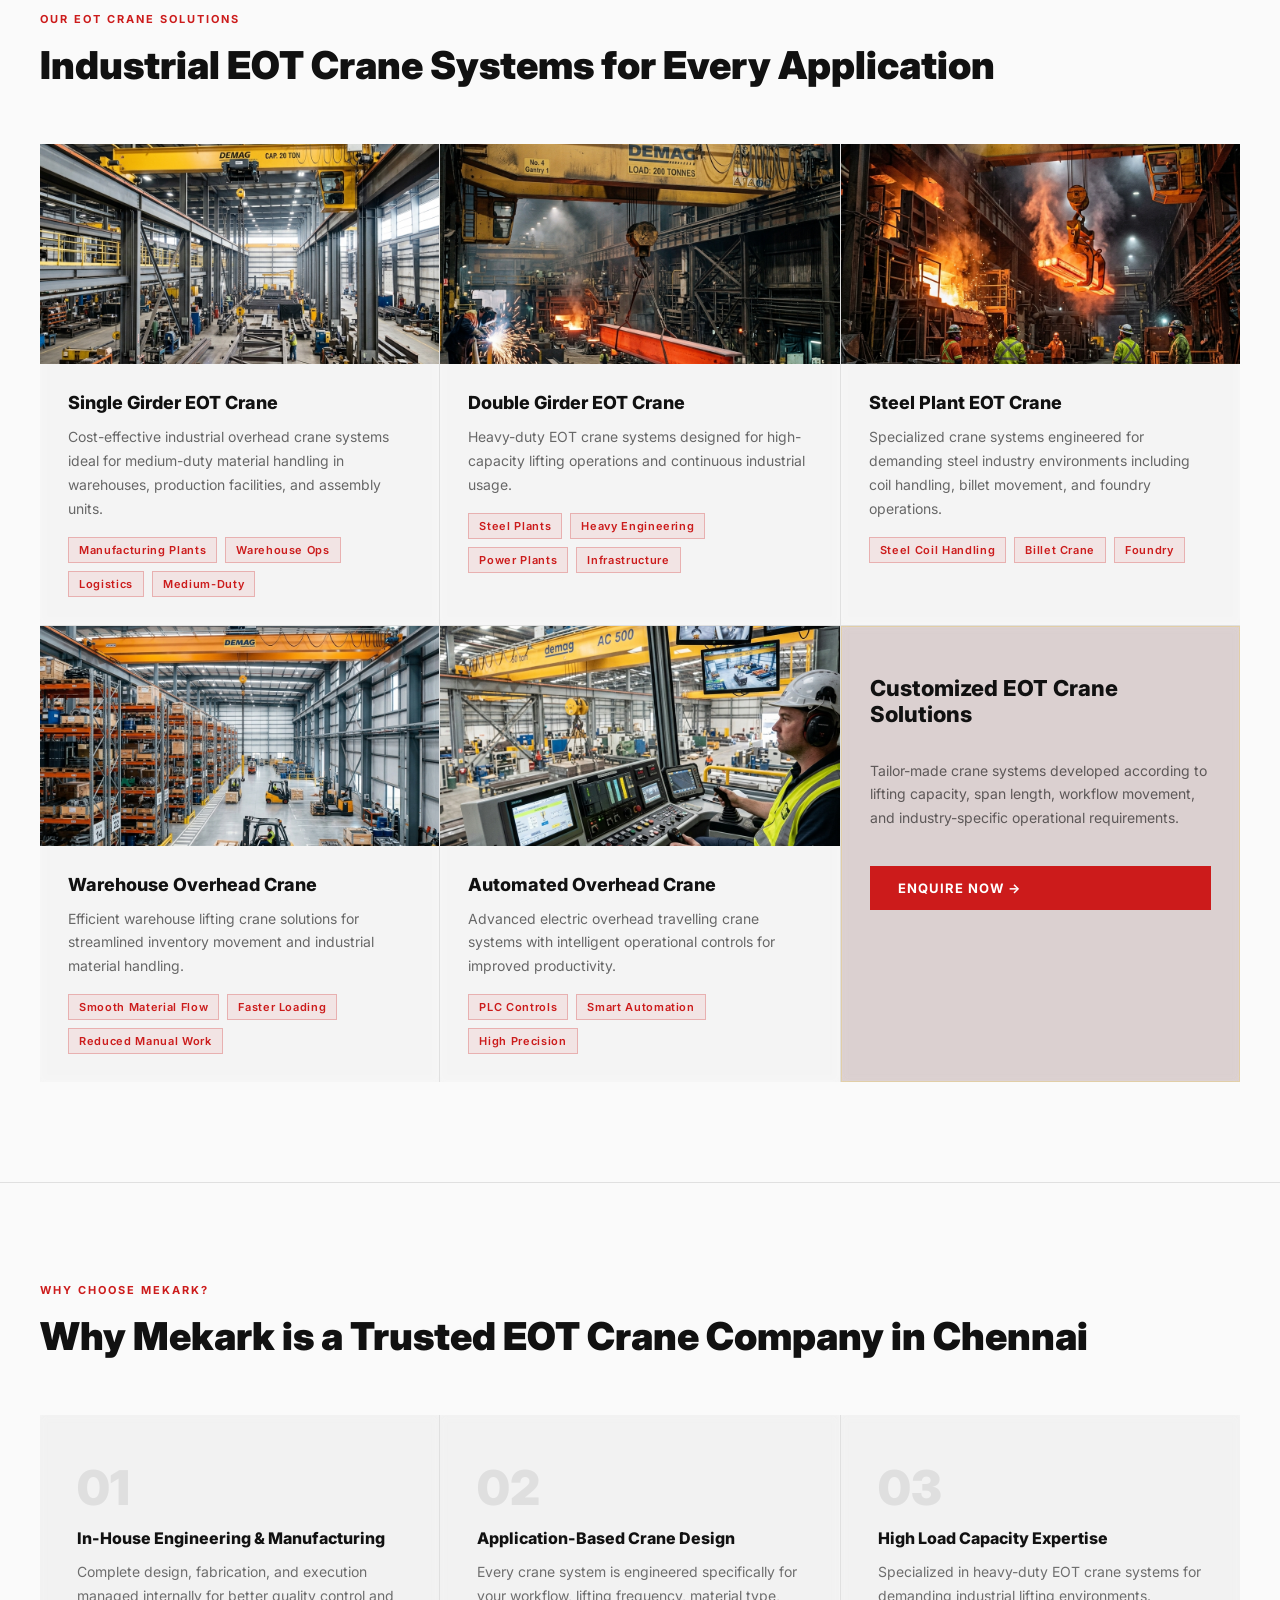
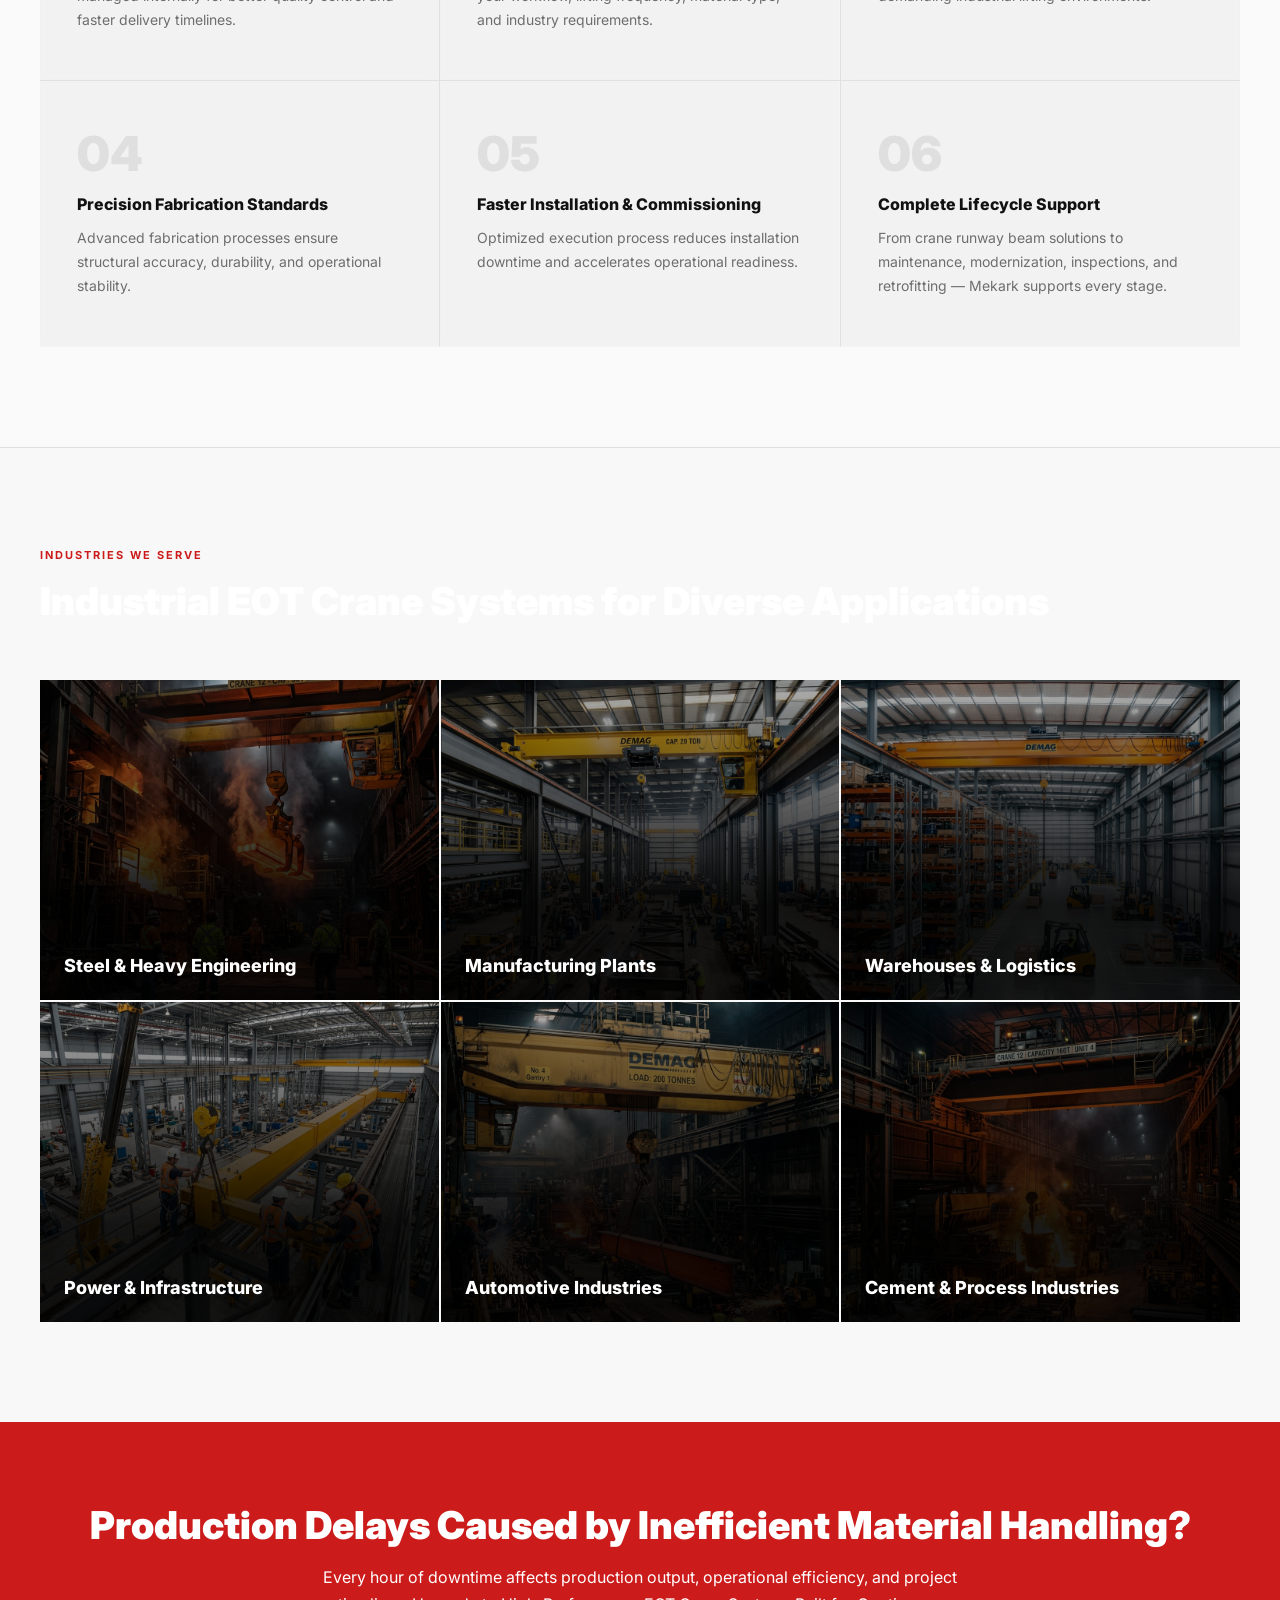
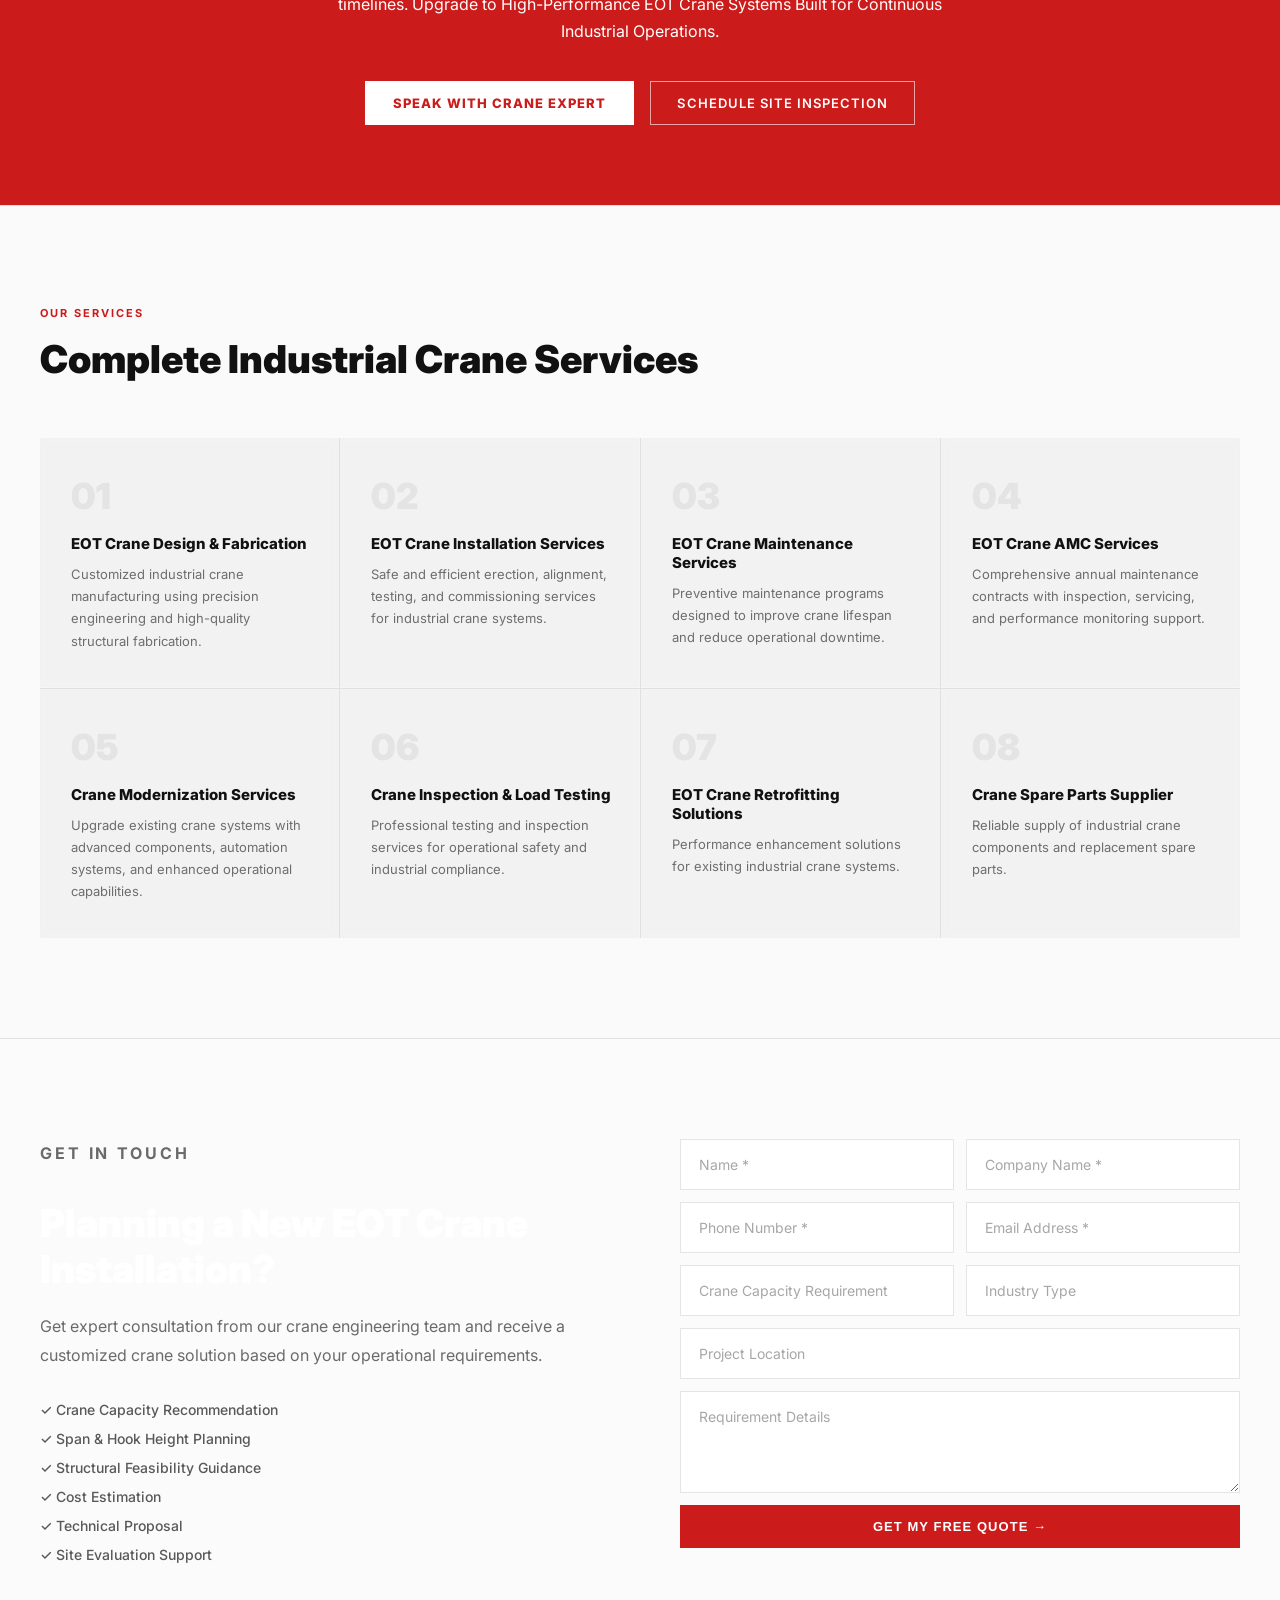
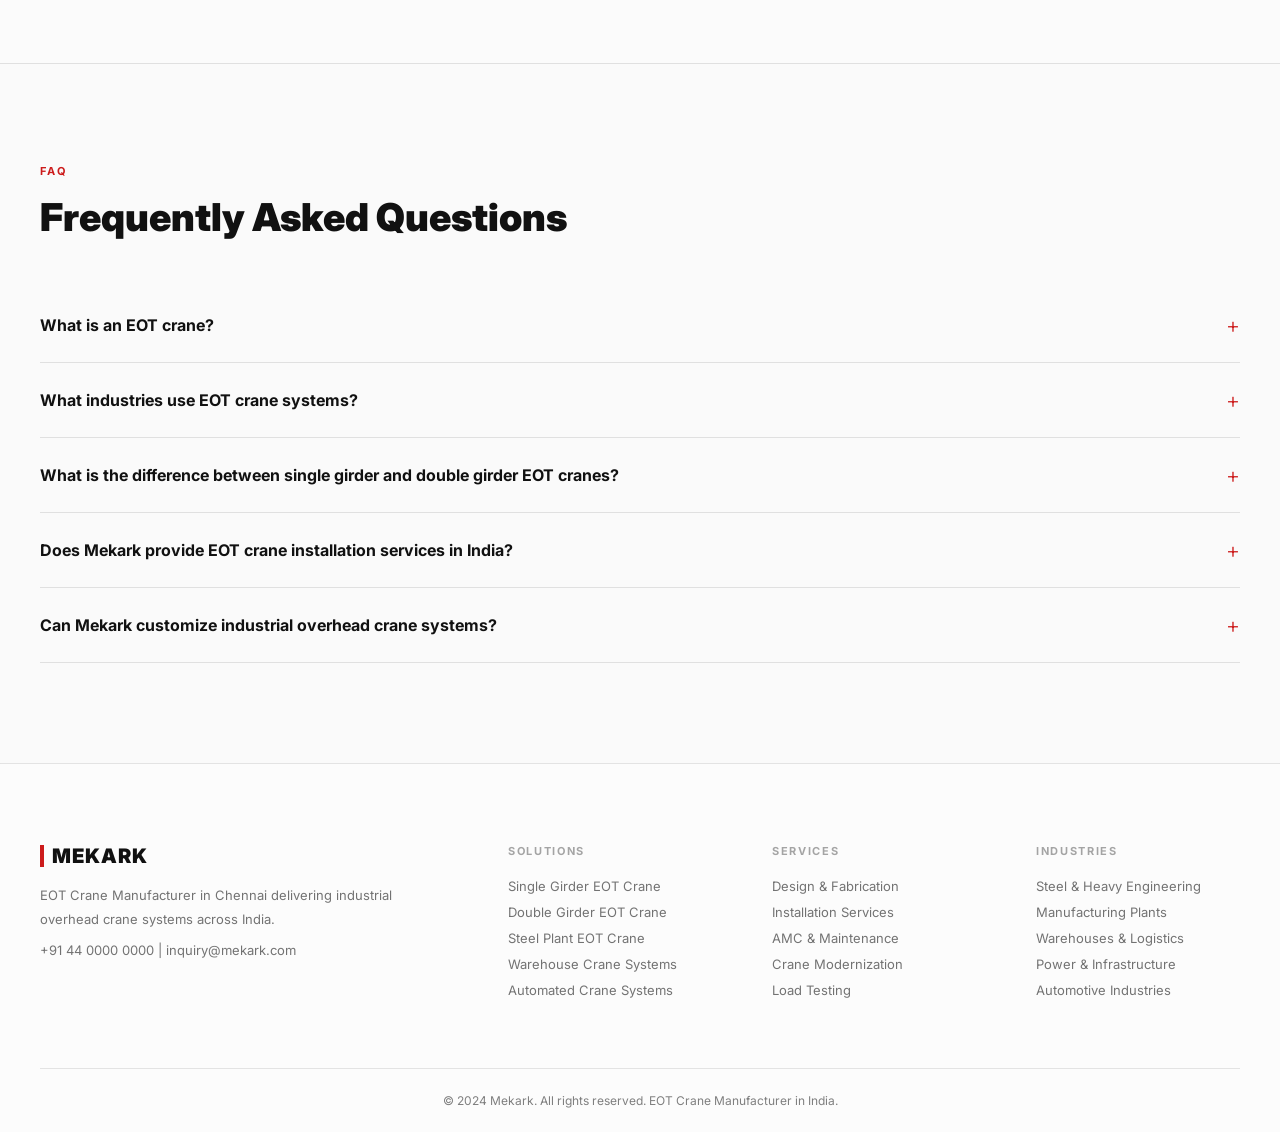
==== commit 6ca023d0: "Fix: dark gradient overlay on hero only, white text looks premium" ====
--- a/index.html
+++ b/index.html
@@ -131,7 +131,16 @@
 
 /* ===== HERO ===== */
 .hero{height:100vh;min-height:600px;display:flex;align-items:center;justify-content:center;position:relative}
-.hero-content{position:relative;z-index:2;text-align:left;max-width:760px;padding:0 40px;color:#111}
+/* Dark gradient overlay ONLY on hero so white text pops */
+.hero::before{
+  content:'';
+  position:absolute;
+  inset:0;
+  background:linear-gradient(120deg,rgba(0,0,0,0.70) 0%,rgba(0,0,0,0.45) 55%,rgba(0,0,0,0.10) 100%);
+  z-index:1;
+  pointer-events:none;
+}
+.hero-content{position:relative;z-index:2;text-align:left;max-width:760px;padding:0 40px;color:#fff}
 .hero-label{font-size:11px;font-weight:700;letter-spacing:.18em;color:var(--red);margin-bottom:20px;opacity:0;transform:translateY(20px);animation:fadeUp .8s .3s forwards}
 .hero-title{font-size:clamp(44px,6vw,88px);font-weight:900;line-height:1.0;margin-bottom:24px;opacity:0;transform:translateY(30px);animation:fadeUp .9s .5s forwards}
 .hero-sub{font-size:18px;font-weight:400;color:rgba(0,0,0,0.75);margin-bottom:40px;max-width:520px;line-height:1.6;opacity:0;transform:translateY(20px);animation:fadeUp .8s .7s forwards}
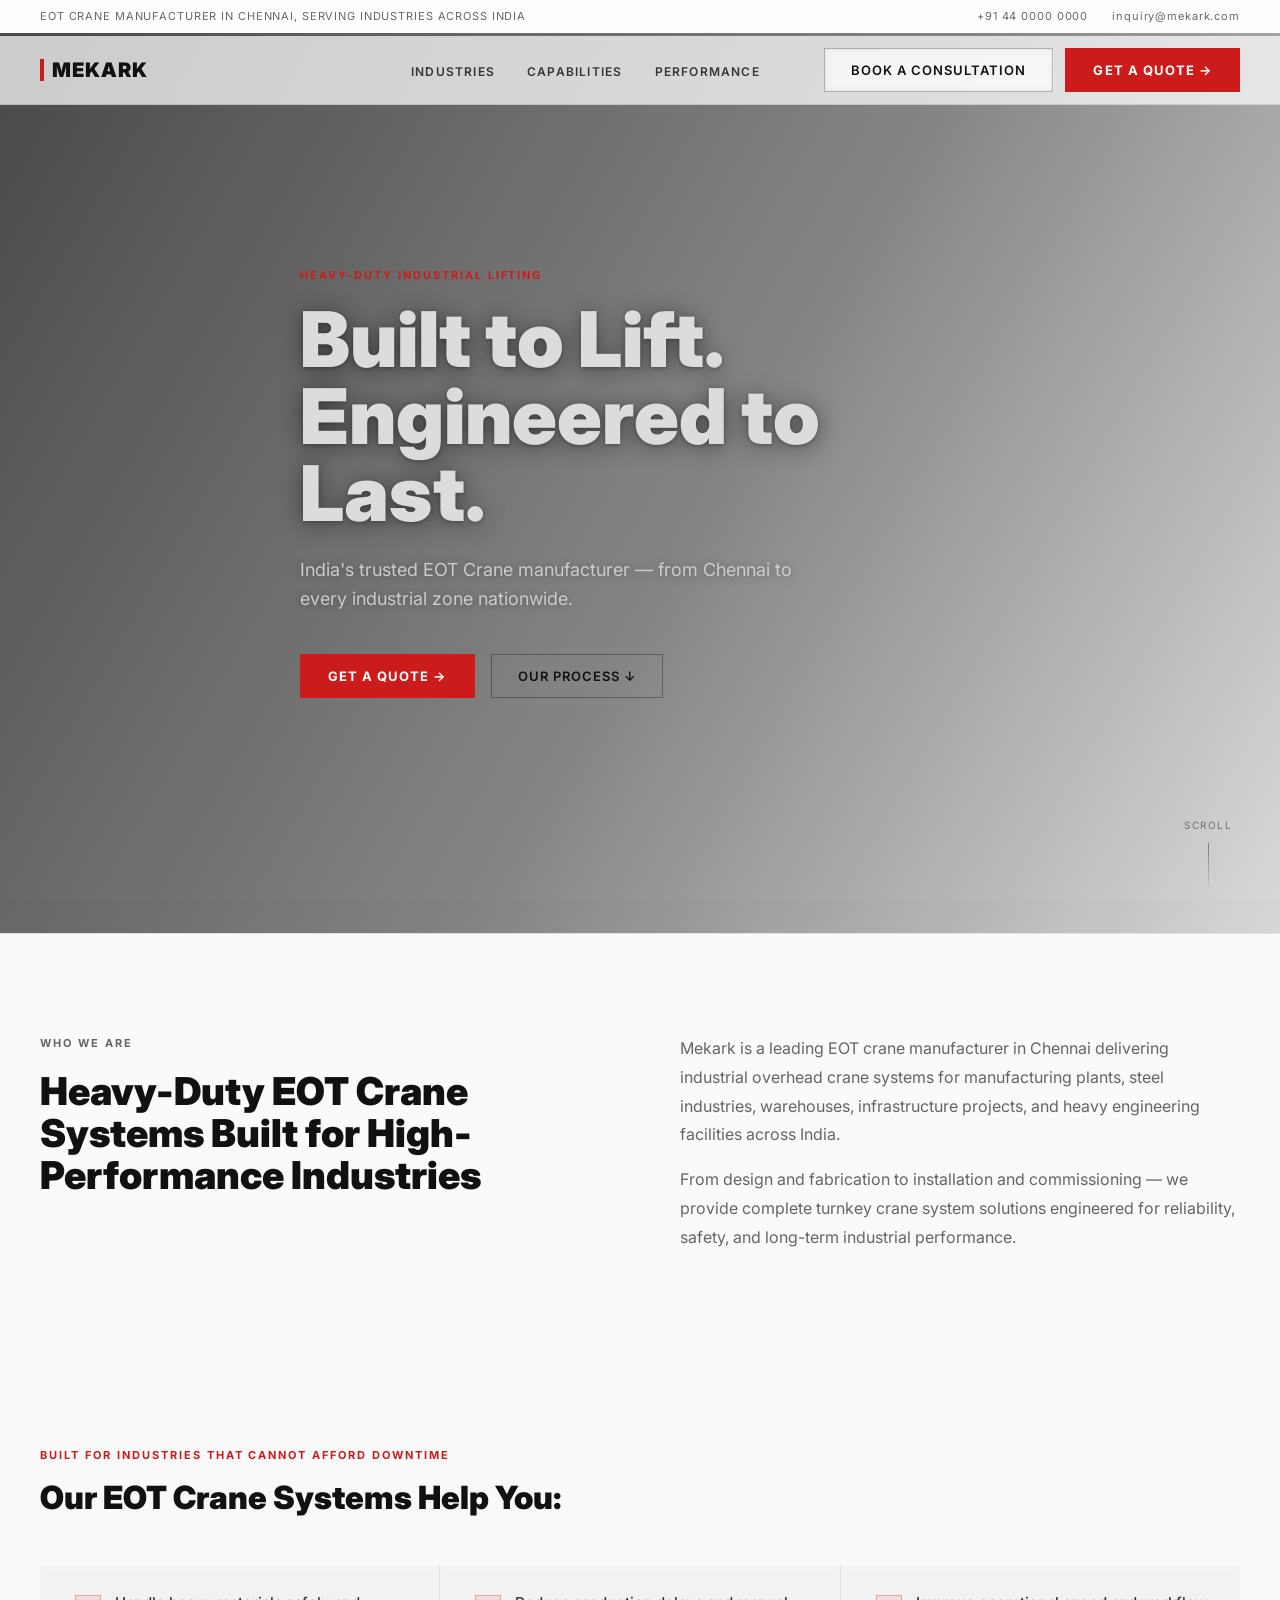
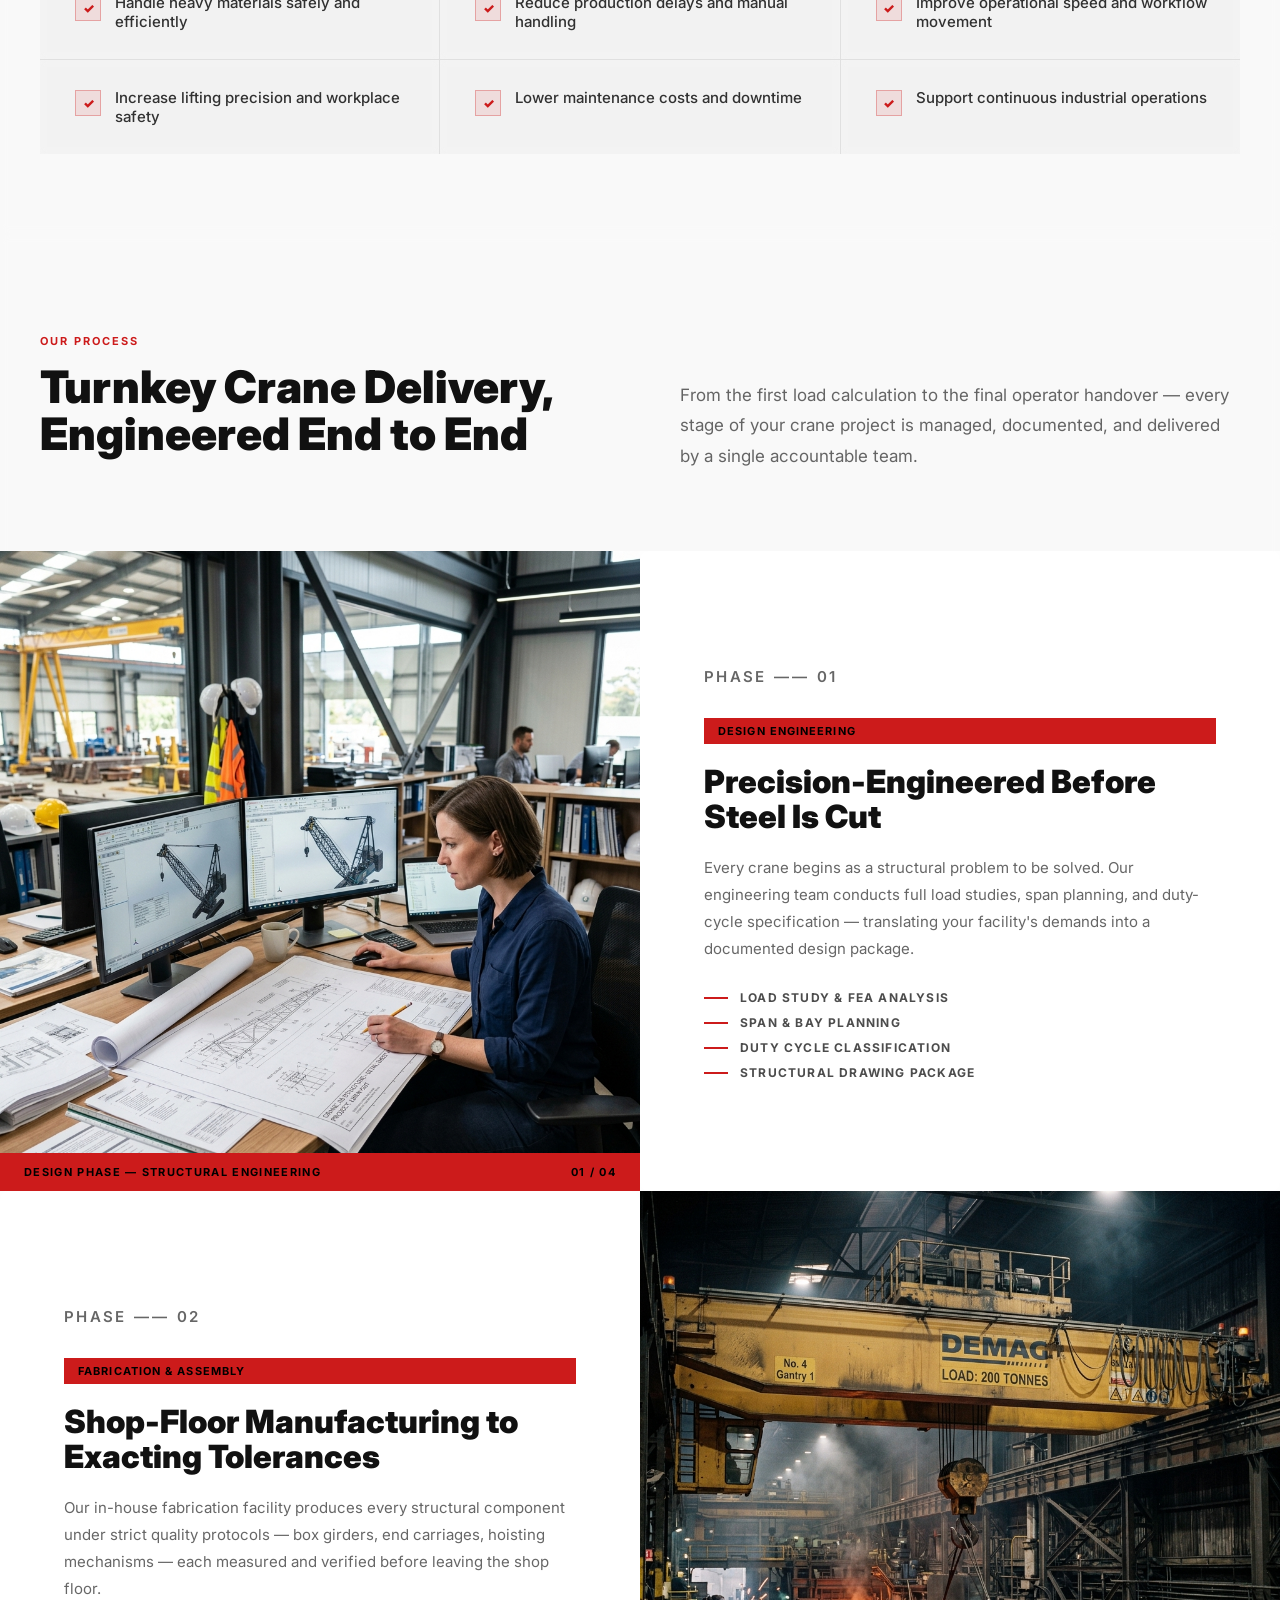
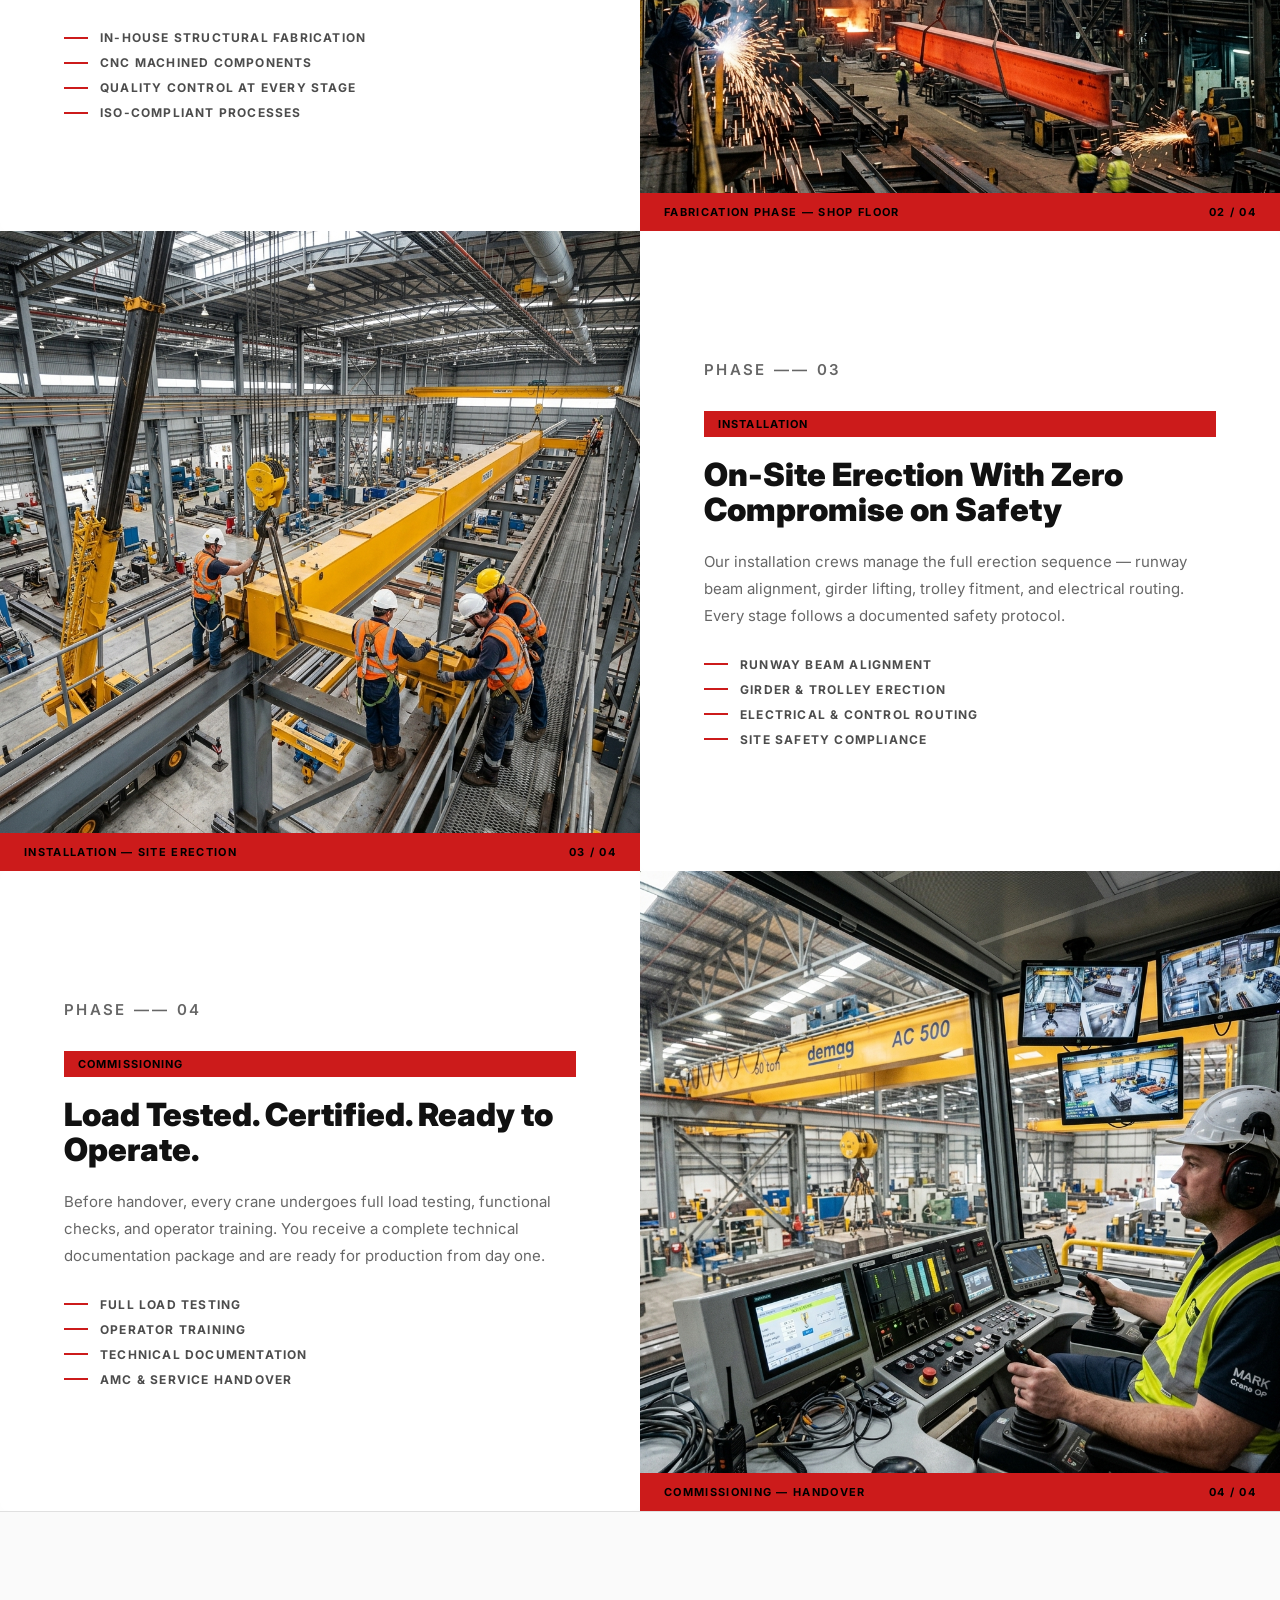
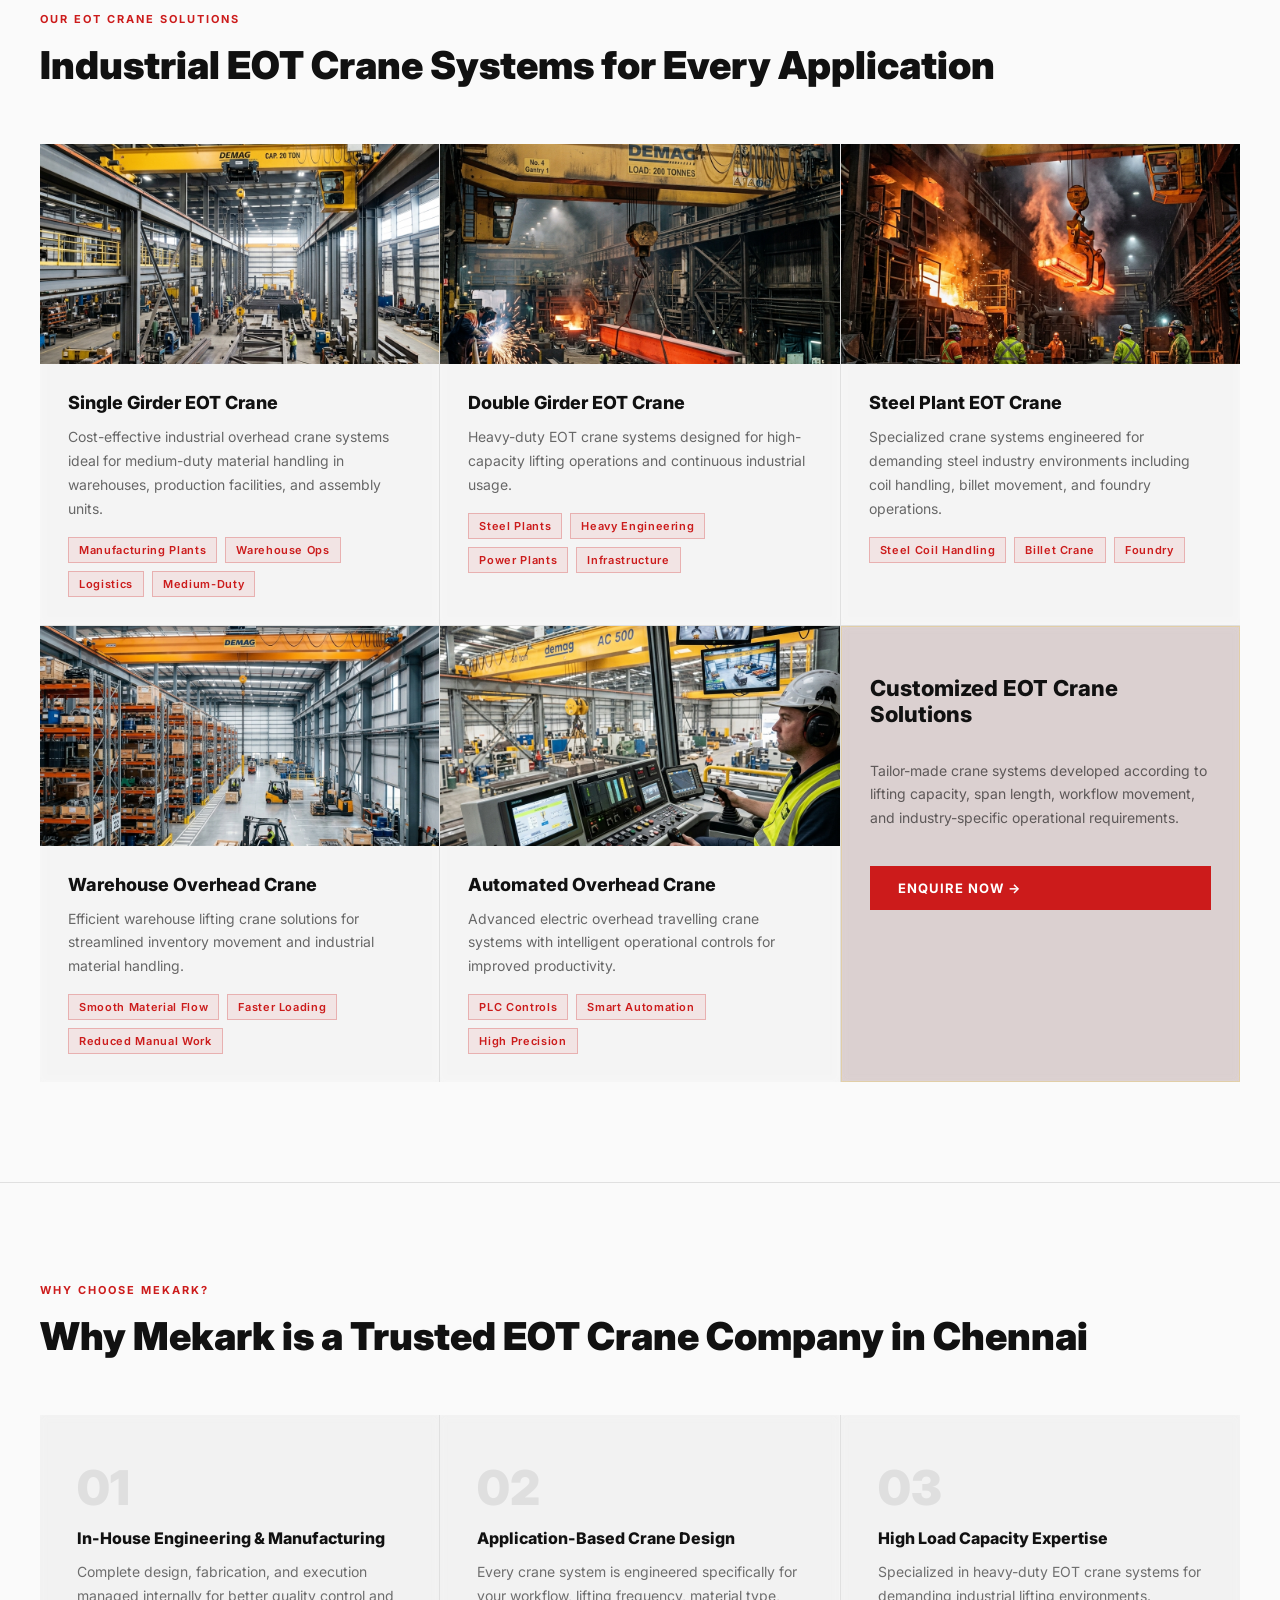
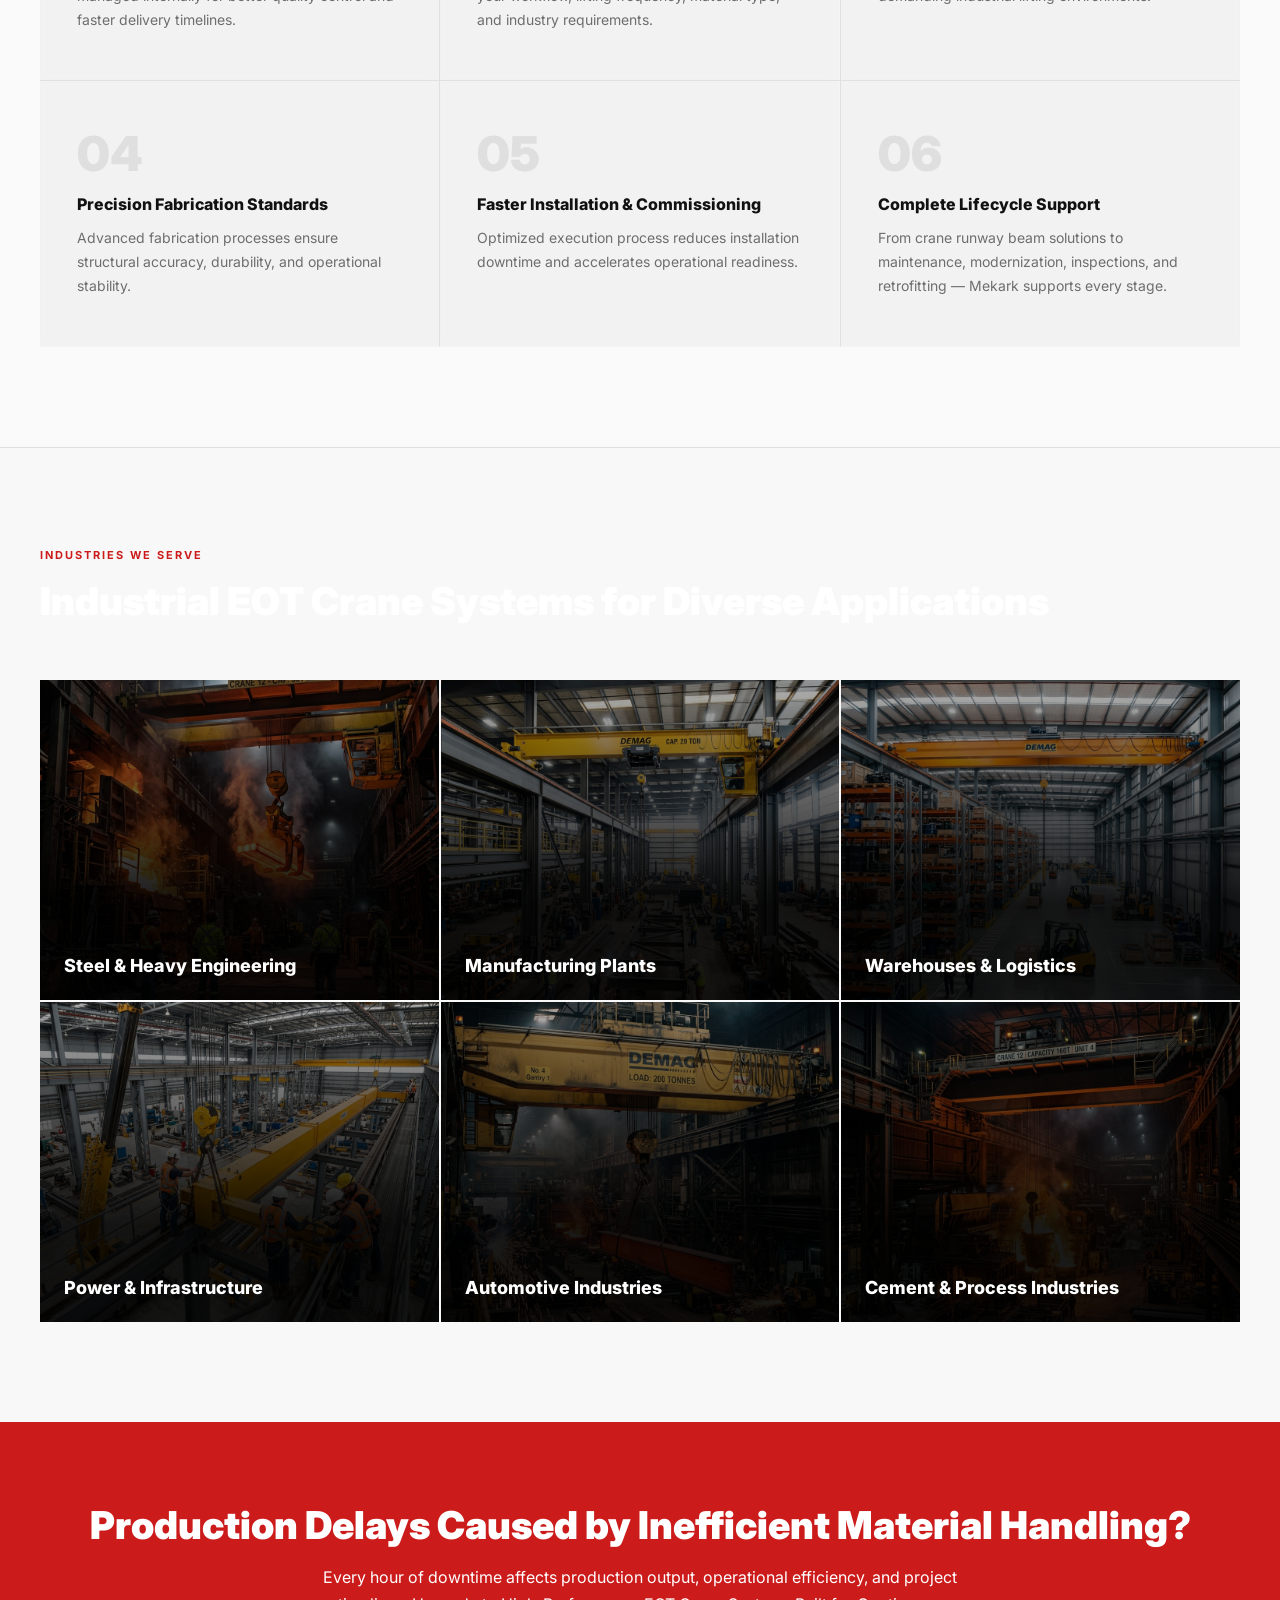
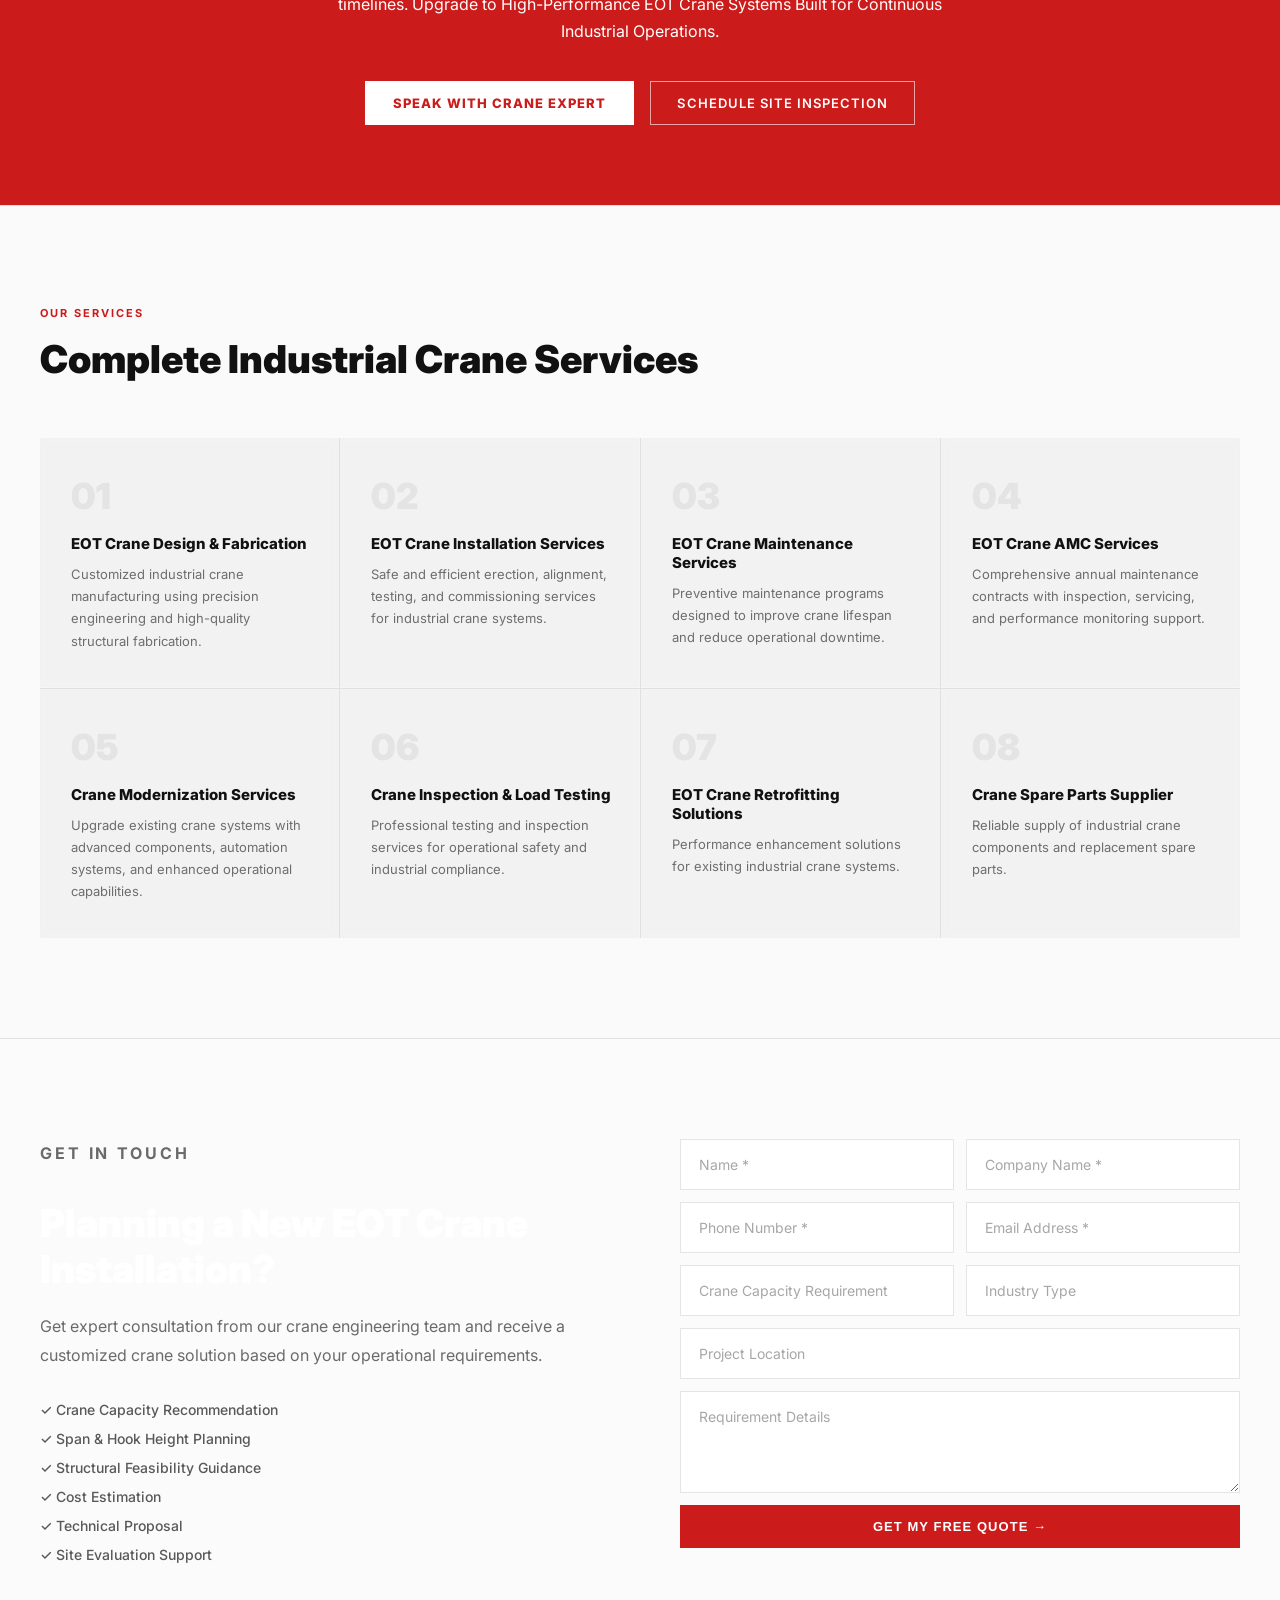
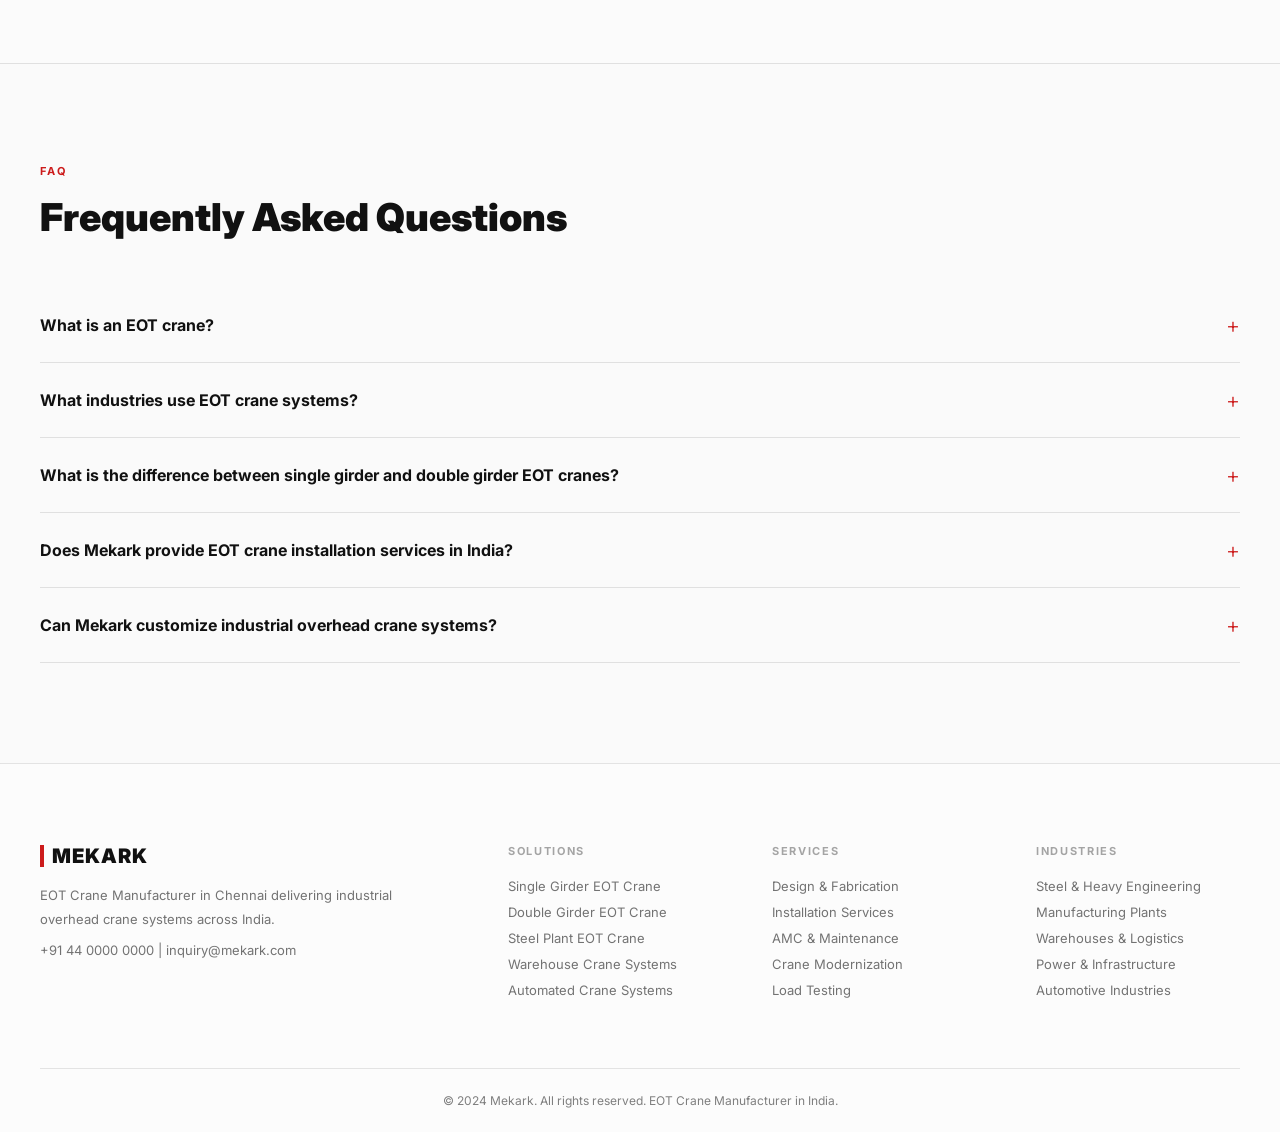
==== commit 0e7357b8: "Style: hero text changed to light ash grey #DCDCDC" ====
--- a/index.html
+++ b/index.html
@@ -48,9 +48,9 @@
 .urgency-strip h2,.urgency-strip p{color:#fff!important}
 /* Industry overlay keeps white */
 .industry-overlay h4,.industry-overlay p{color:#fff!important}
-/* Hero title — WHITE with shadow for contrast over video */
-.hero-title{color:#fff!important;text-shadow:0 2px 24px rgba(0,0,0,0.55),0 1px 4px rgba(0,0,0,0.4)}
-.hero-sub{color:rgba(255,255,255,0.90)!important;text-shadow:0 1px 8px rgba(0,0,0,0.45)}
+/* Hero title — light ash colour, contrast over dark hero overlay */
+.hero-title{color:#DCDCDC!important;text-shadow:0 2px 24px rgba(0,0,0,0.45),0 1px 4px rgba(0,0,0,0.3)}
+.hero-sub{color:rgba(210,210,210,0.92)!important;text-shadow:0 1px 8px rgba(0,0,0,0.35)}
 /* Contact benefits list */
 .contact-benefits li{color:rgba(0,0,0,0.70)}
 /* Footer */
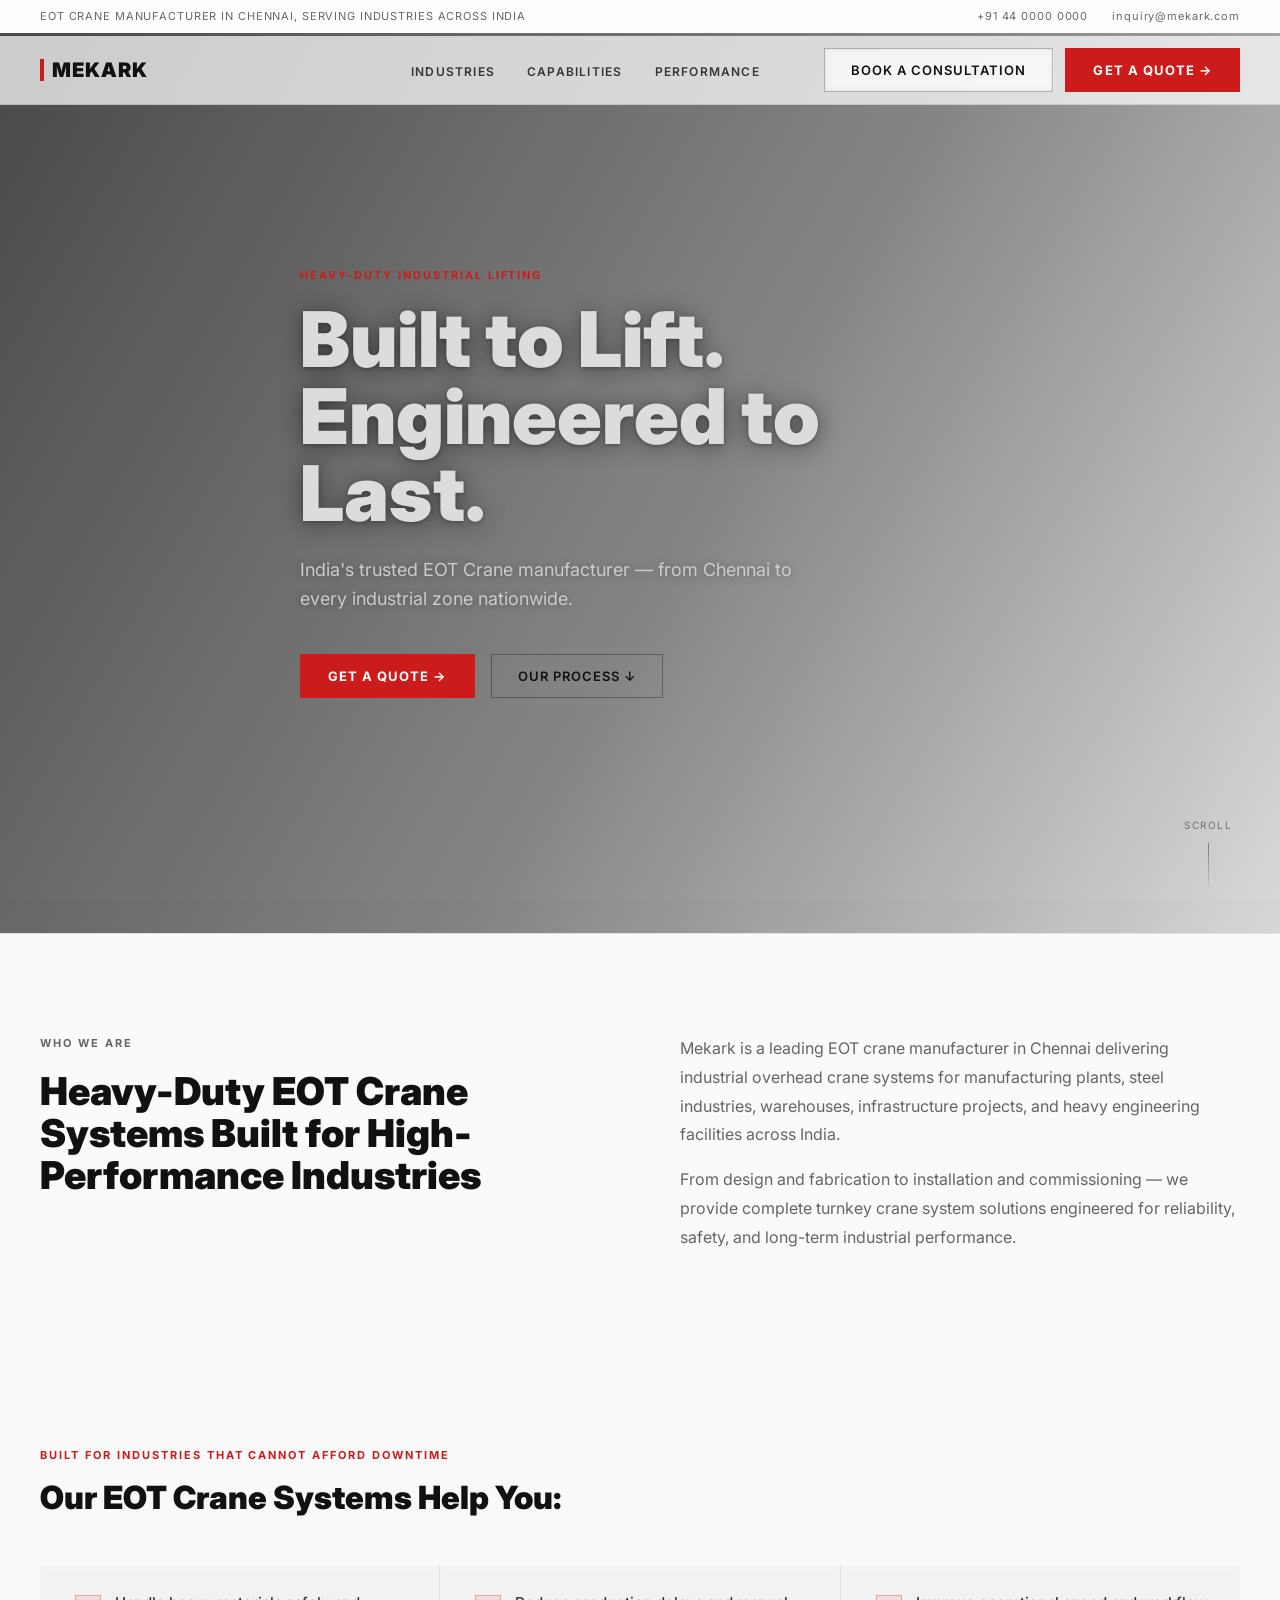
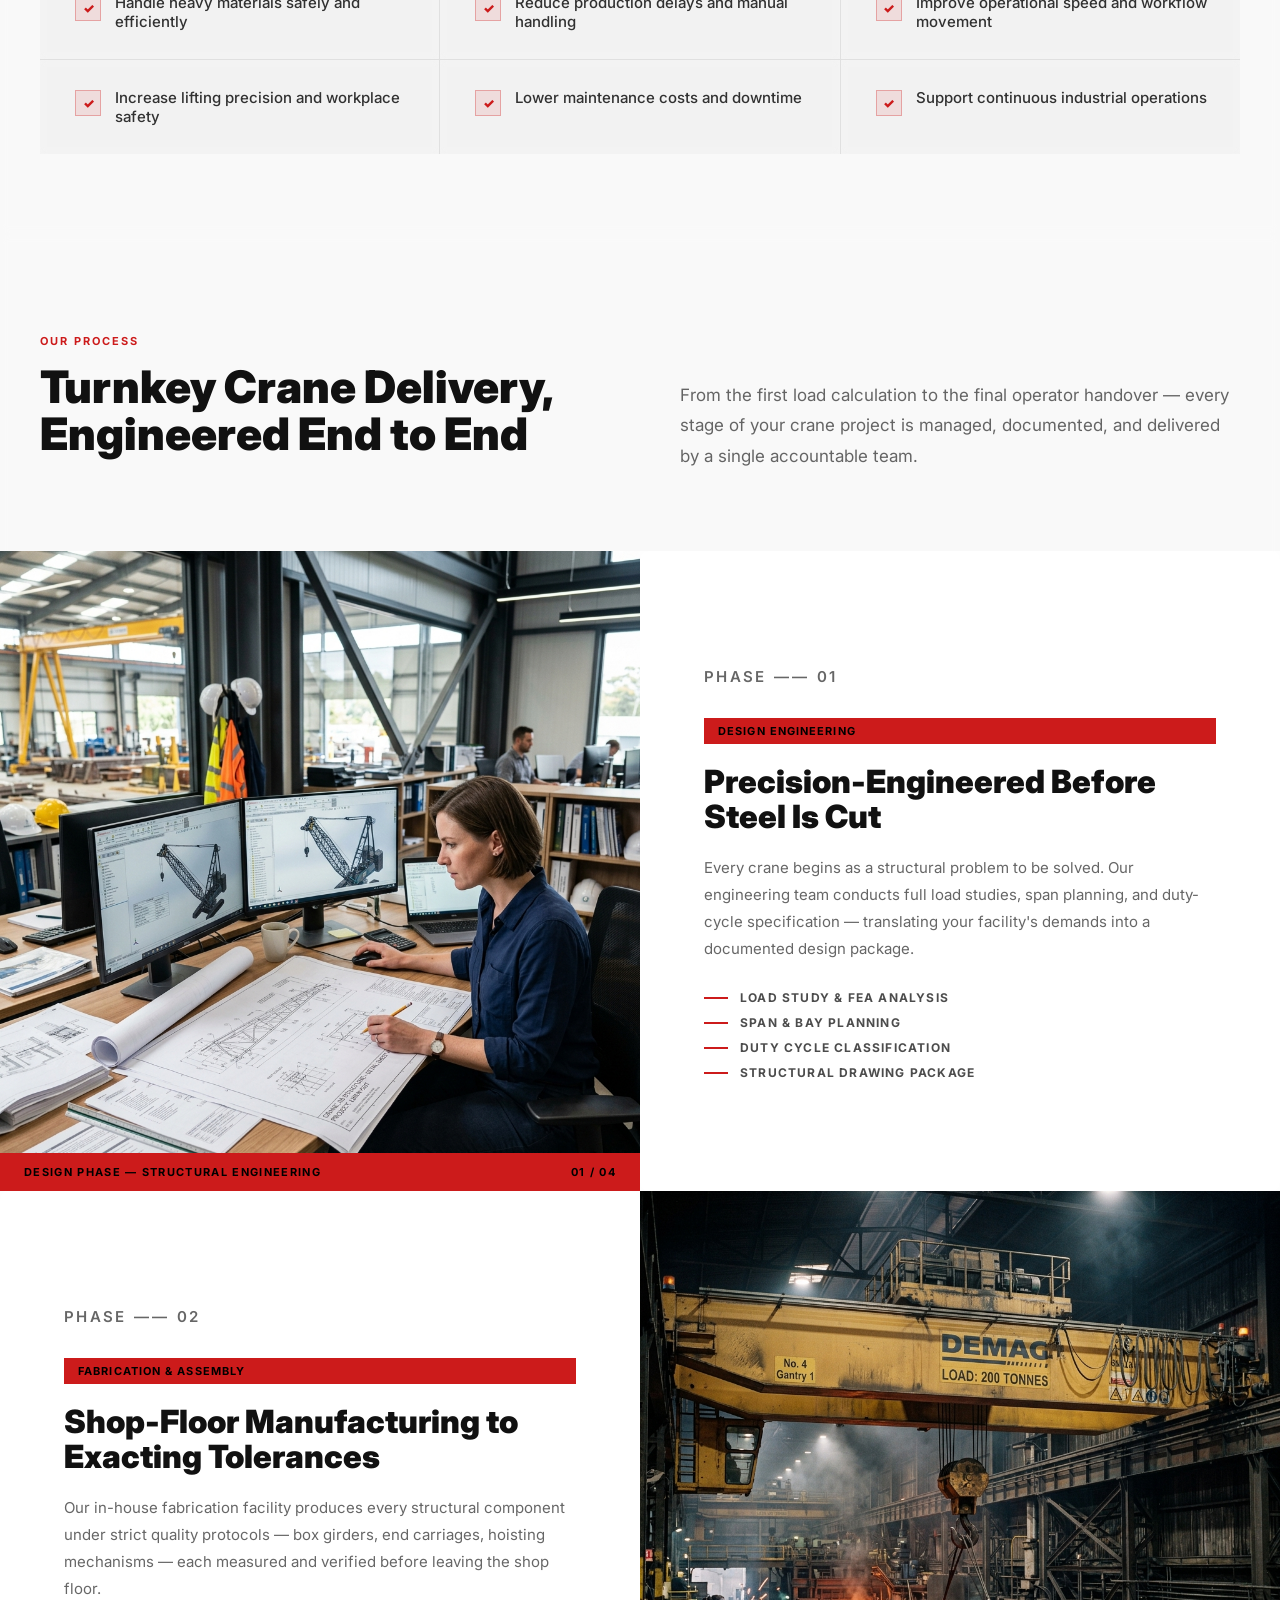
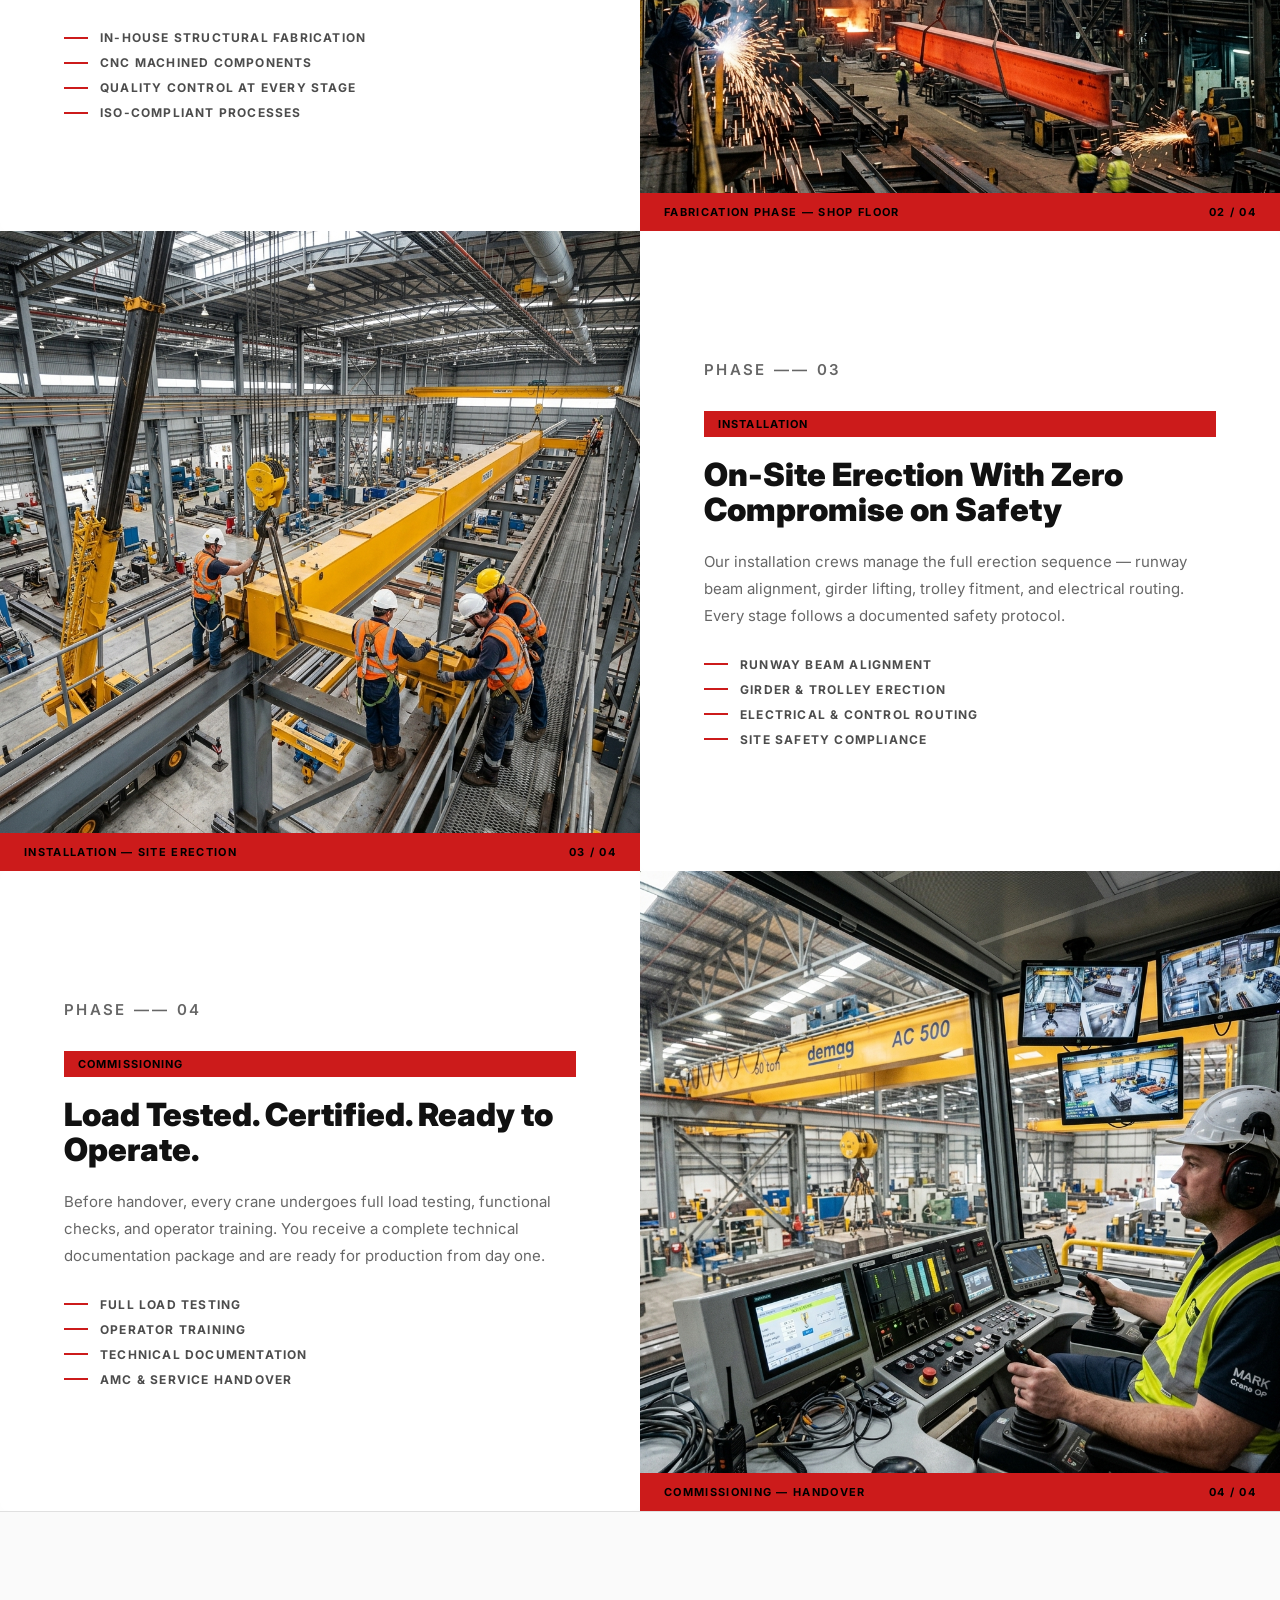
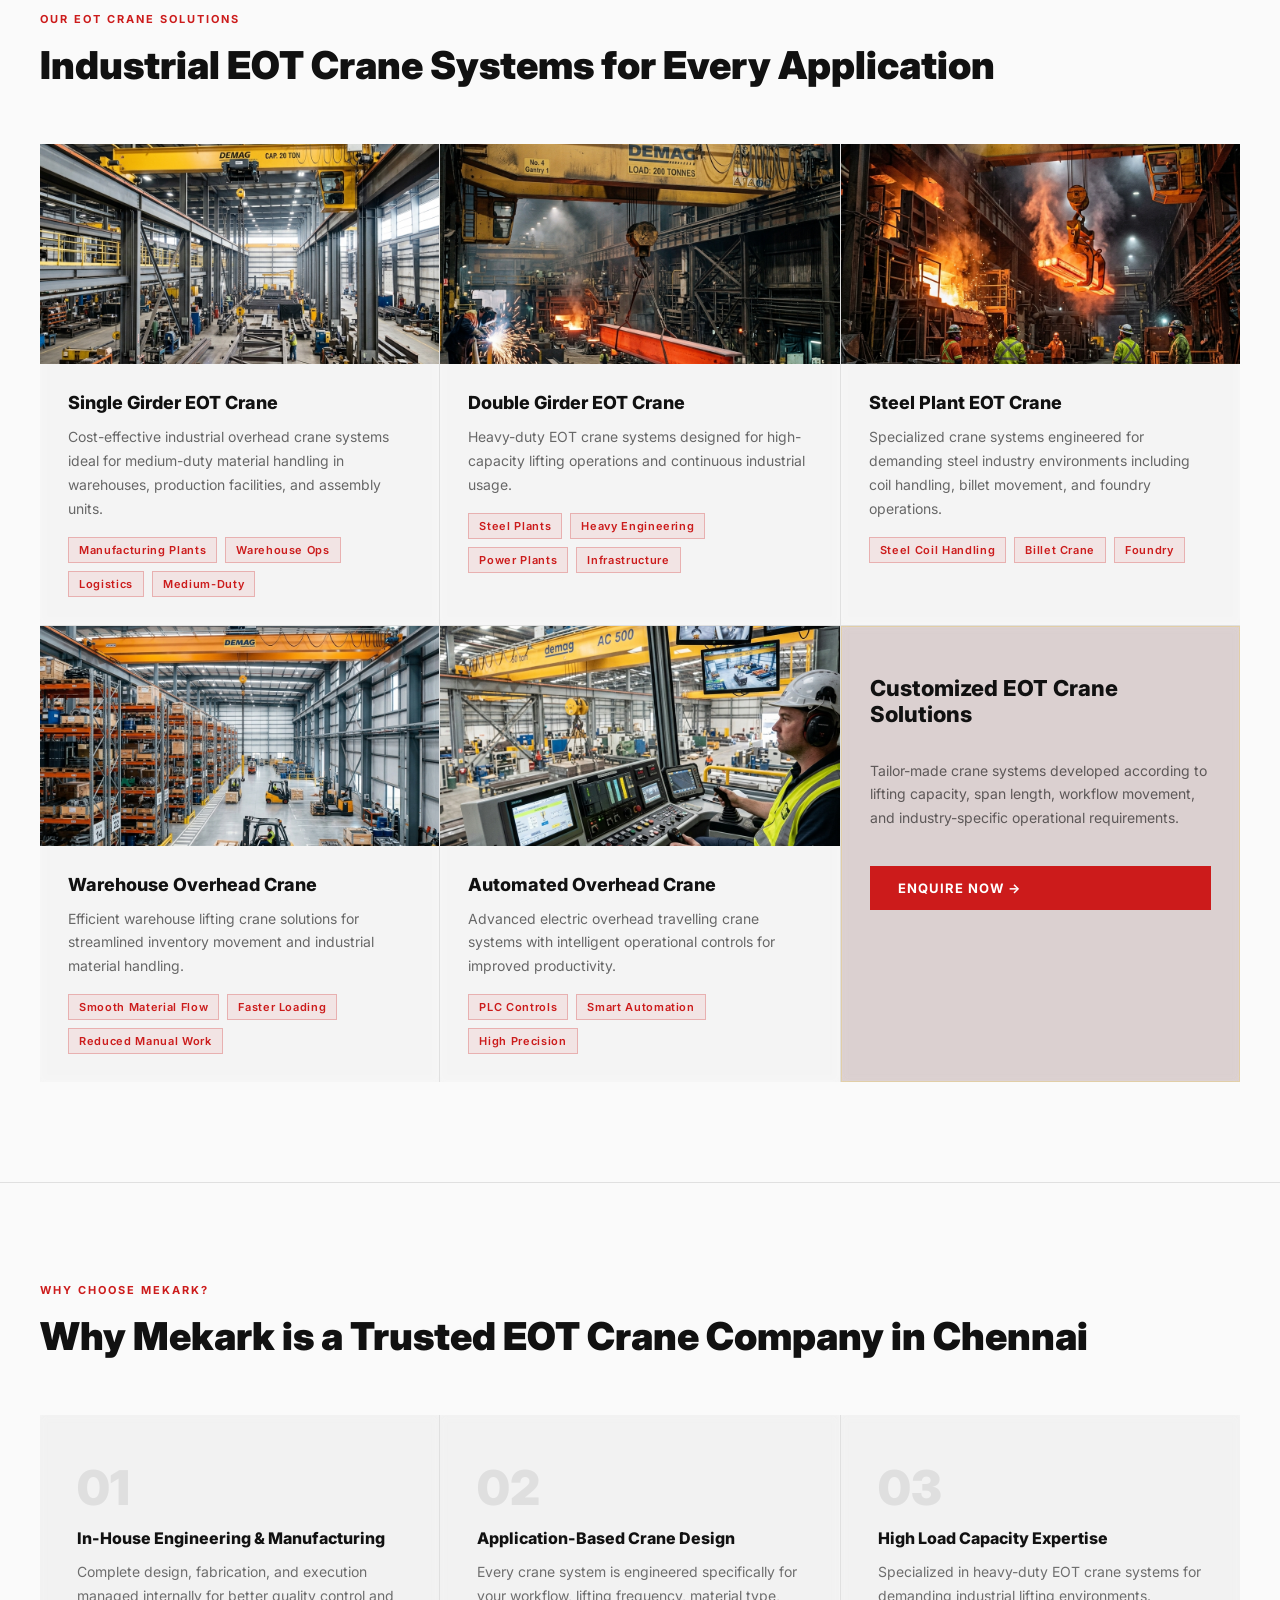
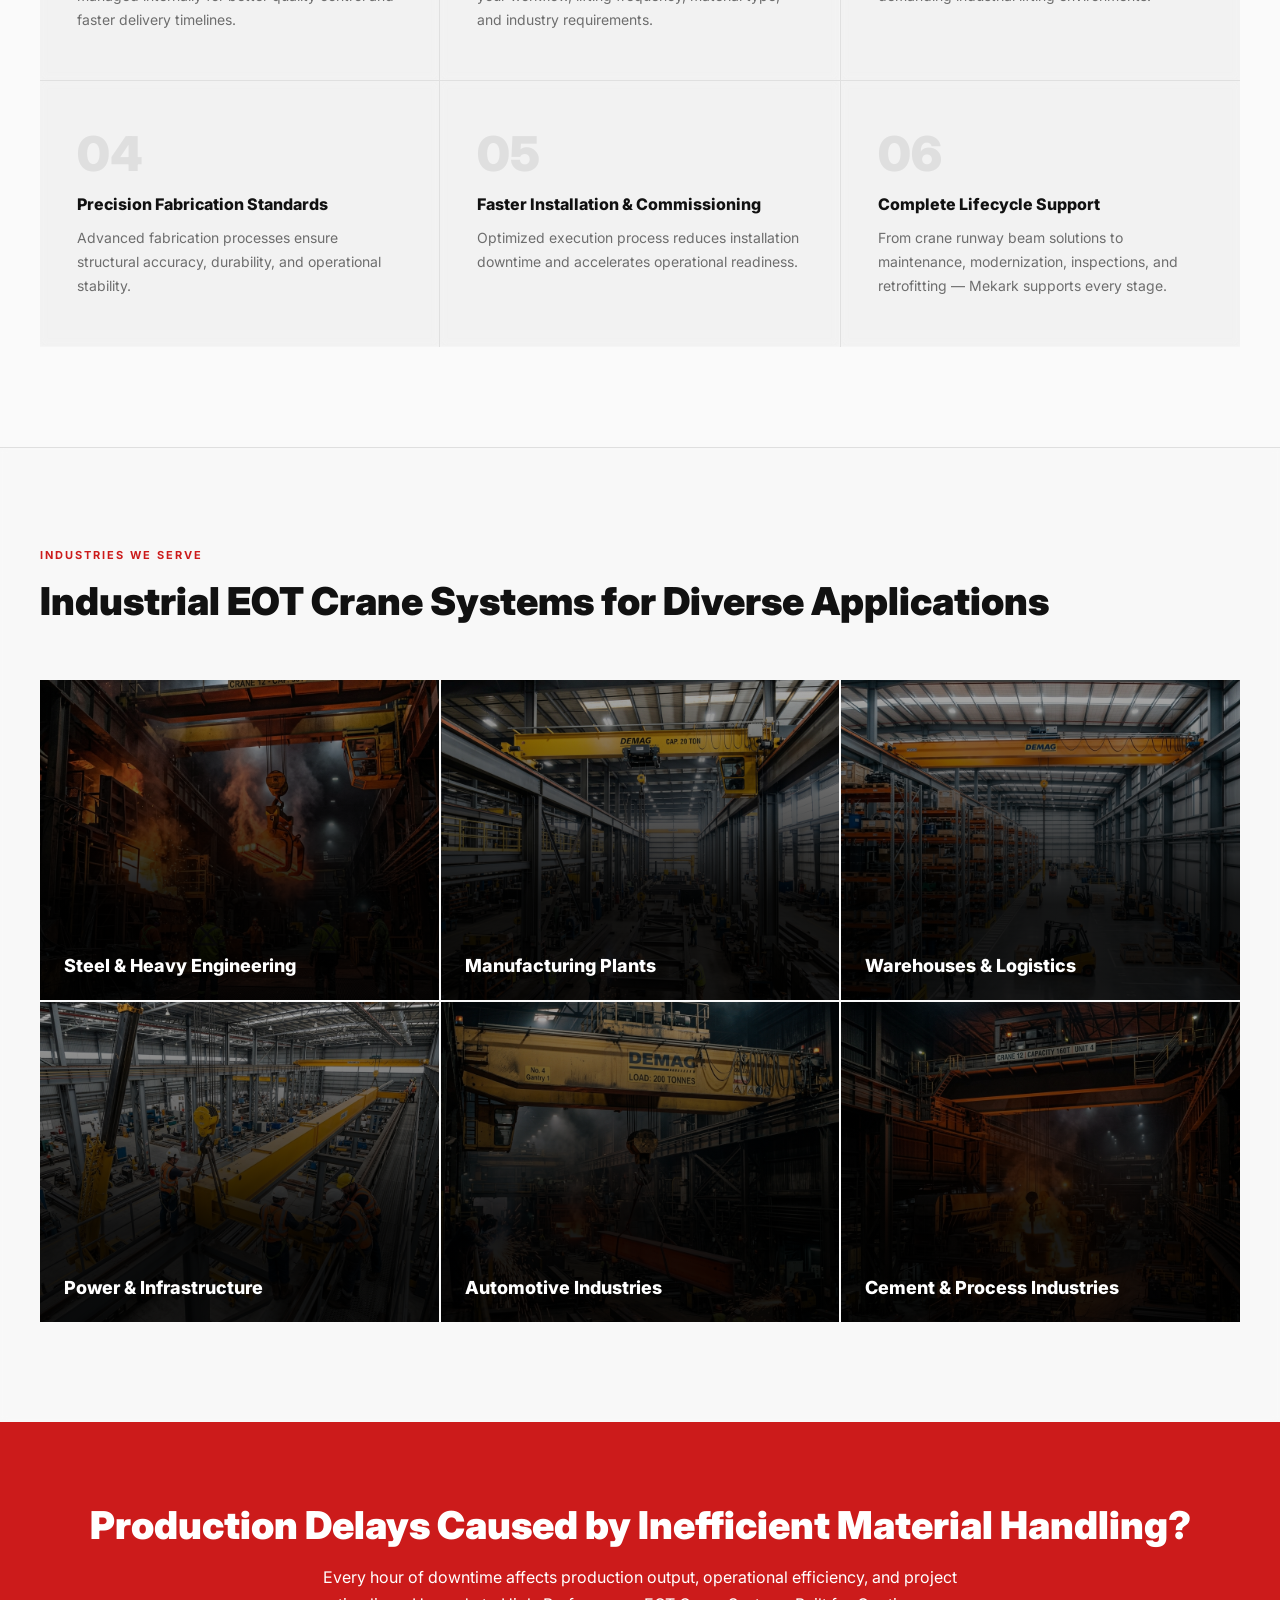
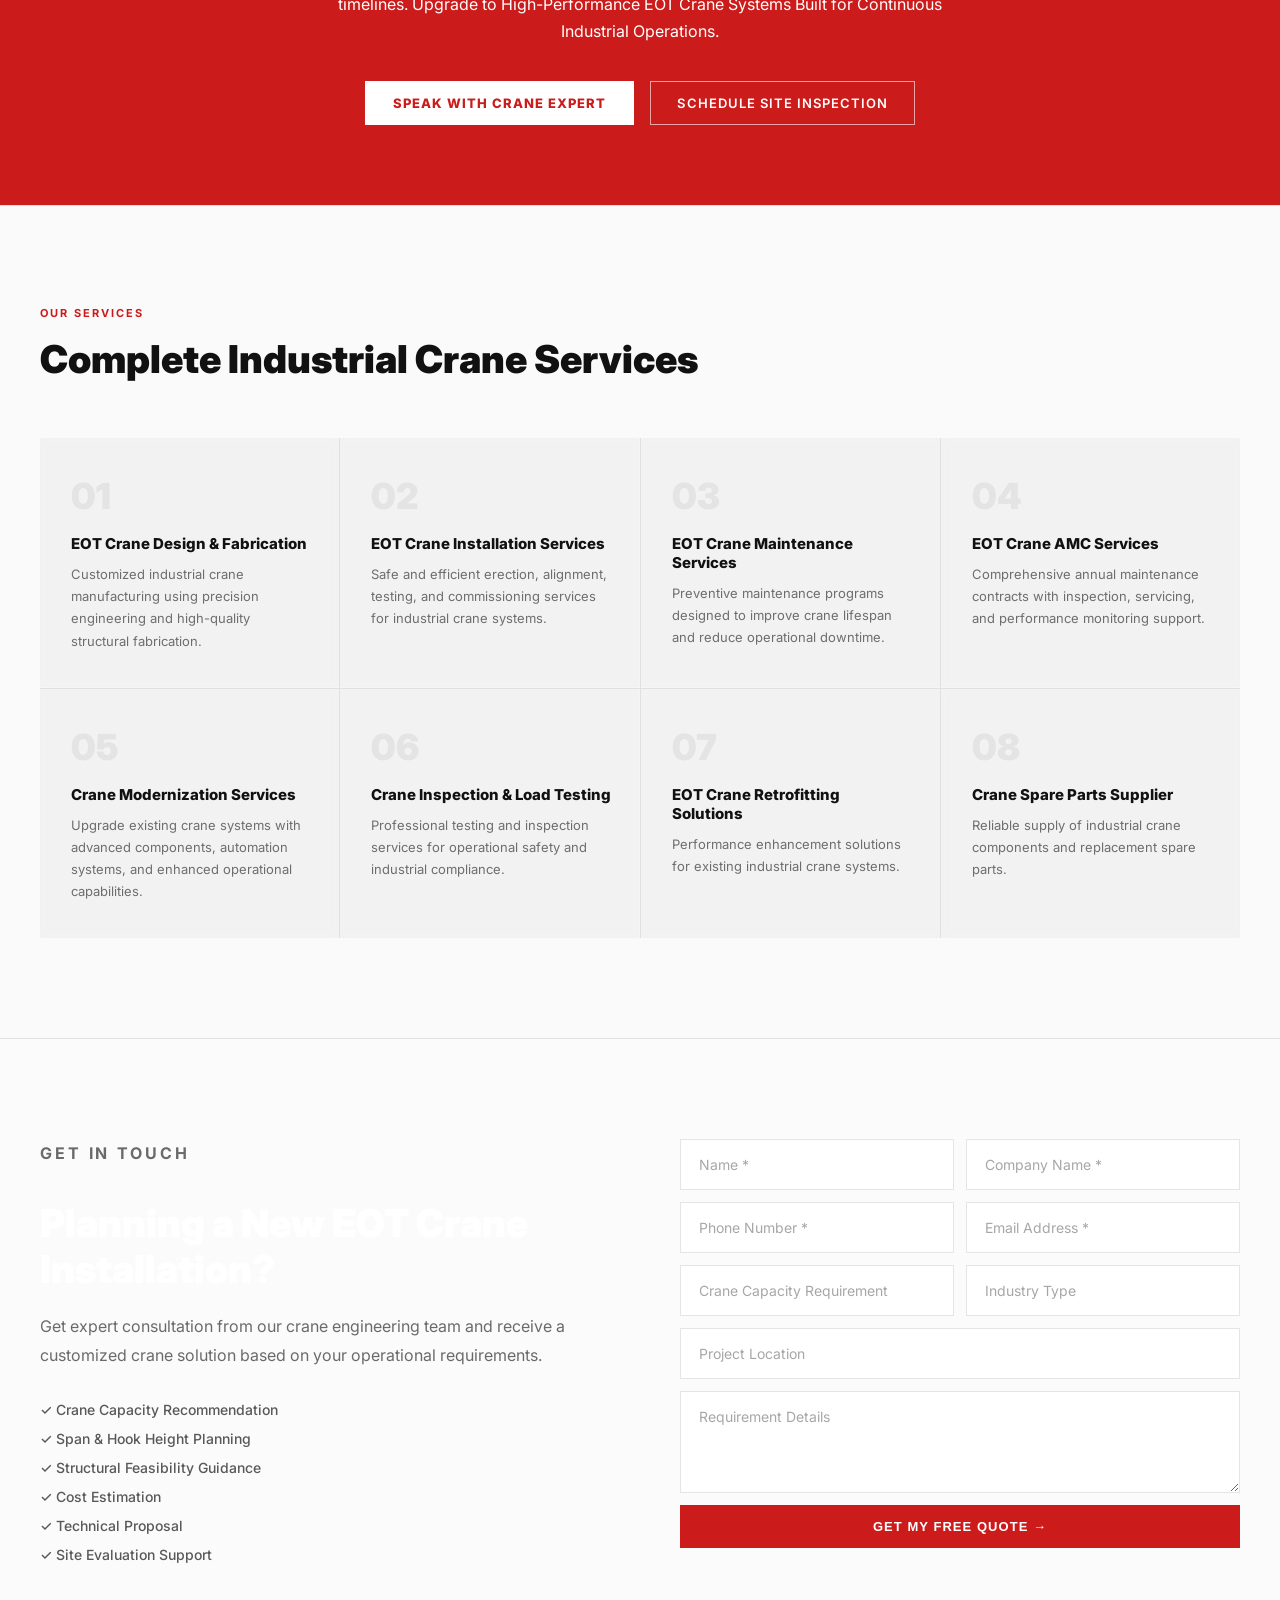
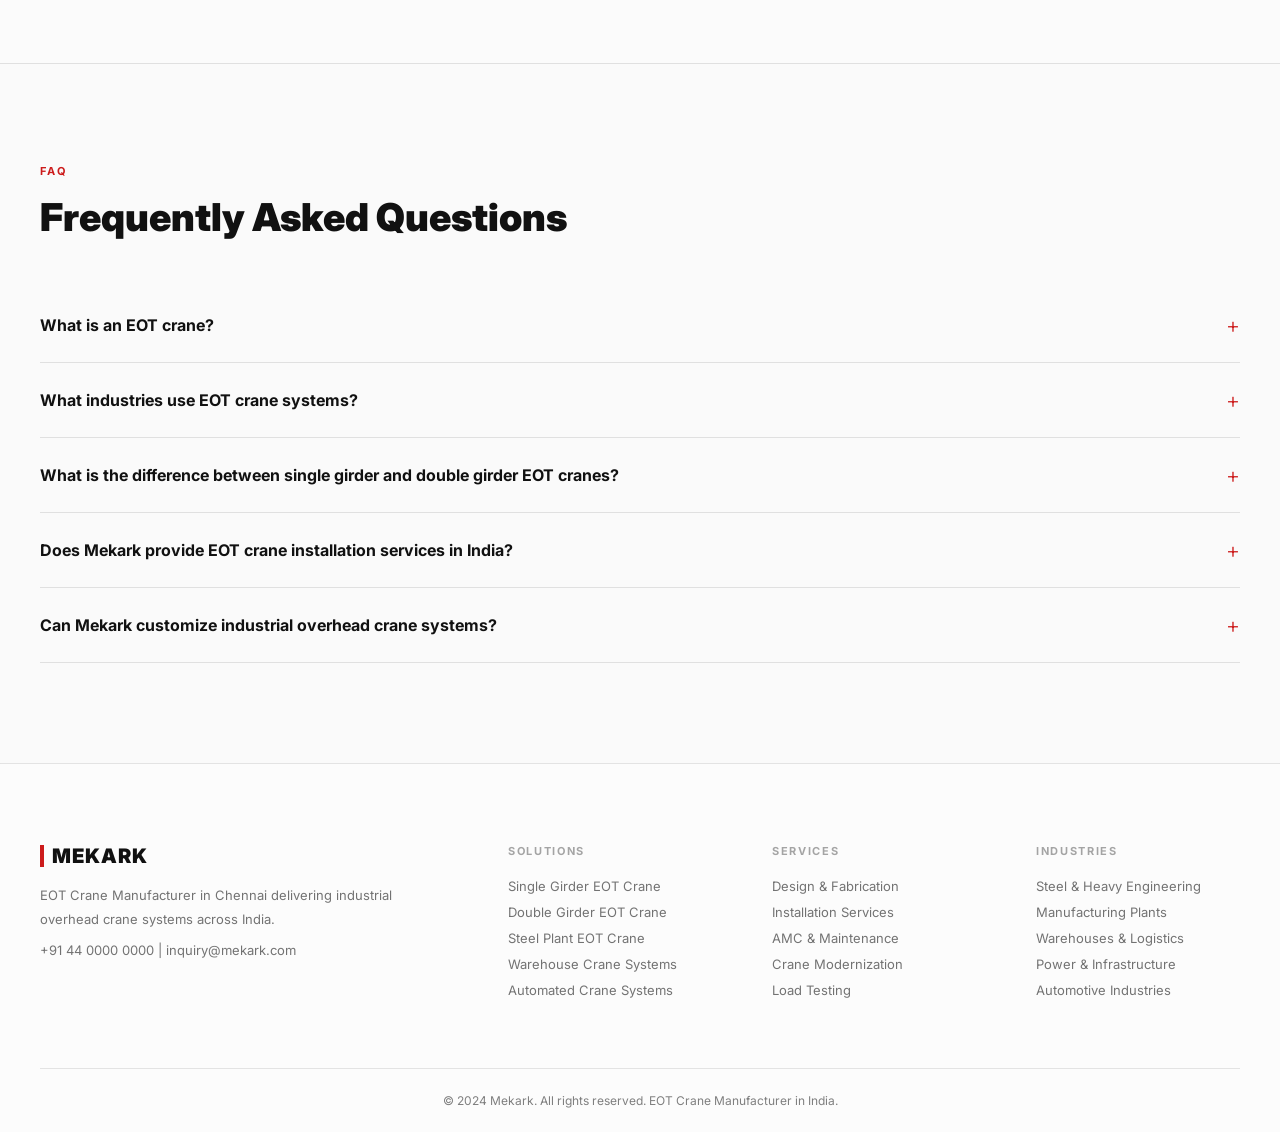
==== commit 358cc605: "Fix: industries section heading color white to black" ====
--- a/index.html
+++ b/index.html
@@ -225,7 +225,7 @@
 
 /* ===== INDUSTRIES ===== */
 .industries-section{padding:100px 0;background:rgba(255,255,255,0.55);backdrop-filter:blur(3px);border-top:1px solid var(--border)}
-.industries-section h2{font-size:clamp(26px,3vw,44px);font-weight:900;color:#fff;margin-bottom:56px}
+.industries-section h2{font-size:clamp(26px,3vw,44px);font-weight:900;color:#111;margin-bottom:56px}
 .industries-grid{display:grid;grid-template-columns:repeat(3,1fr);gap:2px}
 .industry-card{position:relative;height:320px;overflow:hidden;cursor:pointer}
 .industry-card::before{content:'';position:absolute;inset:0;background:linear-gradient(to top,rgba(0,0,0,0.9) 30%,rgba(0,0,0,0.3) 100%);z-index:1;transition:all .4s}
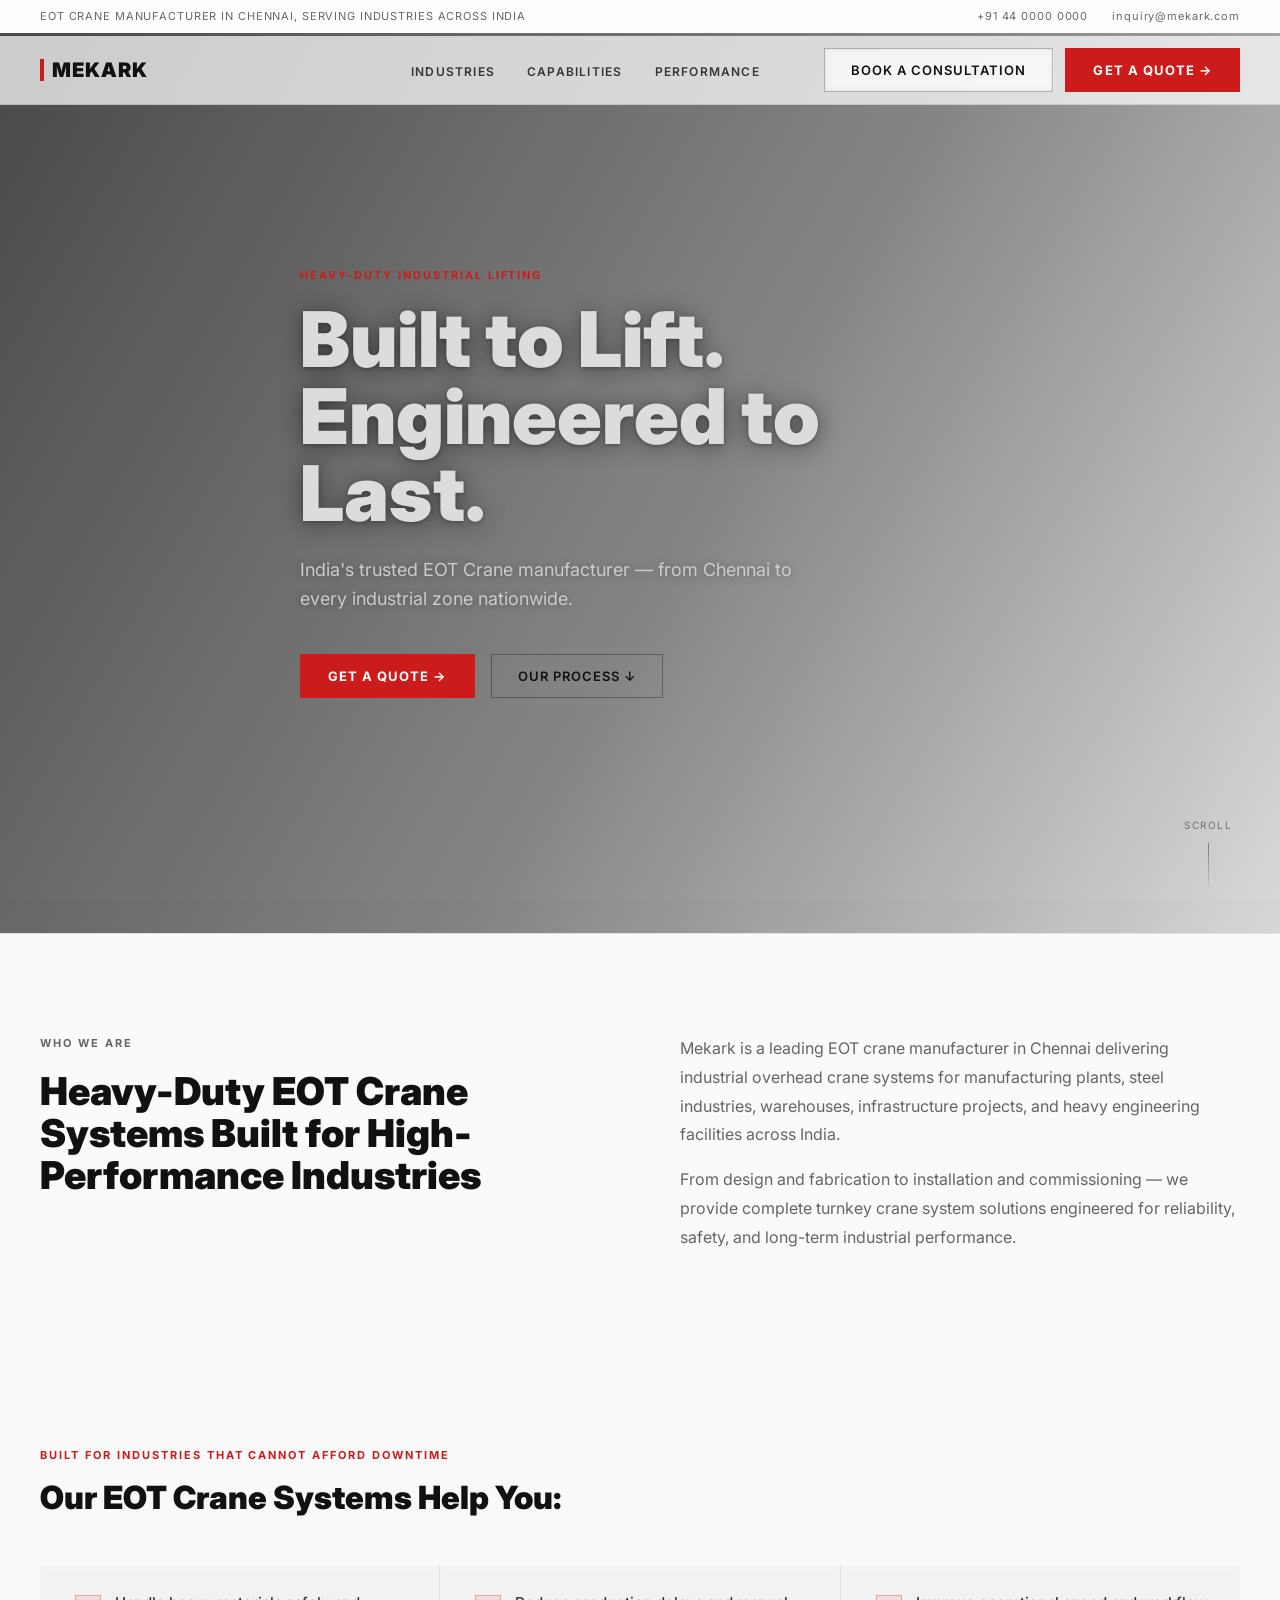
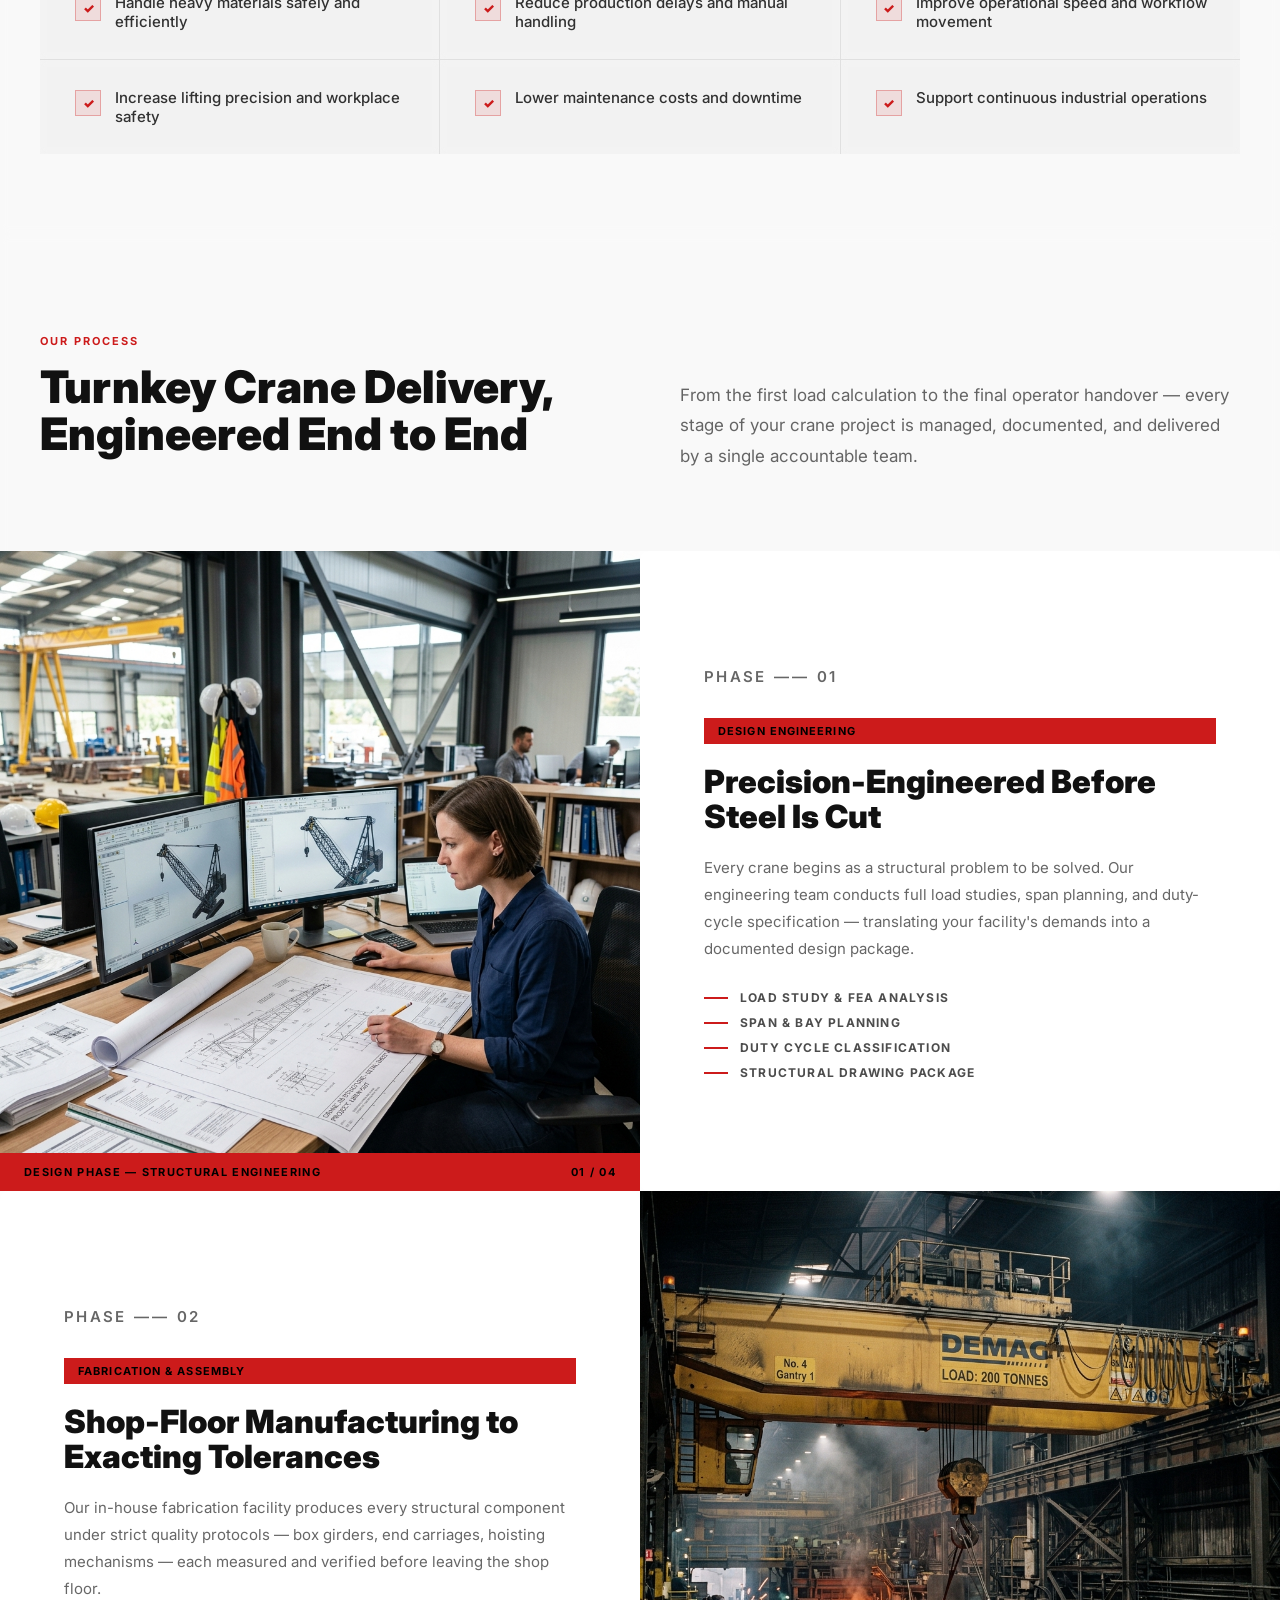
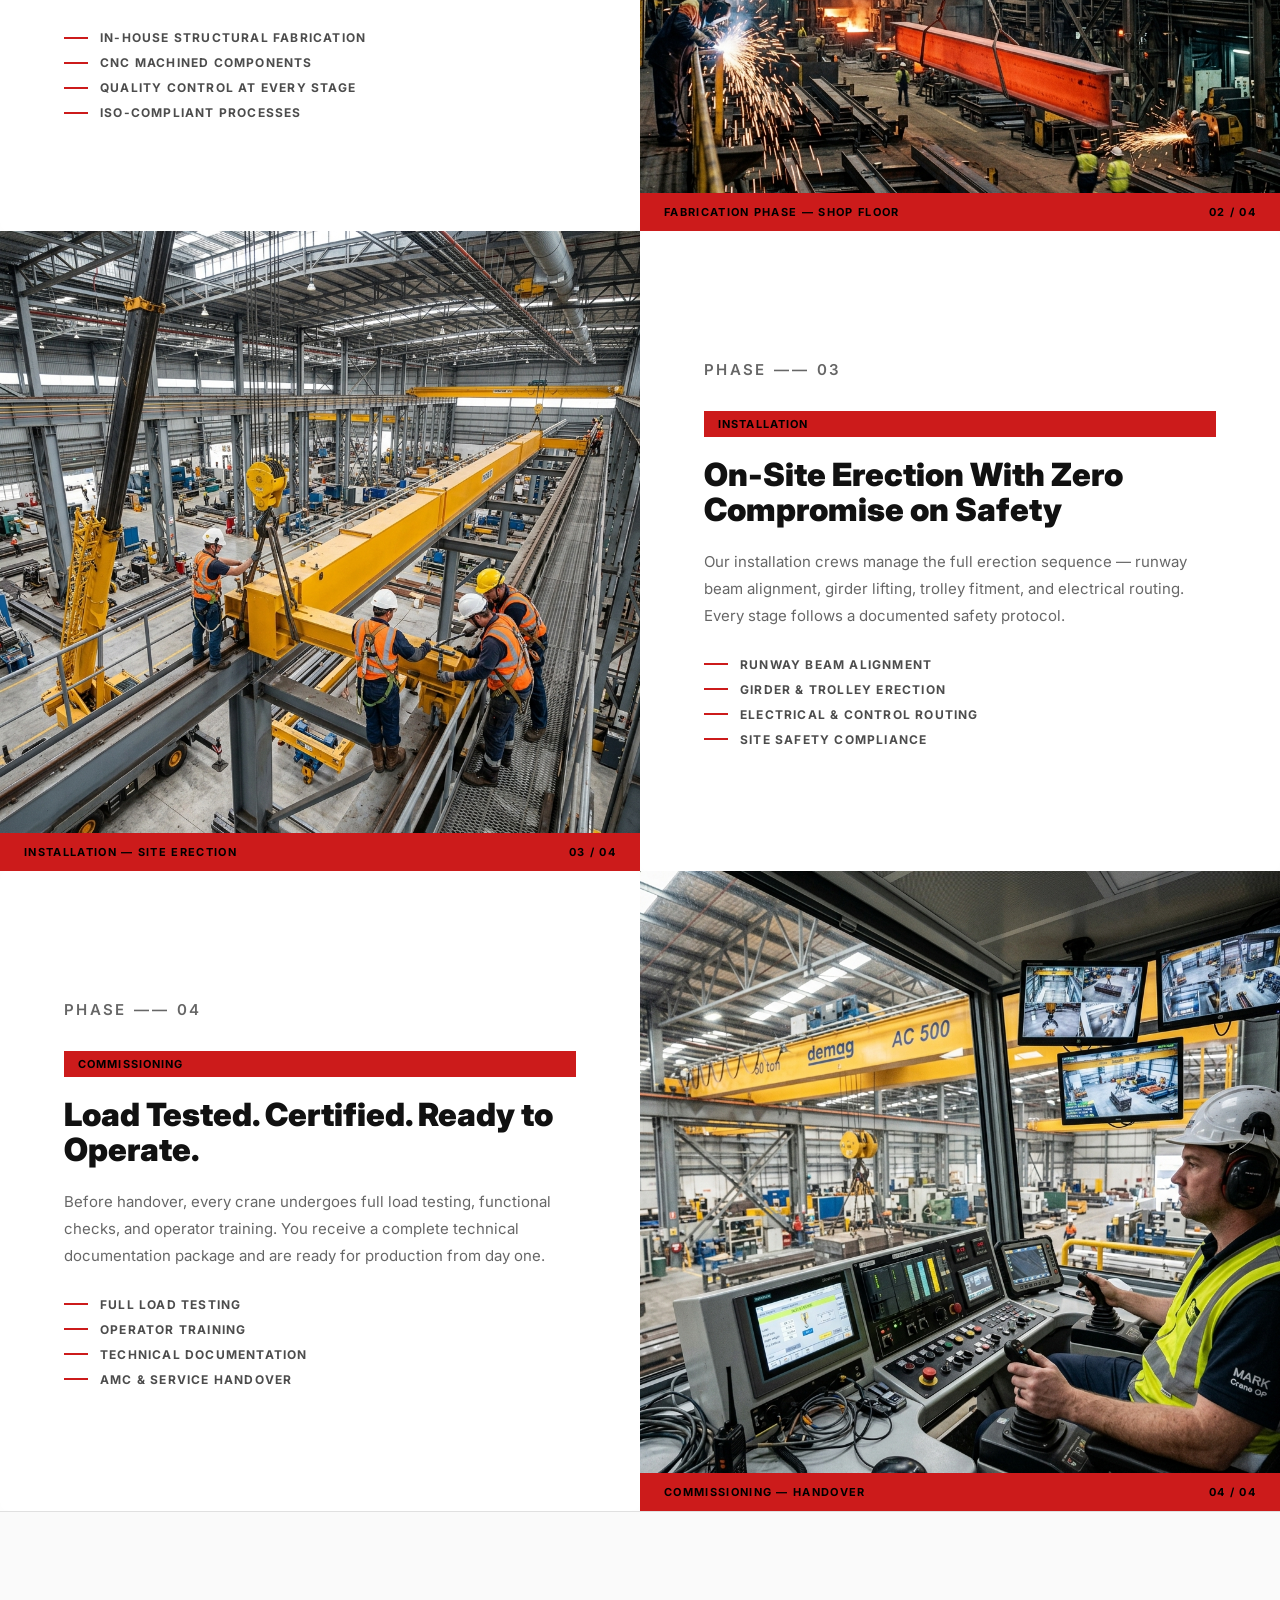
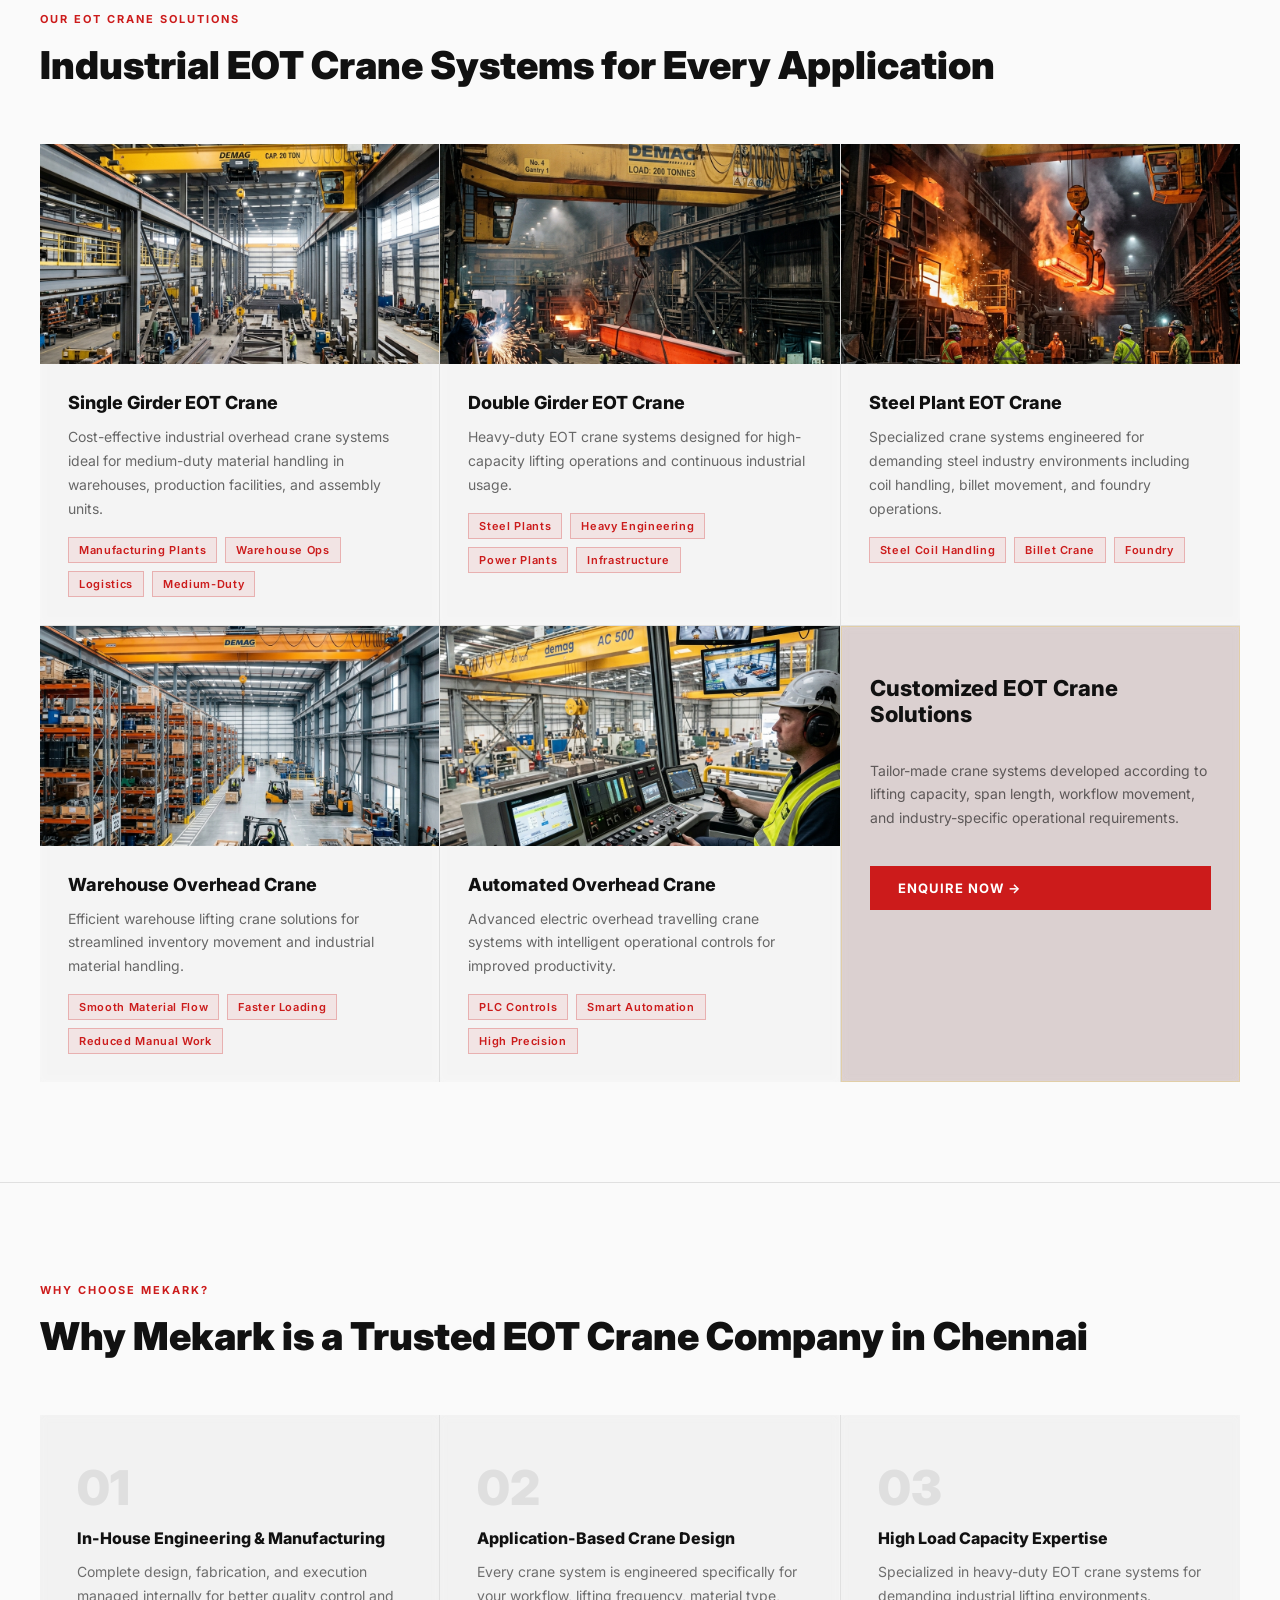
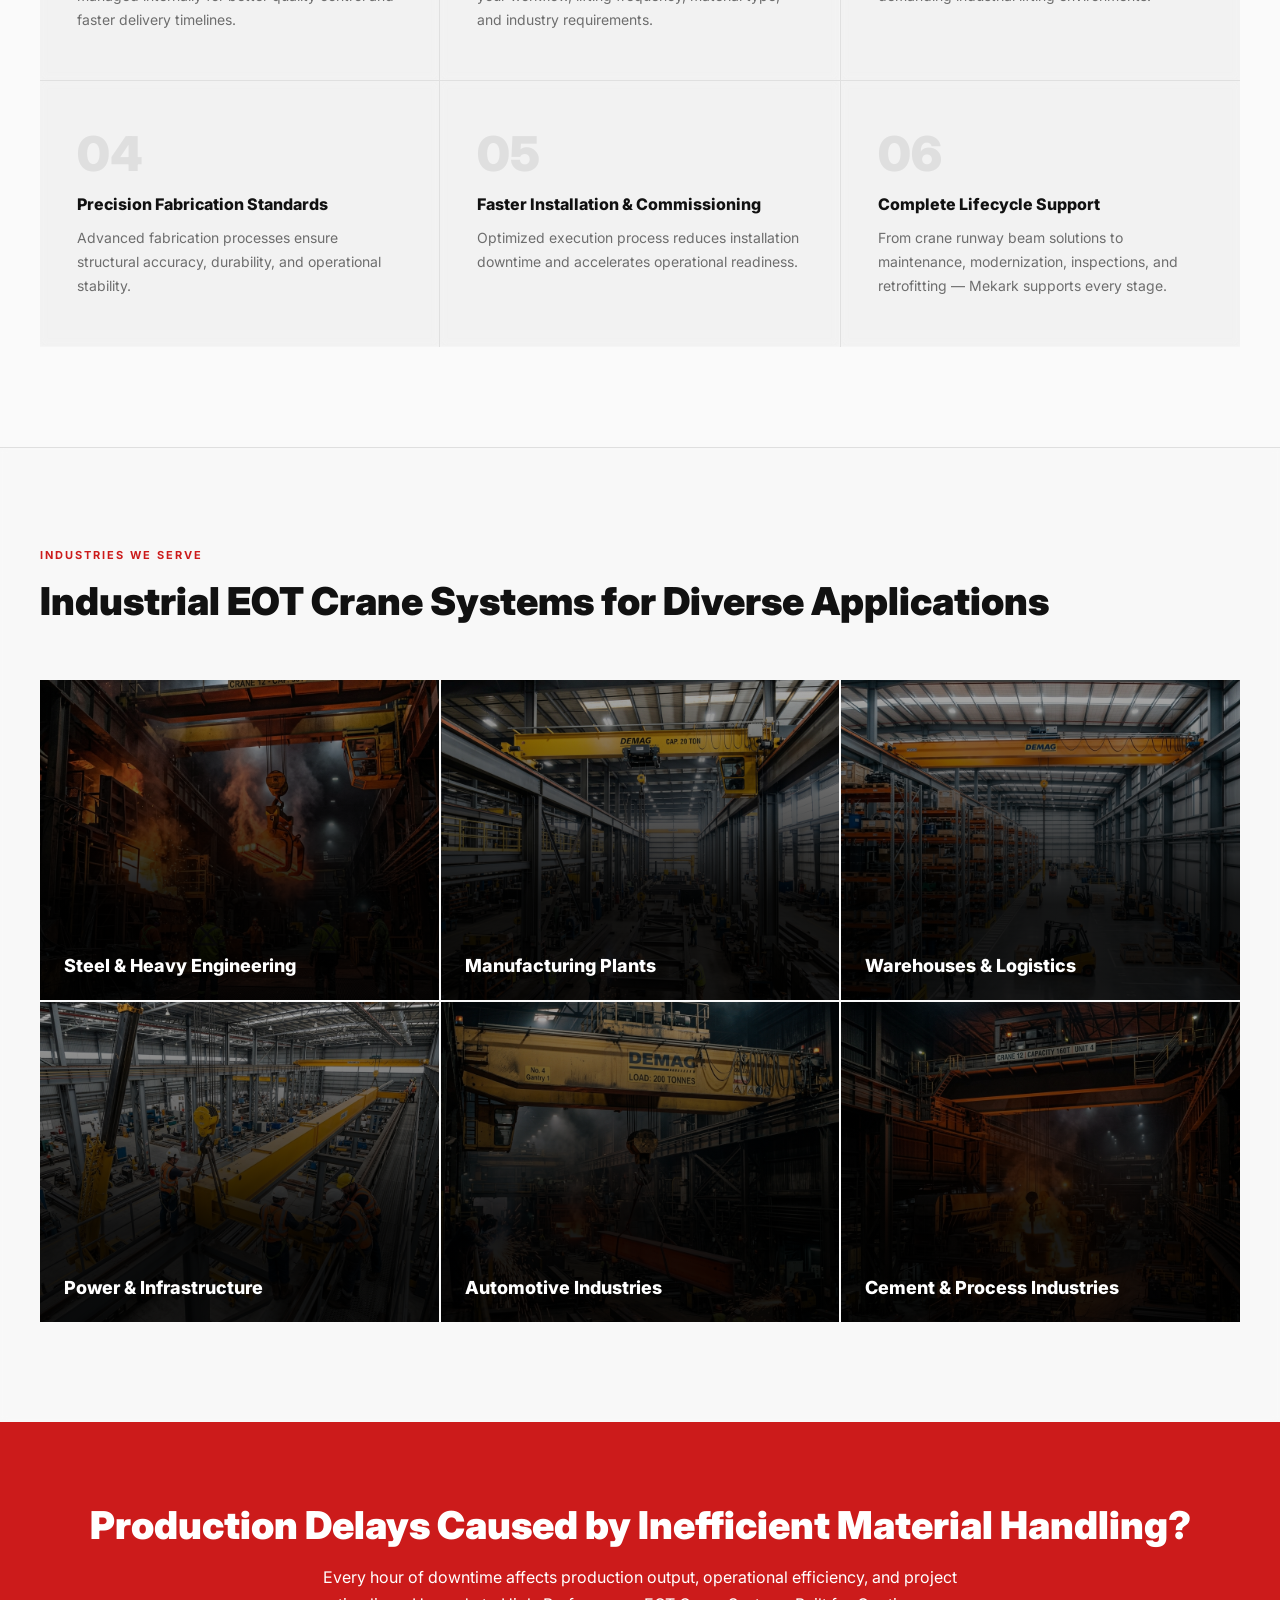
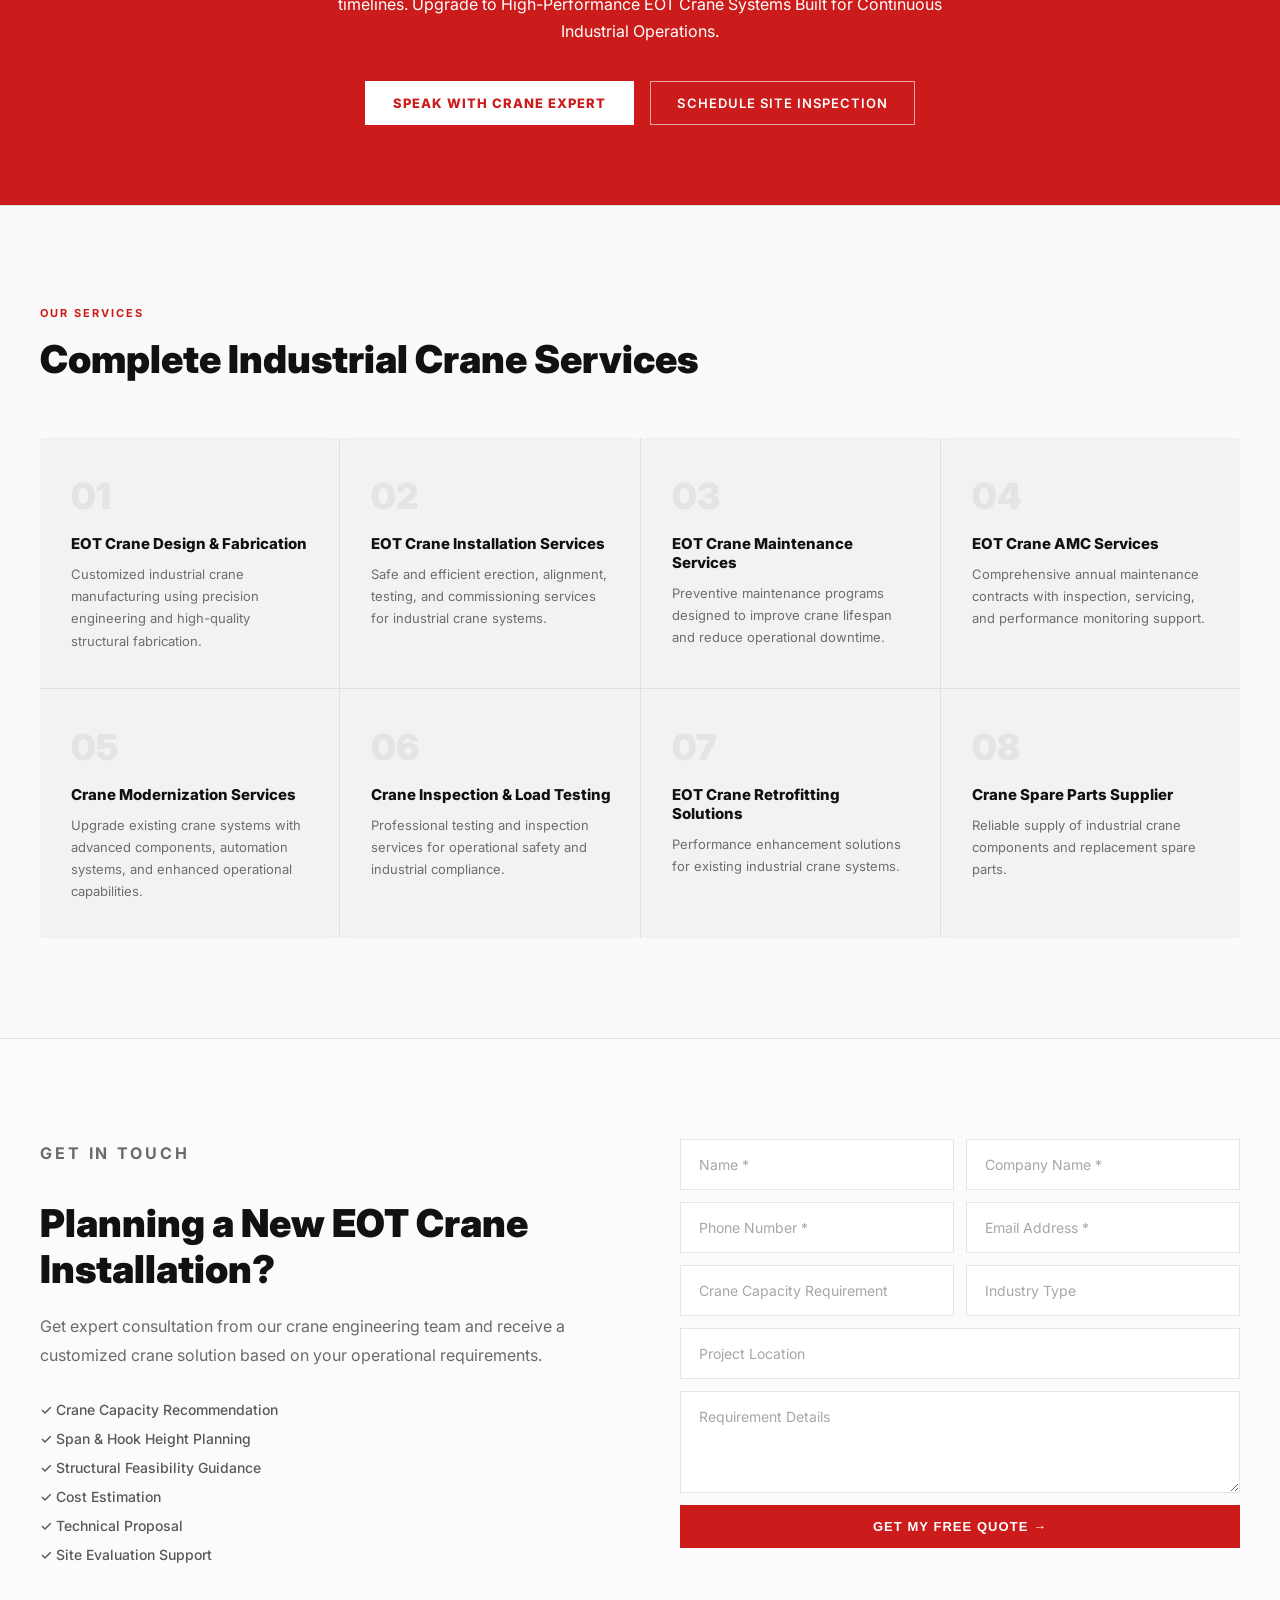
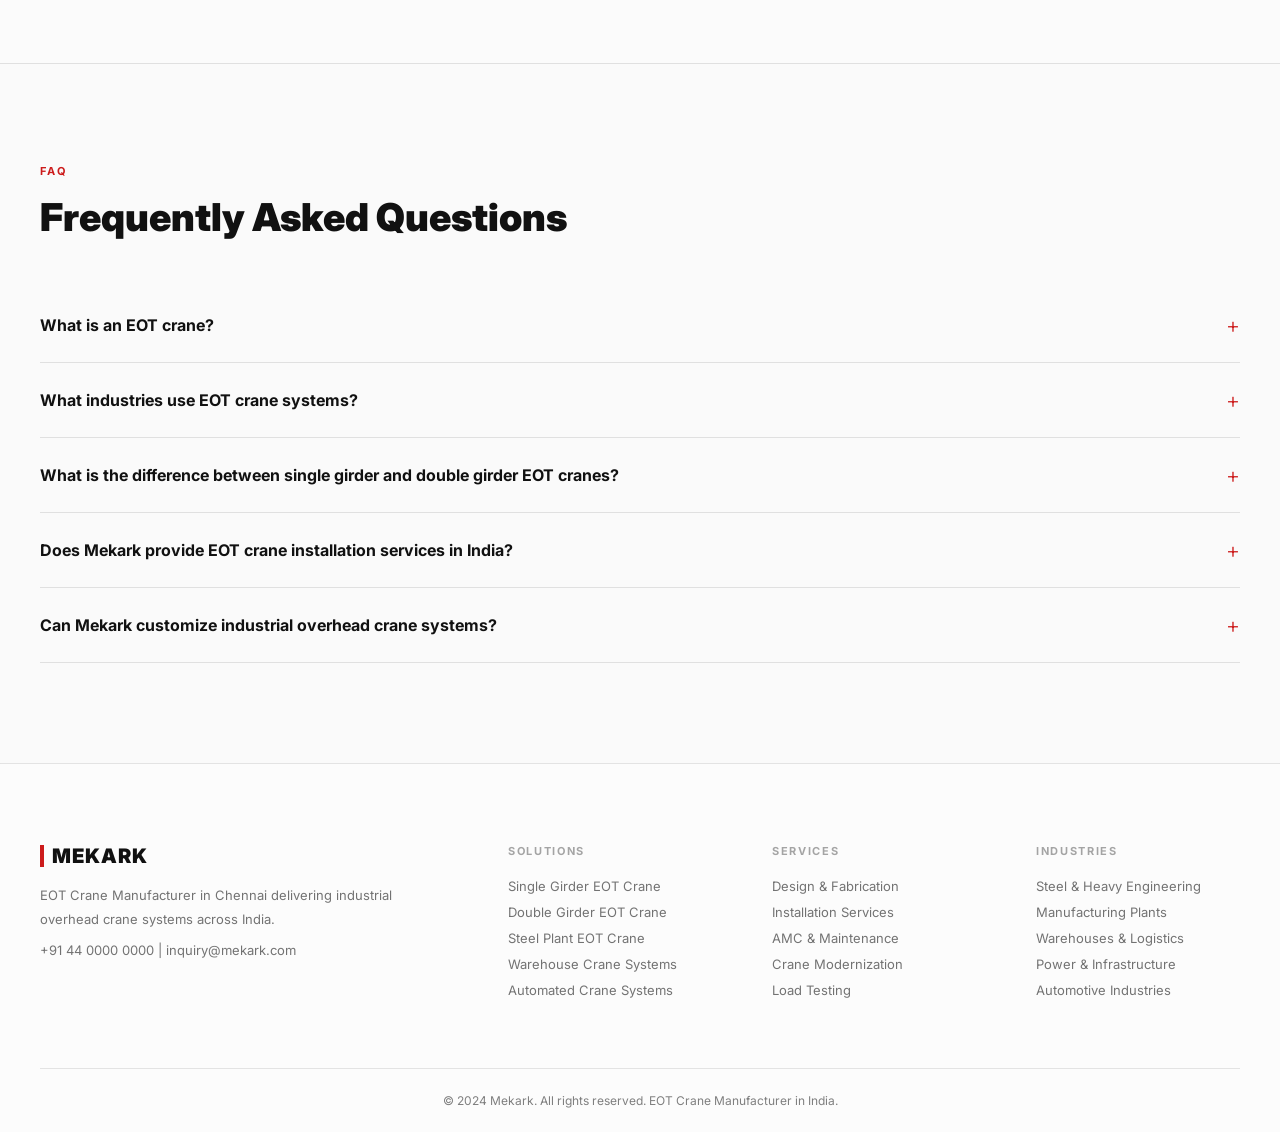
==== commit 88c5c772: "Fix: contact heading forced black !important" ====
--- a/index.html
+++ b/index.html
@@ -225,7 +225,7 @@
 
 /* ===== INDUSTRIES ===== */
 .industries-section{padding:100px 0;background:rgba(255,255,255,0.55);backdrop-filter:blur(3px);border-top:1px solid var(--border)}
-.industries-section h2{font-size:clamp(26px,3vw,44px);font-weight:900;color:#111;margin-bottom:56px}
+.industries-section h2{font-size:clamp(26px,3vw,44px);font-weight:900;color:#111!important;margin-bottom:56px}
 .industries-grid{display:grid;grid-template-columns:repeat(3,1fr);gap:2px}
 .industry-card{position:relative;height:320px;overflow:hidden;cursor:pointer}
 .industry-card::before{content:'';position:absolute;inset:0;background:linear-gradient(to top,rgba(0,0,0,0.9) 30%,rgba(0,0,0,0.3) 100%);z-index:1;transition:all .4s}
@@ -262,7 +262,7 @@
 /* ===== CONTACT ===== */
 .contact-section{padding:100px 0;background:rgba(255,255,255,0.72);backdrop-filter:blur(4px);border-top:1px solid var(--border)}
 .contact-grid{display:grid;grid-template-columns:1fr 1fr;gap:80px;align-items:start}
-.contact-left h2{font-size:clamp(28px,3vw,44px);font-weight:900;color:#fff;margin-bottom:20px}
+.contact-left h2{font-size:clamp(28px,3vw,44px);font-weight:900;color:#111!important;margin-bottom:20px}
 .contact-left p{color:rgba(0,0,0,0.58);line-height:1.8;margin-bottom:32px;font-size:16px}
 .contact-benefits{display:flex;flex-direction:column;gap:12px}
 .contact-benefits li{color:rgba(0,0,0,0.65);font-size:14px;font-weight:500}
